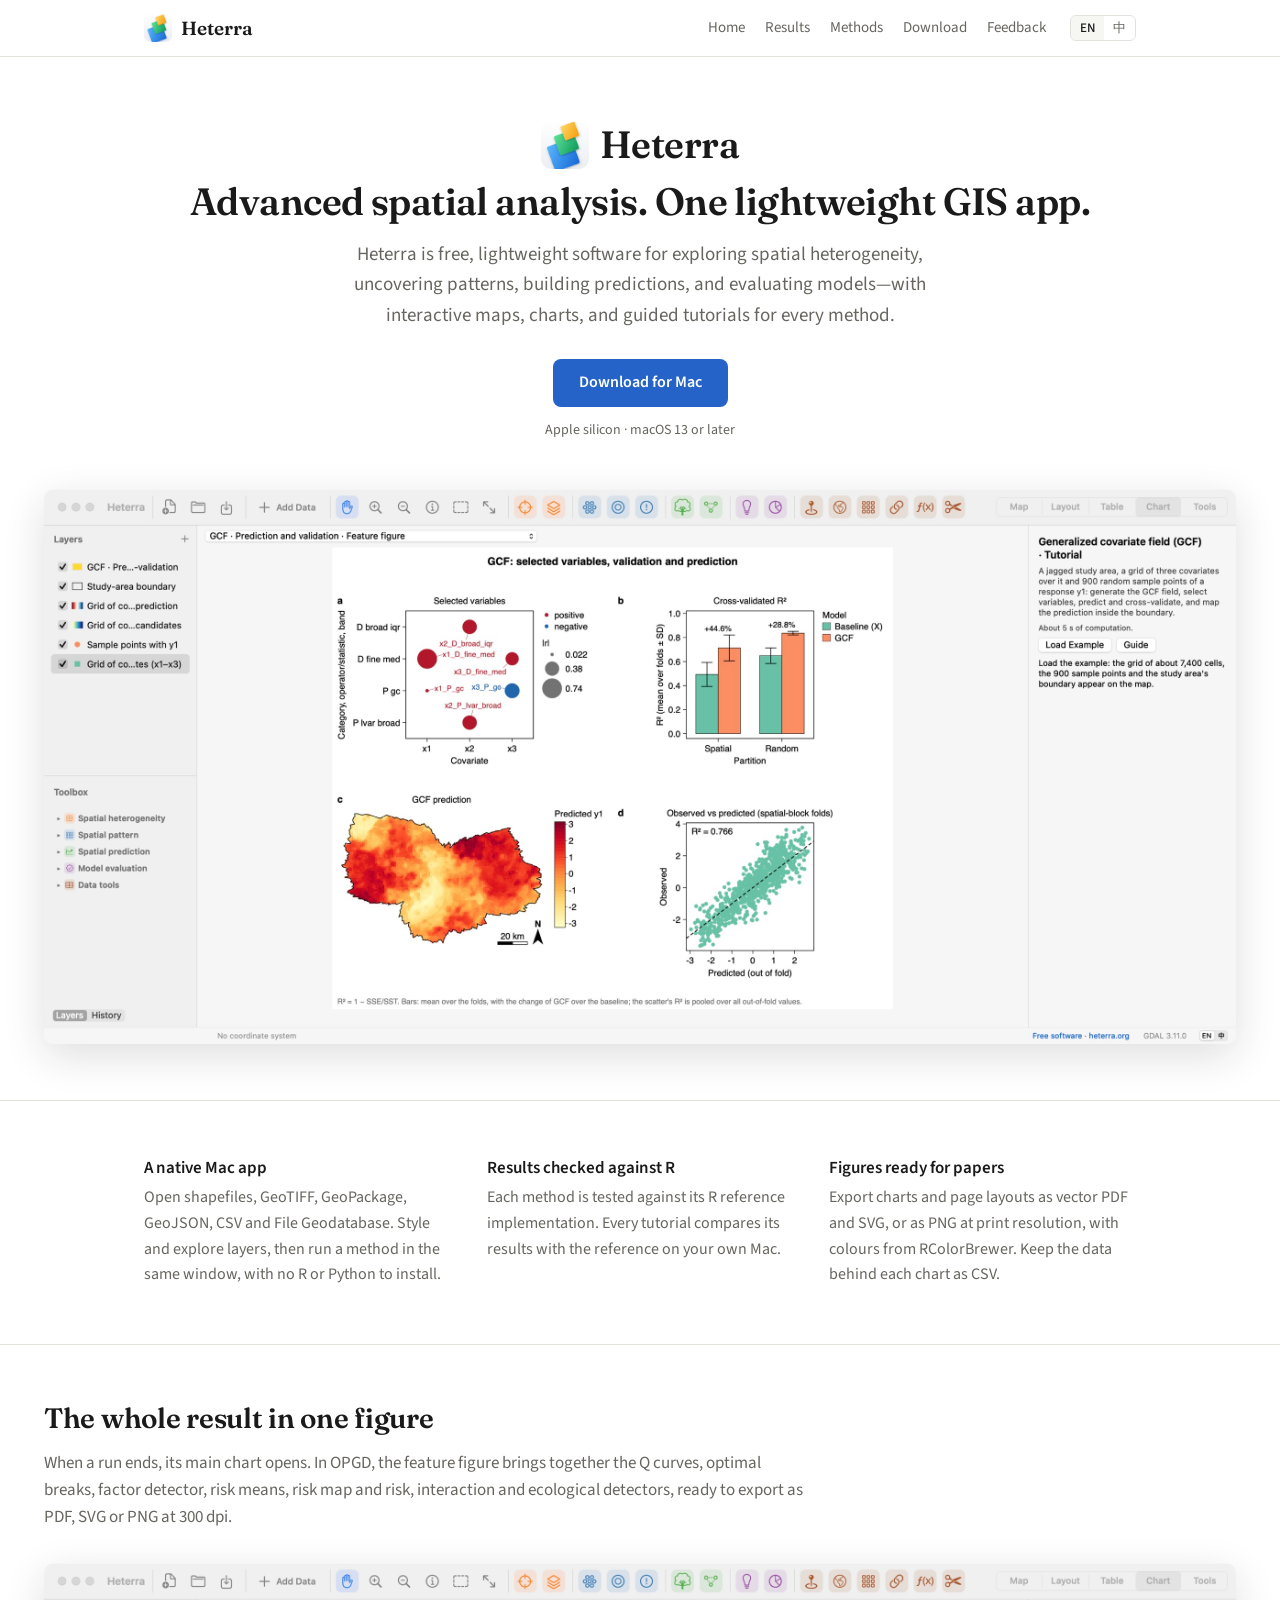
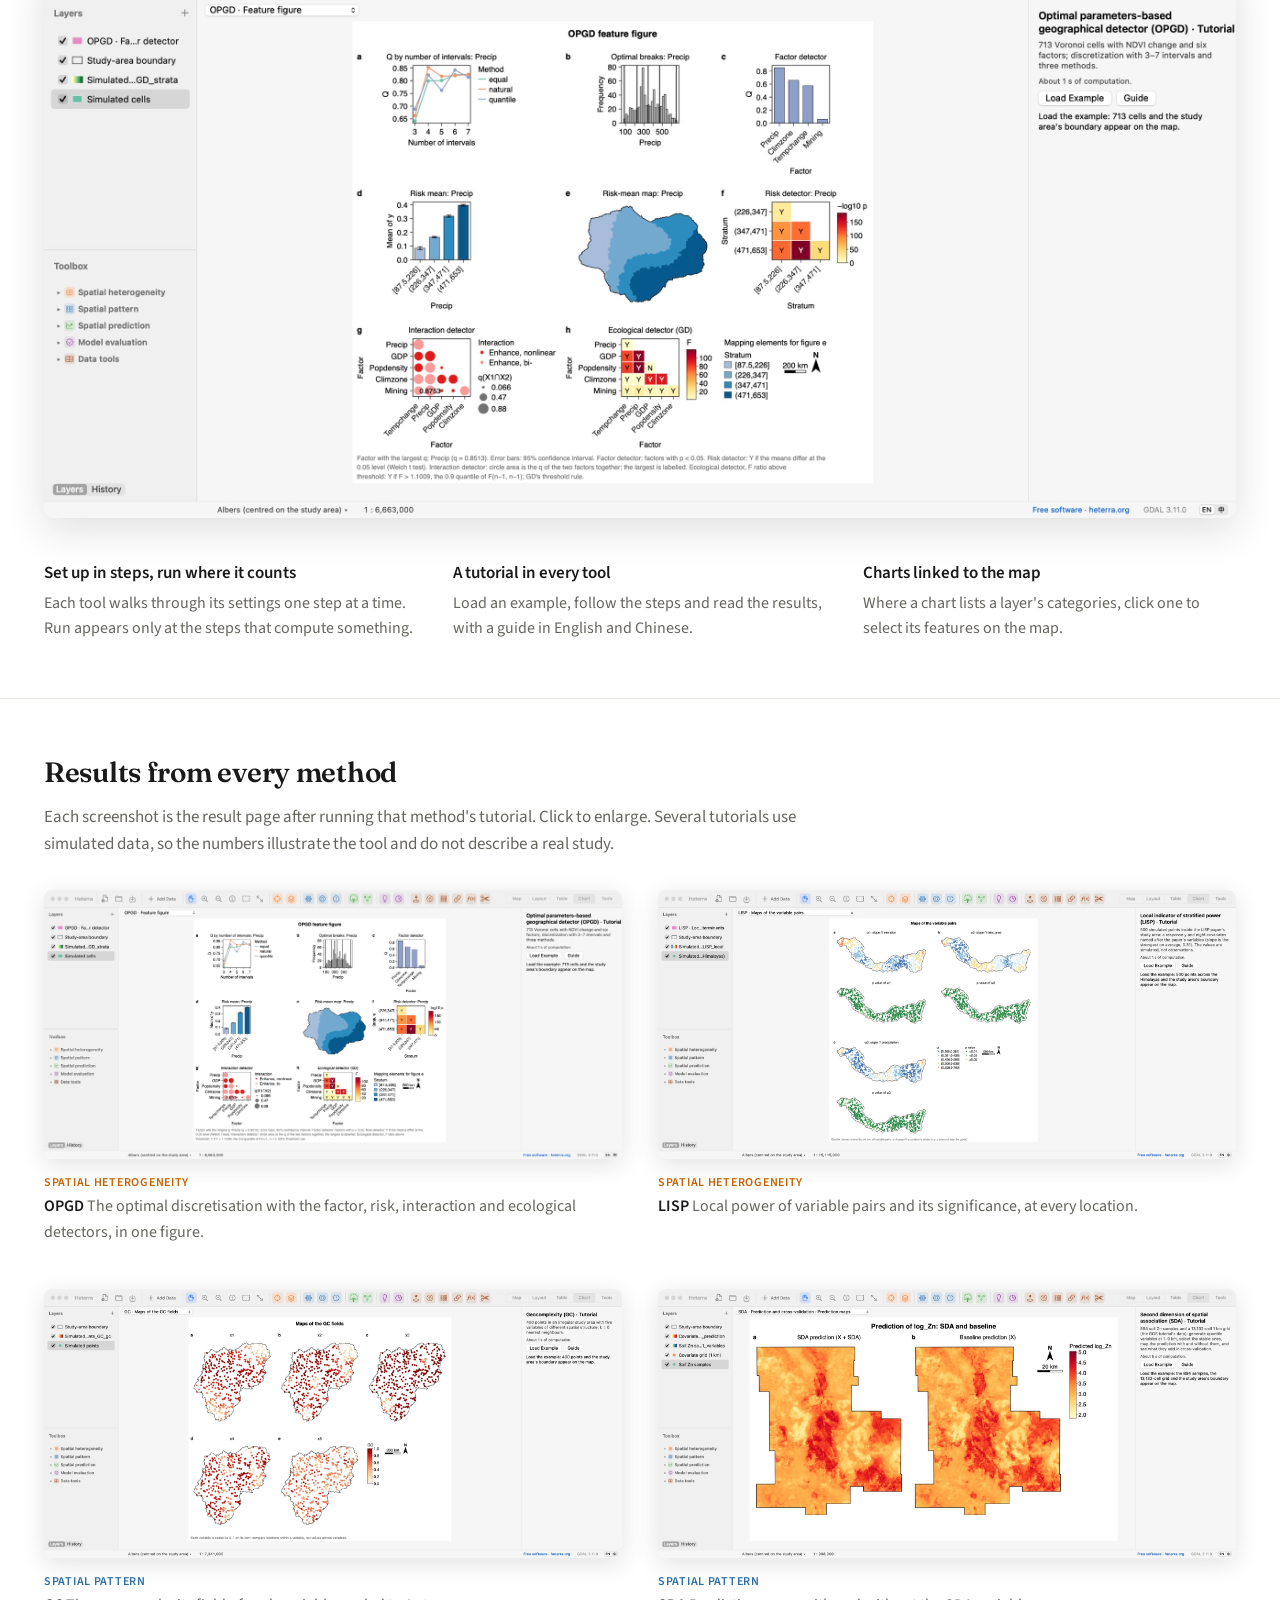
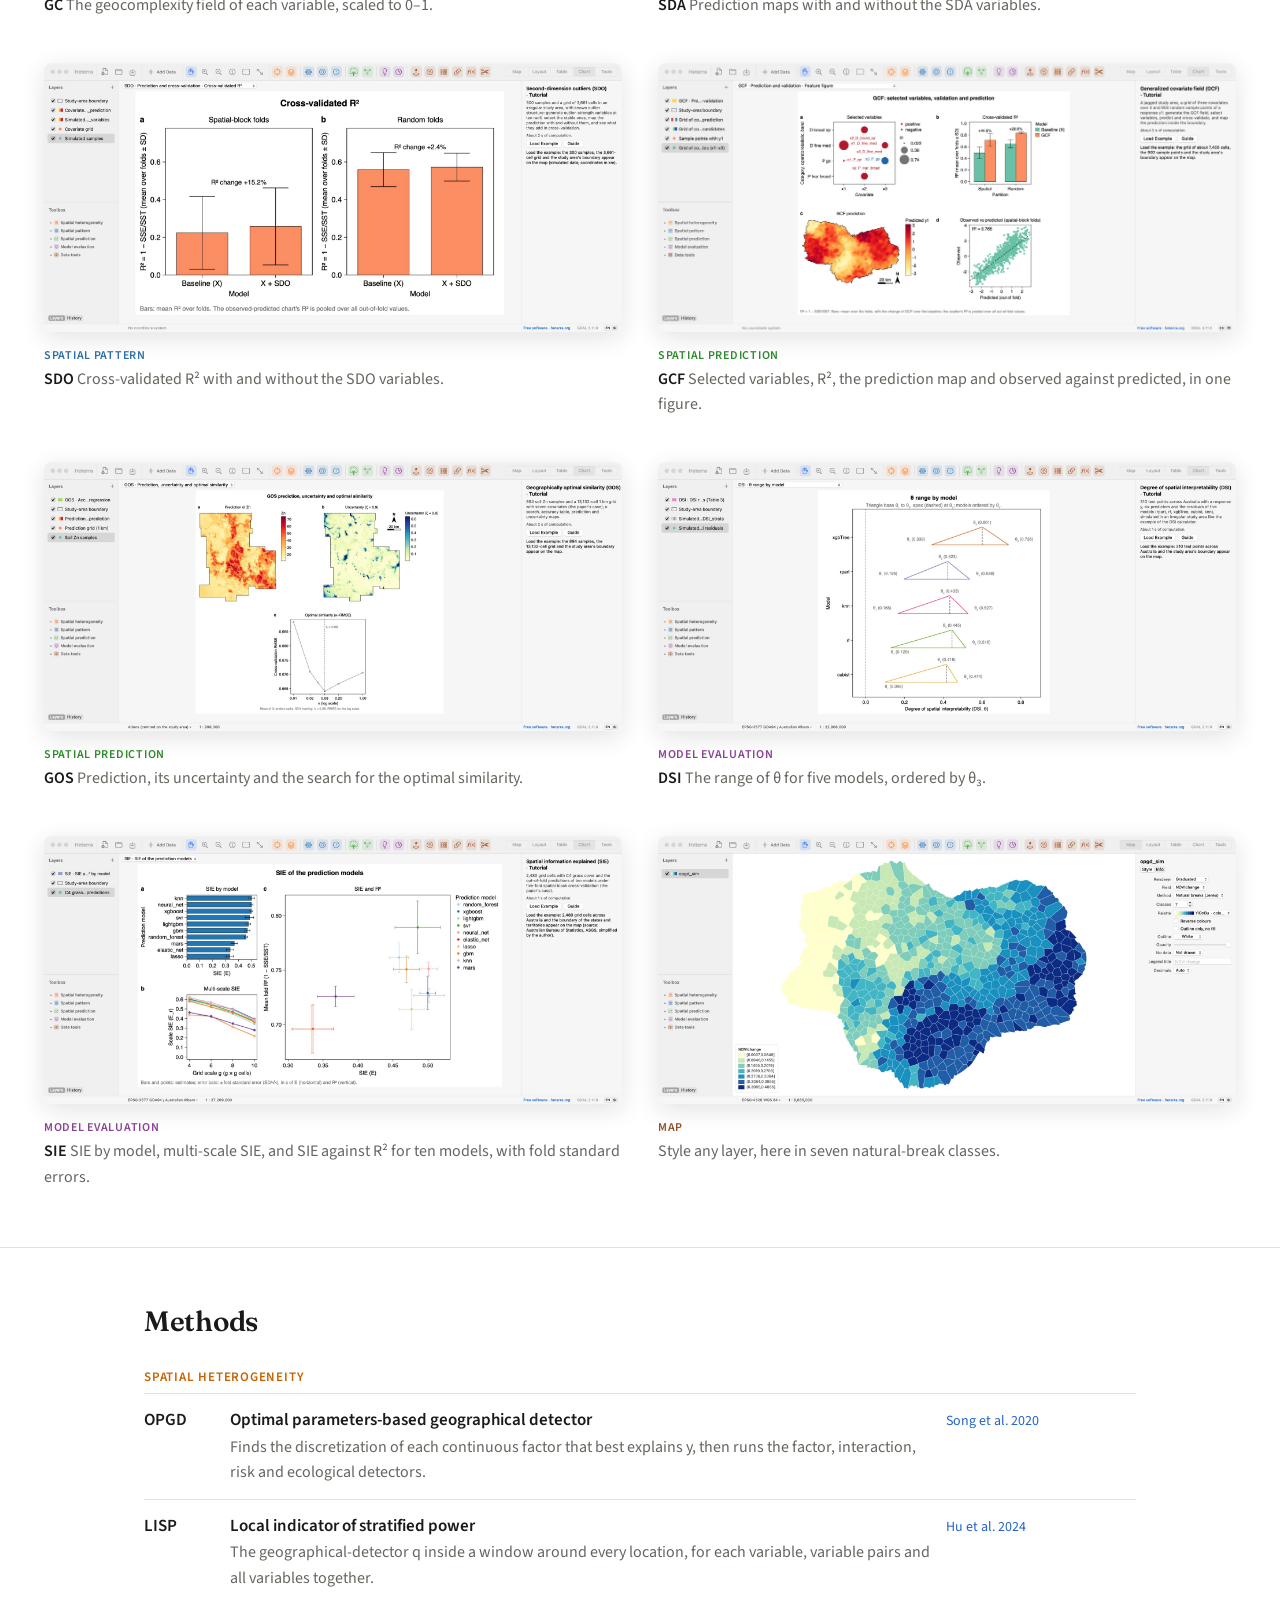
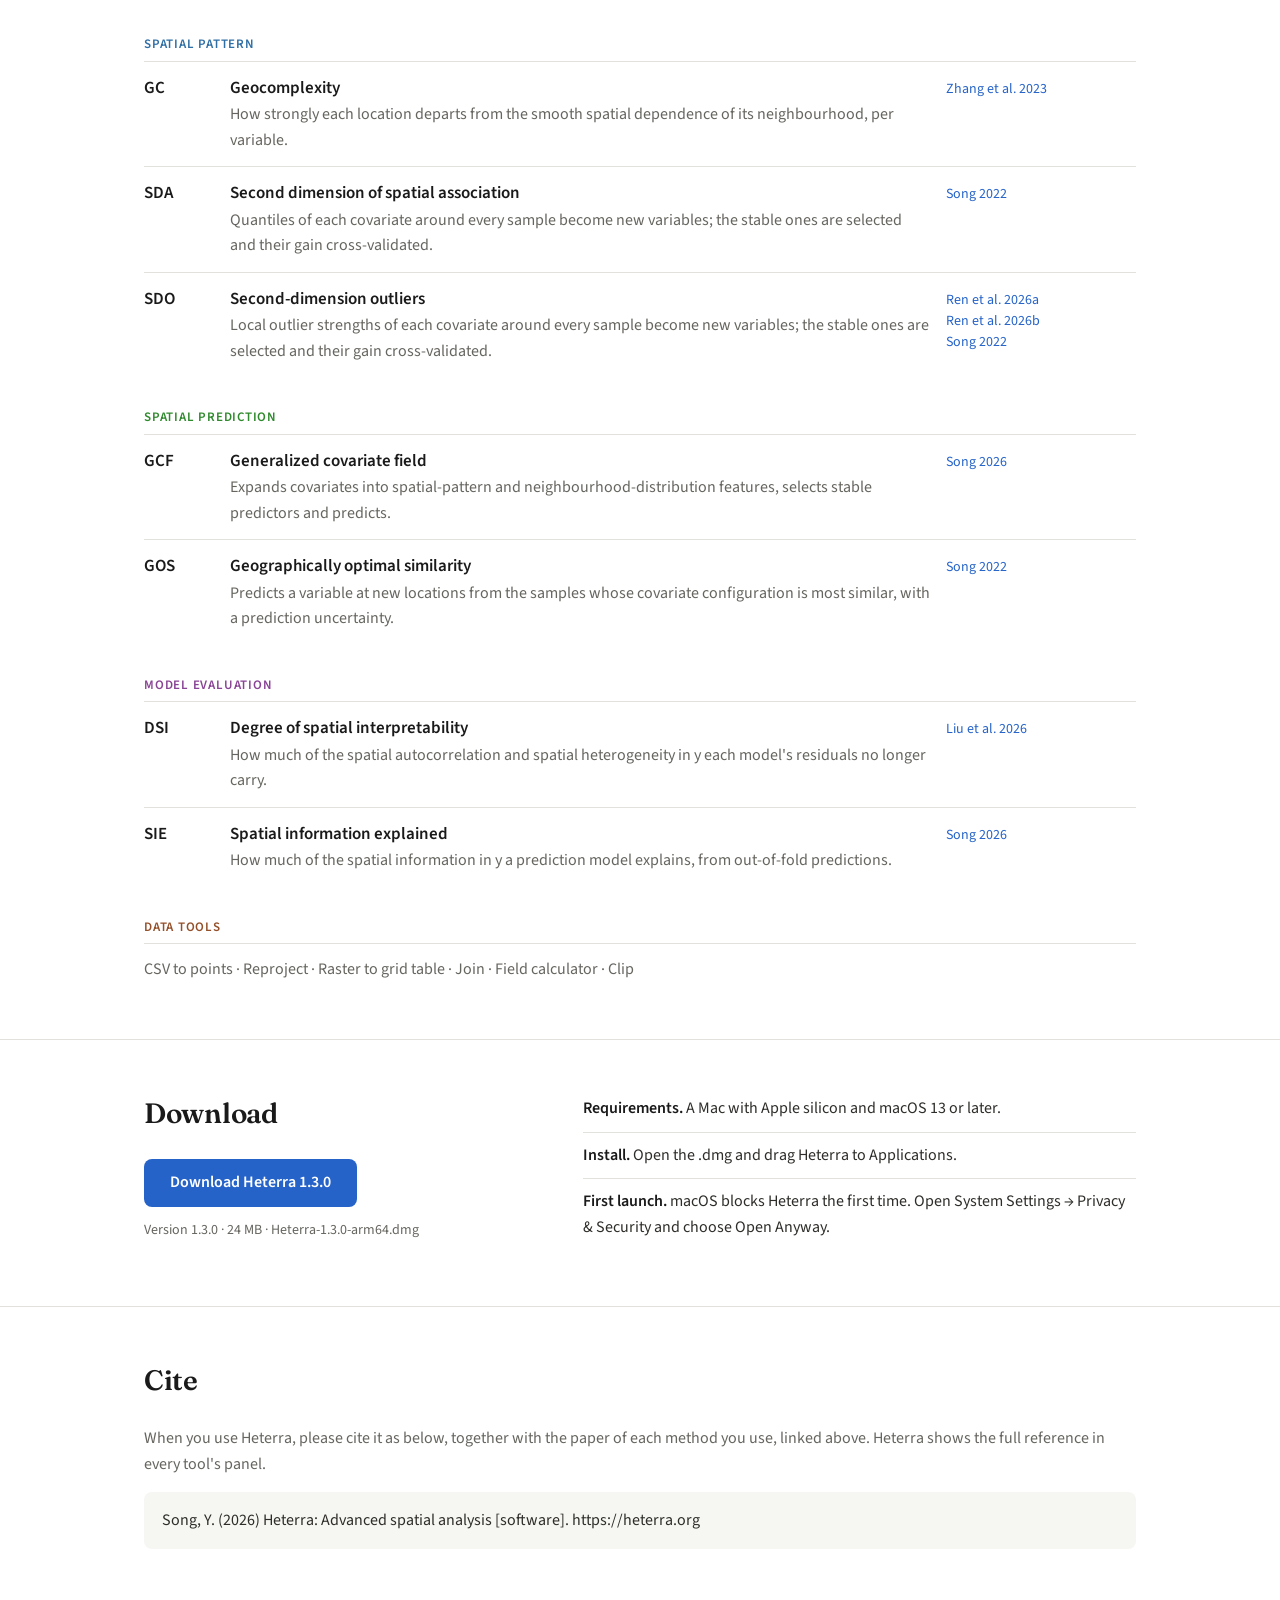
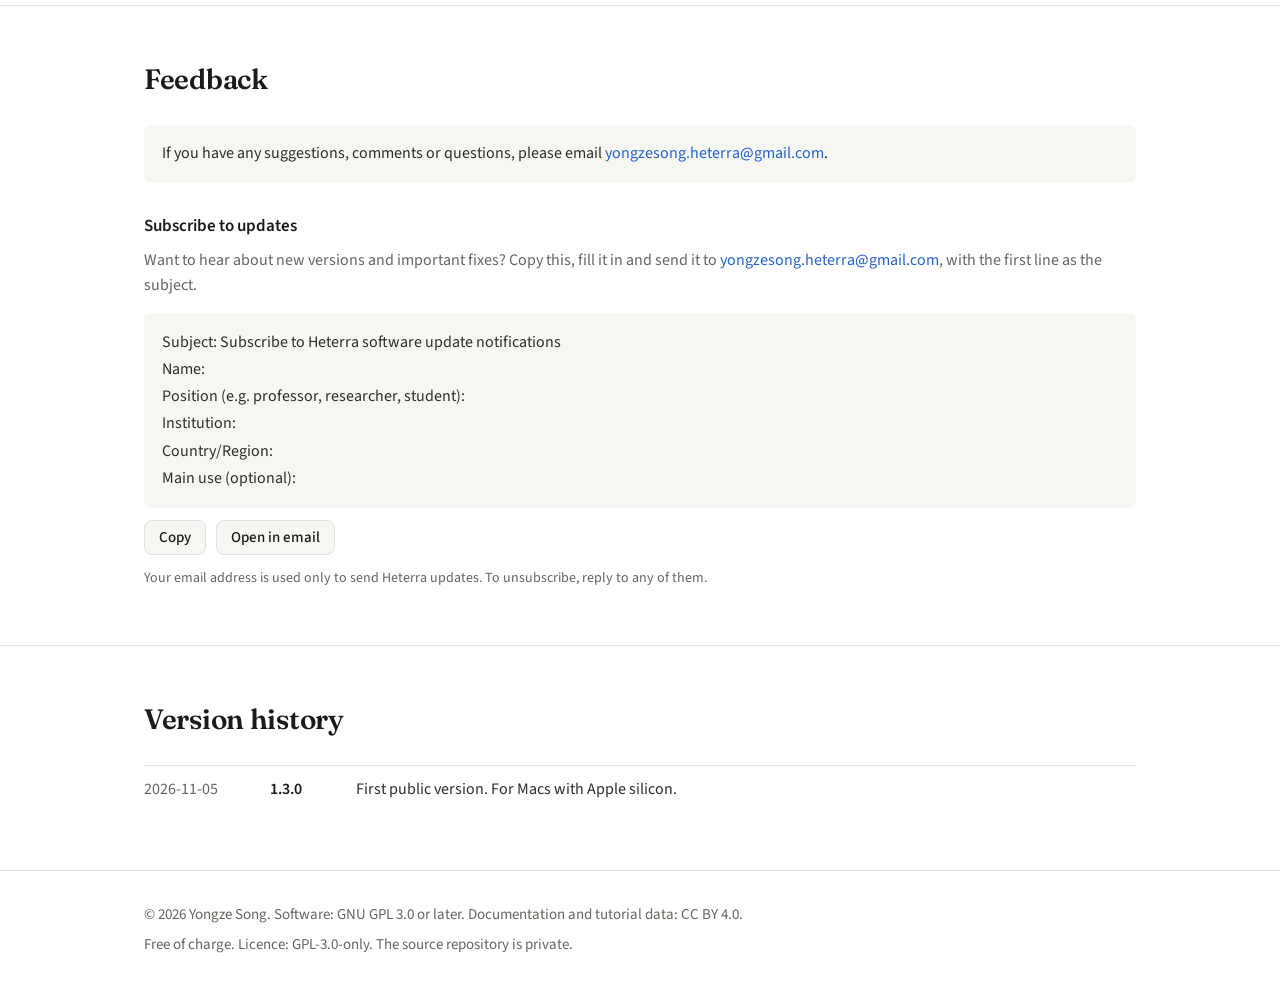
==== index.html @ a94ab544 "v1.3.0" ====
<!doctype html>
<html lang="en" data-lang="en">
<head>
<meta charset="utf-8">
<meta name="viewport" content="width=device-width, initial-scale=1">
<title>Heterra: Advanced spatial analysis. One lightweight GIS app.</title>
<meta name="description" content="Heterra is free, lightweight software for exploring spatial heterogeneity, uncovering patterns, building predictions, and evaluating models—with interactive maps, charts, and guided tutorials for every method.">
<meta property="og:title" content="Heterra: Advanced spatial analysis. One lightweight GIS app.">
<meta property="og:description" content="Nine spatial analysis methods with maps, charts and tutorials, checked against their R reference implementations.">
<meta property="og:image" content="https://heterra.org/assets/shots/en/gcf.jpg">
<link rel="icon" href="assets/favicon.png">
<link rel="preconnect" href="https://fonts.googleapis.com">
<link rel="preconnect" href="https://fonts.gstatic.com" crossorigin>
<link href="https://fonts.googleapis.com/css2?family=Fraunces:opsz,wght@9..144,600&family=Source+Sans+3:wght@400;500;600&display=swap" rel="stylesheet">
<link rel="stylesheet" href="style.css">
</head>
<body>

<header class="top">
  <div class="wrap">
    <a class="brand" href="#"><img src="assets/icon.png" alt="">Heterra</a>
    <nav>
      <a href="#"><span lang="en">Home</span><span lang="zh">首页</span></a>
      <a href="#results"><span lang="en">Results</span><span lang="zh">结果</span></a>
      <a href="#methods"><span lang="en">Methods</span><span lang="zh">方法</span></a>
      <a href="#download"><span lang="en">Download</span><span lang="zh">下载</span></a>
      <a href="#feedback"><span lang="en">Feedback</span><span lang="zh">反馈</span></a>
    </nav>
    <div class="lang" role="group" aria-label="Language">
      <button type="button" data-set="en">EN</button>
      <button type="button" data-set="zh">中</button>
    </div>
  </div>
</header>

<main>
<div class="hero">
  <div class="wrap">
    <p class="hero-name"><img src="assets/icon.png" alt="">Heterra</p>
    <h1 lang="en">Advanced spatial analysis. One lightweight GIS app.</h1>
    <h1 lang="zh">前沿空间分析方法,一款轻量级 GIS 软件</h1>
    <p class="lead" lang="en">Heterra is free, lightweight software for exploring spatial heterogeneity, uncovering patterns, building predictions, and evaluating models—with interactive maps, charts, and guided tutorials for every method.</p>
    <p class="lead" lang="zh">Heterra 是一款免费、轻量的空间分析软件,用于探索空间异质性、发现空间模式、构建预测模型并评估模型表现。每种方法均配有交互式地图、统计图和引导式教程,并可导出适用于学术论文与研究报告的高质量图件。</p>
    <a class="button" href="#download"><span lang="en">Download for Mac</span><span lang="zh">下载 Mac 版</span></a>
    <p class="small" lang="en">Apple silicon · macOS 13 or later</p>
    <p class="small" lang="zh">Apple 芯片 · macOS 13 或更高</p>
  </div>
  <div class="wrap wide">
    <a class="zoom" lang="en" href="assets/shots/en/gcf.jpg"><img class="shot" src="assets/shots/en/gcf.jpg" width="2600" height="1209" loading="lazy" alt="Heterra's Chart page with the GCF feature figure: selected variables, cross-validated R², prediction map and observed against predicted"></a>
    <a class="zoom" lang="zh" href="assets/shots/zh/gcf.jpg"><img class="shot" src="assets/shots/zh/gcf.jpg" width="2600" height="1260" loading="lazy" alt="Heterra 的图表页,显示 GCF 代表性图:选中的变量、交叉验证 R²、预测图、观测值与预测值"></a>
  </div>
</div>

<section>
  <div class="wrap three">
    <div>
      <h3 lang="en">A native Mac app</h3>
      <h3 lang="zh">原生 Mac 应用</h3>
      <p lang="en">Open shapefiles, GeoTIFF, GeoPackage, GeoJSON, CSV and File Geodatabase. Style and explore layers, then run a method in the same window, with no R or Python to install.</p>
      <p lang="zh">可打开 Shapefile、GeoTIFF、GeoPackage、GeoJSON、CSV 和 File Geodatabase。在同一个窗口里设置符号、查看图层、运行方法,不用安装 R 或 Python。</p>
    </div>
    <div>
      <h3 lang="en">Results checked against R</h3>
      <h3 lang="zh">结果与 R 核对</h3>
      <p lang="en">Each method is tested against its R reference implementation. Every tutorial compares its results with the reference on your own Mac.</p>
      <p lang="zh">每个方法都与其 R 参考实现对照测试。教程会在你自己的 Mac 上把结果与参考结果比较。</p>
    </div>
    <div>
      <h3 lang="en">Figures ready for papers</h3>
      <h3 lang="zh">可直接用于论文的图</h3>
      <p lang="en">Export charts and page layouts as vector PDF and SVG, or as PNG at print resolution, with colours from RColorBrewer. Keep the data behind each chart as CSV.</p>
      <p lang="zh">统计图和版面可导出为矢量 PDF、SVG,或印刷分辨率的 PNG,颜色来自 RColorBrewer。每张图背后的数据也可以导出为 CSV。</p>
    </div>
  </div>
</section>

<section class="feature">
  <div class="wrap wide">
    <h2><span lang="en">The whole result in one figure</span><span lang="zh">一张图看完整个结果</span></h2>
    <p class="intro" lang="en">When a run ends, its main chart opens. In OPGD, the feature figure brings together the Q curves, optimal breaks, factor detector, risk means, risk map and risk, interaction and ecological detectors, ready to export as PDF, SVG or PNG at 300 dpi.</p>
    <p class="intro" lang="zh">运行结束后,主要的统计图随即打开。OPGD 的代表性图把 Q 曲线、最优断点、因子探测、风险均值、风险地图以及风险、交互和生态探测放在同一张图里,可导出为 PDF、SVG 或 300 dpi 的 PNG。</p>
    <a class="zoom" lang="en" href="assets/shots/en/opgd.jpg"><img class="shot" src="assets/shots/en/opgd.jpg" width="2600" height="1209" loading="lazy" alt="Heterra's Chart page with the OPGD feature figure in eight panels"></a>
    <a class="zoom" lang="zh" href="assets/shots/zh/opgd.jpg"><img class="shot" src="assets/shots/zh/opgd.jpg" width="2600" height="1260" loading="lazy" alt="Heterra 的图表页,显示八个分图的 OPGD 代表性图"></a>
  </div>
  <div class="wrap wide three after-shot">
    <div>
      <h3 lang="en">Set up in steps, run where it counts</h3>
      <h3 lang="zh">分步设置,需要时才运行</h3>
      <p lang="en">Each tool walks through its settings one step at a time. Run appears only at the steps that compute something.</p>
      <p lang="zh">每个工具按步骤设置,只有需要计算的步骤才有运行按钮。</p>
    </div>
    <div>
      <h3 lang="en">A tutorial in every tool</h3>
      <h3 lang="zh">每个工具都有教程</h3>
      <p lang="en">Load an example, follow the steps and read the results, with a guide in English and Chinese.</p>
      <p lang="zh">载入案例,跟着步骤操作并解读结果,手册有中英文。</p>
    </div>
    <div>
      <h3 lang="en">Charts linked to the map</h3>
      <h3 lang="zh">统计图与地图联动</h3>
      <p lang="en">Where a chart lists a layer's categories, click one to select its features on the map.</p>
      <p lang="zh">统计图列出图层的类别时,点击一个类别就能在地图上选中对应要素。</p>
    </div>
  </div>
</section>

<section id="results">
  <div class="wrap wide">
    <h2><span lang="en">Results from every method</span><span lang="zh">每个方法的结果</span></h2>
    <p class="intro" lang="en">Each screenshot is the result page after running that method's tutorial. Click to enlarge. Several tutorials use simulated data, so the numbers illustrate the tool and do not describe a real study.</p>
    <p class="intro" lang="zh">每张截图都是运行该方法教程后的结果页面,点击可放大。部分教程使用模拟数据,图中的数字只用于演示软件,不代表真实研究结果。</p>
    <div class="gallery">
      <figure class="tile">
        <a class="zoom" lang="en" href="assets/shots/en/opgd.jpg"><img class="shot" src="assets/shots/en/opgd.jpg" width="2600" height="1209" loading="lazy" alt="Heterra's Chart page with the OPGD feature figure in eight panels"></a>
        <a class="zoom" lang="zh" href="assets/shots/zh/opgd.jpg"><img class="shot" src="assets/shots/zh/opgd.jpg" width="2600" height="1260" loading="lazy" alt="Heterra 的图表页,显示八个分图的 OPGD 代表性图"></a>
        <figcaption>
          <p class="group-name heterogeneity"><span lang="en">Spatial heterogeneity</span><span lang="zh">空间异质性</span></p>
          <p><b>OPGD</b> <span lang="en">The optimal discretisation with the factor, risk, interaction and ecological detectors, in one figure.</span><span lang="zh">最优离散化,以及因子、风险、交互和生态探测结果,都在一张图中。</span></p>
        </figcaption>
      </figure>
      <figure class="tile">
        <a class="zoom" lang="en" href="assets/shots/en/lisp.jpg"><img class="shot" src="assets/shots/en/lisp.jpg" width="2000" height="930" loading="lazy" alt="LISP maps of the variable pairs and their significance"></a>
        <a class="zoom" lang="zh" href="assets/shots/zh/lisp.jpg"><img class="shot" src="assets/shots/zh/lisp.jpg" width="2000" height="969" loading="lazy" alt="LISP 变量对地图及其显著性"></a>
        <figcaption>
          <p class="group-name heterogeneity"><span lang="en">Spatial heterogeneity</span><span lang="zh">空间异质性</span></p>
          <p><b>LISP</b> <span lang="en">Local power of variable pairs and its significance, at every location.</span><span lang="zh">每个位置上变量对的局部影响及其显著性。</span></p>
        </figcaption>
      </figure>
      <figure class="tile">
        <a class="zoom" lang="en" href="assets/shots/en/gc.jpg"><img class="shot" src="assets/shots/en/gc.jpg" width="2000" height="930" loading="lazy" alt="Maps of the GC field of five variables"></a>
        <a class="zoom" lang="zh" href="assets/shots/zh/gc.jpg"><img class="shot" src="assets/shots/zh/gc.jpg" width="2000" height="969" loading="lazy" alt="五个变量的 GC 字段地图"></a>
        <figcaption>
          <p class="group-name pattern"><span lang="en">Spatial pattern</span><span lang="zh">空间模式</span></p>
          <p><b>GC</b> <span lang="en">The geocomplexity field of each variable, scaled to 0–1.</span><span lang="zh">每个变量的地理复杂性字段,缩放到 0–1。</span></p>
        </figcaption>
      </figure>
      <figure class="tile">
        <a class="zoom" lang="en" href="assets/shots/en/sda.jpg"><img class="shot" src="assets/shots/en/sda.jpg" width="2000" height="930" loading="lazy" alt="SDA and baseline prediction maps of soil zinc"></a>
        <a class="zoom" lang="zh" href="assets/shots/zh/sda.jpg"><img class="shot" src="assets/shots/zh/sda.jpg" width="2000" height="969" loading="lazy" alt="土壤锌的 SDA 与基线预测图"></a>
        <figcaption>
          <p class="group-name pattern"><span lang="en">Spatial pattern</span><span lang="zh">空间模式</span></p>
          <p><b>SDA</b> <span lang="en">Prediction maps with and without the SDA variables.</span><span lang="zh">使用与不使用 SDA 变量的预测图。</span></p>
        </figcaption>
      </figure>
      <figure class="tile">
        <a class="zoom" lang="en" href="assets/shots/en/sdo.jpg"><img class="shot" src="assets/shots/en/sdo.jpg" width="2000" height="930" loading="lazy" alt="Bar charts of cross-validated R² with and without the SDO variables"></a>
        <a class="zoom" lang="zh" href="assets/shots/zh/sdo.jpg"><img class="shot" src="assets/shots/zh/sdo.jpg" width="2000" height="969" loading="lazy" alt="使用与不使用 SDO 变量的交叉验证 R² 柱状图"></a>
        <figcaption>
          <p class="group-name pattern"><span lang="en">Spatial pattern</span><span lang="zh">空间模式</span></p>
          <p><b>SDO</b> <span lang="en">Cross-validated R² with and without the SDO variables.</span><span lang="zh">使用与不使用 SDO 变量的交叉验证 R²。</span></p>
        </figcaption>
      </figure>
      <figure class="tile">
        <a class="zoom" lang="en" href="assets/shots/en/gcf.jpg"><img class="shot" src="assets/shots/en/gcf.jpg" width="2600" height="1209" loading="lazy" alt="Heterra's Chart page with the GCF feature figure: selected variables, cross-validated R², prediction map and observed against predicted"></a>
        <a class="zoom" lang="zh" href="assets/shots/zh/gcf.jpg"><img class="shot" src="assets/shots/zh/gcf.jpg" width="2600" height="1260" loading="lazy" alt="Heterra 的图表页,显示 GCF 代表性图:选中的变量、交叉验证 R²、预测图、观测值与预测值"></a>
        <figcaption>
          <p class="group-name prediction"><span lang="en">Spatial prediction</span><span lang="zh">空间预测</span></p>
          <p><b>GCF</b> <span lang="en">Selected variables, R², the prediction map and observed against predicted, in one figure.</span><span lang="zh">入选变量、R²、预测图,以及观测值与预测值的对比,都在一张图中。</span></p>
        </figcaption>
      </figure>
      <figure class="tile">
        <a class="zoom" lang="en" href="assets/shots/en/gos.jpg"><img class="shot" src="assets/shots/en/gos.jpg" width="2000" height="930" loading="lazy" alt="GOS prediction map, uncertainty map and κ–RMSE curve"></a>
        <a class="zoom" lang="zh" href="assets/shots/zh/gos.jpg"><img class="shot" src="assets/shots/zh/gos.jpg" width="2000" height="969" loading="lazy" alt="GOS 预测图、不确定性图和 κ–RMSE 曲线"></a>
        <figcaption>
          <p class="group-name prediction"><span lang="en">Spatial prediction</span><span lang="zh">空间预测</span></p>
          <p><b>GOS</b> <span lang="en">Prediction, its uncertainty and the search for the optimal similarity.</span><span lang="zh">预测、预测不确定性,以及最优相似度的搜索曲线。</span></p>
        </figcaption>
      </figure>
      <figure class="tile">
        <a class="zoom" lang="en" href="assets/shots/en/dsi.jpg"><img class="shot" src="assets/shots/en/dsi.jpg" width="2000" height="930" loading="lazy" alt="DSI triangles showing the θ range of five models"></a>
        <a class="zoom" lang="zh" href="assets/shots/zh/dsi.jpg"><img class="shot" src="assets/shots/zh/dsi.jpg" width="2000" height="969" loading="lazy" alt="显示五个模型 θ 范围的 DSI 三角图"></a>
        <figcaption>
          <p class="group-name evaluation"><span lang="en">Model evaluation</span><span lang="zh">模型评估</span></p>
          <p><b>DSI</b> <span lang="en">The range of θ for five models, ordered by θ₃.</span><span lang="zh">五个模型的 θ 范围,按 θ₃ 排序。</span></p>
        </figcaption>
      </figure>
      <figure class="tile">
        <a class="zoom" lang="en" href="assets/shots/en/sie.jpg"><img class="shot" src="assets/shots/en/sie.jpg" width="2000" height="930" loading="lazy" alt="SIE by model, multi-scale SIE, and SIE against R² for ten models with error bars"></a>
        <a class="zoom" lang="zh" href="assets/shots/zh/sie.jpg"><img class="shot" src="assets/shots/zh/sie.jpg" width="2000" height="969" loading="lazy" alt="十个模型的 SIE、多尺度 SIE,以及 SIE 与 R² 散点图,含误差线"></a>
        <figcaption>
          <p class="group-name evaluation"><span lang="en">Model evaluation</span><span lang="zh">模型评估</span></p>
          <p><b>SIE</b> <span lang="en">SIE by model, multi-scale SIE, and SIE against R² for ten models, with fold standard errors.</span><span lang="zh">十个模型的 SIE、多尺度 SIE,以及 SIE 与 R²,误差线为折间标准误。</span></p>
        </figcaption>
      </figure>
      <figure class="tile">
        <a class="zoom" lang="en" href="assets/shots/en/map.jpg"><img class="shot" src="assets/shots/en/map.jpg" width="2000" height="930" loading="lazy" alt="Heterra's Map page with NDVI change in seven natural-break classes"></a>
        <a class="zoom" lang="zh" href="assets/shots/zh/map.jpg"><img class="shot" src="assets/shots/zh/map.jpg" width="2000" height="969" loading="lazy" alt="Heterra 的地图页,显示按自然断点分为七级的 NDVI 变化"></a>
        <figcaption>
          <p class="group-name data"><span lang="en">Map</span><span lang="zh">地图</span></p>
          <p><span lang="en">Style any layer, here in seven natural-break classes.</span><span lang="zh">为任意图层设置符号,这里按自然断点分为七级。</span></p>
        </figcaption>
      </figure>
    </div>
  </div>
</section>

<section id="methods">
  <div class="wrap">
    <h2><span lang="en">Methods</span><span lang="zh">方法</span></h2>

    <div class="group">
      <p class="group-name heterogeneity"><span lang="en">Spatial heterogeneity</span><span lang="zh">空间异质性</span></p>
      <div class="method">
        <abbr>OPGD</abbr>
        <div><strong lang="en">Optimal parameters-based geographical detector</strong><strong lang="zh">最优参数地理探测器</strong>
          <span class="about" lang="en">Finds the discretization of each continuous factor that best explains y, then runs the factor, interaction, risk and ecological detectors.</span>
          <span class="about" lang="zh">为每个连续因子寻找最能解释 y 的离散化方案,再运行因子、交互、风险和生态探测。</span></div>
        <div class="papers"><a href="https://doi.org/10.1080/15481603.2020.1760434">Song et al. 2020</a></div>
      </div>
      <div class="method">
        <abbr>LISP</abbr>
        <div><strong lang="en">Local indicator of stratified power</strong><strong lang="zh">局部分层影响</strong>
          <span class="about" lang="en">The geographical-detector q inside a window around every location, for each variable, variable pairs and all variables together.</span>
          <span class="about" lang="zh">在每个位置周围的窗口内计算地理探测器 q,分别对单个变量、变量对和全部变量计算。</span></div>
        <div class="papers"><a href="https://doi.org/10.1080/13658816.2024.2437811">Hu et al. 2024</a></div>
      </div>
    </div>

    <div class="group">
      <p class="group-name pattern"><span lang="en">Spatial pattern</span><span lang="zh">空间模式</span></p>
      <div class="method">
        <abbr>GC</abbr>
        <div><strong lang="en">Geocomplexity</strong><strong lang="zh">地理复杂性</strong>
          <span class="about" lang="en">How strongly each location departs from the smooth spatial dependence of its neighbourhood, per variable.</span>
          <span class="about" lang="zh">逐变量衡量每个位置偏离其邻域平滑空间依赖的程度。</span></div>
        <div class="papers"><a href="https://doi.org/10.1080/13658816.2023.2203212">Zhang et al. 2023</a></div>
      </div>
      <div class="method">
        <abbr>SDA</abbr>
        <div><strong lang="en">Second dimension of spatial association</strong><strong lang="zh">第二维度空间关系</strong>
          <span class="about" lang="en">Quantiles of each covariate around every sample become new variables; the stable ones are selected and their gain cross-validated.</span>
          <span class="about" lang="zh">把每个样本周围协变量的分位数变成新变量,选出稳定的变量,并用交叉验证说明精度提高多少。</span></div>
        <div class="papers"><a href="https://doi.org/10.1016/j.jag.2022.102834">Song 2022</a></div>
      </div>
      <div class="method">
        <abbr>SDO</abbr>
        <div><strong lang="en">Second-dimension outliers</strong><strong lang="zh">第二维度异常</strong>
          <span class="about" lang="en">Local outlier strengths of each covariate around every sample become new variables; the stable ones are selected and their gain cross-validated.</span>
          <span class="about" lang="zh">把每个样本周围协变量的局部异常强度变成新变量,选出稳定的变量,并用交叉验证说明精度提高多少。</span></div>
        <div class="papers"><a href="https://doi.org/10.1080/13658816.2025.2580414">Ren et al. 2026a</a><br><a href="https://doi.org/10.1080/13658816.2026.2682957">Ren et al. 2026b</a><br><a href="https://doi.org/10.1016/j.jag.2022.102834">Song 2022</a></div>
      </div>
    </div>

    <div class="group">
      <p class="group-name prediction"><span lang="en">Spatial prediction</span><span lang="zh">空间预测</span></p>
      <div class="method">
        <abbr>GCF</abbr>
        <div><strong lang="en">Generalized covariate field</strong><strong lang="zh">广义协变量场</strong>
          <span class="about" lang="en">Expands covariates into spatial-pattern and neighbourhood-distribution features, selects stable predictors and predicts.</span>
          <span class="about" lang="zh">把协变量扩展为空间模式与邻域分布特征,选出稳定的预测变量并预测。</span></div>
        <div class="papers"><a href="https://doi.org/10.1080/13658816.2026.2729719">Song 2026</a></div>
      </div>
      <div class="method">
        <abbr>GOS</abbr>
        <div><strong lang="en">Geographically optimal similarity</strong><strong lang="zh">地理最优相似度</strong>
          <span class="about" lang="en">Predicts a variable at new locations from the samples whose covariate configuration is most similar, with a prediction uncertainty.</span>
          <span class="about" lang="zh">用协变量配置最相似的样本预测新位置上的变量,并给出预测不确定性。</span></div>
        <div class="papers"><a href="https://doi.org/10.1007/s11004-022-10036-8">Song 2022</a></div>
      </div>
    </div>

    <div class="group">
      <p class="group-name evaluation"><span lang="en">Model evaluation</span><span lang="zh">模型评估</span></p>
      <div class="method">
        <abbr>DSI</abbr>
        <div><strong lang="en">Degree of spatial interpretability</strong><strong lang="zh">空间解释度</strong>
          <span class="about" lang="en">How much of the spatial autocorrelation and spatial heterogeneity in y each model's residuals no longer carry.</span>
          <span class="about" lang="zh">衡量每个模型的残差中不再含有 y 的多少空间自相关与空间异质性。</span></div>
        <div class="papers"><a href="https://doi.org/10.1080/13658816.2026.2614335">Liu et al. 2026</a></div>
      </div>
      <div class="method">
        <abbr>SIE</abbr>
        <div><strong lang="en">Spatial information explained</strong><strong lang="zh">空间信息解释率</strong>
          <span class="about" lang="en">How much of the spatial information in y a prediction model explains, from out-of-fold predictions.</span>
          <span class="about" lang="zh">根据交叉验证的样本外预测,衡量模型解释了 y 中多少空间信息。</span></div>
        <div class="papers"><a href="https://doi.org/10.1016/j.isprsjprs.2026.09.034">Song 2026</a></div>
      </div>
    </div>

    <div class="group">
      <p class="group-name data"><span lang="en">Data tools</span><span lang="zh">数据工具</span></p>
      <p class="tools" lang="en">CSV to points · Reproject · Raster to grid table · Join · Field calculator · Clip</p>
      <p class="tools" lang="zh">CSV 转点 · 重投影 · 栅格转格网表 · 连接 · 字段计算 · 裁剪</p>
    </div>
  </div>
</section>

<section id="download">
  <div class="wrap download">
    <div>
      <h2><span lang="en">Download</span><span lang="zh">下载</span></h2>
      <!-- At a release, put the dmg in downloads/ and change the link, its data-download and the version below.
           A click on data-download is counted when gaId is set. -->
      <a class="button" href="downloads/Heterra-1.3.0-arm64.dmg" download data-download="1.3.0"><span lang="en">Download Heterra 1.3.0</span><span lang="zh">下载 Heterra 1.3.0</span></a>
      <p class="small" lang="en">Version 1.3.0 · 24 MB · Heterra-1.3.0-arm64.dmg</p>
      <p class="small" lang="zh">版本 1.3.0 · 24 MB · Heterra-1.3.0-arm64.dmg</p>
    </div>
    <ul class="notes">
      <li lang="en"><b>Requirements.</b> A Mac with Apple silicon and macOS 13 or later.</li>
      <li lang="zh"><b>系统要求。</b>Apple 芯片的 Mac,macOS 13 或更高。</li>
      <li lang="en"><b>Install.</b> Open the .dmg and drag Heterra to Applications.</li>
      <li lang="zh"><b>安装。</b>打开 .dmg,把 Heterra 拖到"应用程序"。</li>
      <li lang="en"><b>First launch.</b> macOS blocks Heterra the first time. Open System Settings → Privacy &amp; Security and choose Open Anyway.</li>
      <li lang="zh"><b>第一次打开。</b>macOS 第一次会拦截 Heterra。请打开"系统设置 → 隐私与安全性",选择"仍要打开"。</li>
    </ul>
    <div class="support" lang="zh">
      <p>软件免费使用,无需注册。若它对你的工作有帮助,欢迎自愿支持后续维护与更新:</p>
      <div class="support-options">
        <button type="button" class="support-option" data-qr="qr-basic"><b>基础支持</b><span>你的赞助将用于项目的日常维护和持续更新。</span></button>
        <button type="button" class="support-option" data-qr="qr-long"><b>长期支持</b><span>你的赞助将用于支持项目的长期维护与发展。</span></button>
      </div>
    </div>
    <!-- When the sponsors page exists, add its link above, and an English line:
         Heterra is free. If it helps your work, you are welcome to support its maintenance and updates: (link) -->
  </div>
</section>

<section id="cite">
  <div class="wrap">
    <h2><span lang="en">Cite</span><span lang="zh">引用</span></h2>
    <p class="before-cite" lang="en">When you use Heterra, please cite it as below, together with the paper of each method you use, linked above. Heterra shows the full reference in every tool's panel.</p>
    <p class="before-cite" lang="zh">使用 Heterra 时,请按下面的格式引用软件,并引用你所用方法的论文(链接见上)。每个工具的面板里都有完整的文献信息。</p>
    <p class="cite">Song, Y. (2026) Heterra: Advanced spatial analysis [software]. https://heterra.org</p>
  </div>
</section>

<section id="feedback">
  <div class="wrap">
    <h2><span lang="en">Feedback</span><span lang="zh">反馈</span></h2>
    <p class="cite" lang="en">If you have any suggestions, comments or questions, please email <a href="mailto:yongzesong.heterra@gmail.com">yongzesong.heterra@gmail.com</a>.</p>
    <p class="cite" lang="zh">如有任何建议、意见或问题,请发邮件到 <a href="mailto:yongzesong.heterra@gmail.com">yongzesong.heterra@gmail.com</a>。</p>
    <div class="subscribe" lang="en">
      <h3>Subscribe to updates</h3>
      <p class="before-cite">Want to hear about new versions and important fixes? Copy this, fill it in and send it to <a href="mailto:yongzesong.heterra@gmail.com">yongzesong.heterra@gmail.com</a>, with the first line as the subject.</p>
      <pre class="template">Subject: Subscribe to Heterra software update notifications
Name:
Position (e.g. professor, researcher, student):
Institution:
Country/Region:
Main use (optional):</pre>
      <div class="template-actions">
        <button type="button" class="small-button copy" data-done="Copied">Copy</button>
        <a class="small-button" href="mailto:yongzesong.heterra@gmail.com?subject=Subscribe%20to%20Heterra%20software%20update%20notifications&amp;body=Name%3A%0D%0APosition%20%28e.g.%20professor%2C%20researcher%2C%20student%29%3A%0D%0AInstitution%3A%0D%0ACountry/Region%3A%0D%0AMain%20use%20%28optional%29%3A%0D%0A">Open in email</a>
      </div>
      <p class="small">Your email address is used only to send Heterra updates. To unsubscribe, reply to any of them.</p>
    </div>
    <div class="subscribe" lang="zh">
      <h3>订阅更新</h3>
      <p class="before-cite">想收到新版本和重要修复的通知?复制下面的内容,填好后发到 <a href="mailto:yongzesong.heterra@gmail.com">yongzesong.heterra@gmail.com</a>,第一行作为邮件主题。</p>
      <pre class="template">主题:订阅 Heterra 软件更新通知
姓名:
职位(如教授、研究人员、学生):
单位:
国家/地区:
主要用途(可选):</pre>
      <div class="template-actions">
        <button type="button" class="small-button copy" data-done="已复制">复制</button>
        <a class="small-button" href="mailto:yongzesong.heterra@gmail.com?subject=%E8%AE%A2%E9%98%85%20Heterra%20%E8%BD%AF%E4%BB%B6%E6%9B%B4%E6%96%B0%E9%80%9A%E7%9F%A5&amp;body=%E5%A7%93%E5%90%8D%3A%0D%0A%E8%81%8C%E4%BD%8D%28%E5%A6%82%E6%95%99%E6%8E%88%E3%80%81%E7%A0%94%E7%A9%B6%E4%BA%BA%E5%91%98%E3%80%81%E5%AD%A6%E7%94%9F%29%3A%0D%0A%E5%8D%95%E4%BD%8D%3A%0D%0A%E5%9B%BD%E5%AE%B6/%E5%9C%B0%E5%8C%BA%3A%0D%0A%E4%B8%BB%E8%A6%81%E7%94%A8%E9%80%94%28%E5%8F%AF%E9%80%89%29%3A%0D%0A">打开邮件</a>
      </div>
      <p class="small">邮箱只用于发送 Heterra 的更新通知。想退订,回复任意一封通知即可。</p>
    </div>
  </div>
</section>

<section id="history">
  <div class="wrap">
    <h2><span lang="en">Version history</span><span lang="zh">版本历史</span></h2>
    <!-- Newest first. Add one <li> for each release. -->
    <ul class="releases">
      <li>
        <span class="date"><time datetime="2026-11-05">2026-11-05</time></span>
        <b>1.3.0</b>
        <span lang="en">First public version. For Macs with Apple silicon.</span>
        <span lang="zh">第一个公开版本。适用于 Apple 芯片的 Mac。</span>
      </li>
    </ul>
  </div>
</section>
</main>

<footer>
  <div class="wrap">
    <p lang="en">© 2026 Yongze Song. Software: GNU GPL 3.0 or later. Documentation and tutorial data: CC BY 4.0.</p>
    <p lang="zh">© 2026 Yongze Song。软件:GNU GPL 第 3 版或更高。文档和教程数据:CC BY 4.0。</p>
    <p lang="en">Free of charge. Licence: GPL-3.0-only. The source repository is private.</p>
    <p lang="zh">免费软件。许可证:GPL-3.0-only。源代码仓库不公开。</p>
    <p class="privacy" lang="en" hidden>This site uses Google Analytics, with cookies, to count visits and download clicks and to estimate visitors' countries.</p>
    <p class="privacy" lang="zh" hidden>本网站使用 Google Analytics(含 Cookie)统计访问量和下载点击次数,并估算访问者所在的国家或地区。</p>
  </div>
</footer>

<dialog class="viewer" aria-label="Screenshot"><img src="" alt=""></dialog>
<dialog class="qr" id="qr-basic" aria-label="基础支持" lang="zh"><p>基础支持</p><img src="assets/shots/zh/sponsor-1.jpg" alt="基础支持二维码" width="403" height="409"></dialog>
<dialog class="qr" id="qr-long" aria-label="长期支持" lang="zh"><p>长期支持</p><img src="assets/shots/zh/sponsor-2.jpg" alt="长期支持二维码" width="392" height="392"></dialog>

<script>
(function () {
  var titles = { en: "Heterra: Advanced spatial analysis. One lightweight GIS app.", zh: "Heterra:前沿空间分析方法,一款轻量级 GIS 软件" };
  function set(code) {
    var root = document.documentElement;
    root.setAttribute("data-lang", code);
    root.lang = code === "zh" ? "zh-CN" : "en";
    document.title = titles[code];
  }
  var saved = null;
  try { saved = localStorage.getItem("lang"); } catch (e) {}
  var asked = new URLSearchParams(location.search).get("lang");
  var browser = (navigator.language || "").toLowerCase().indexOf("zh") === 0 ? "zh" : "en";
  set(asked === "zh" || asked === "en" ? asked : saved || browser);
  document.querySelectorAll(".lang button").forEach(function (b) {
    b.addEventListener("click", function () {
      var code = b.getAttribute("data-set");
      set(code);
      try { localStorage.setItem("lang", code); } catch (e) {}
    });
  });
  // a click on a screenshot shows it at full size; without scripts the link opens the image
  var viewer = document.querySelector(".viewer");
  var large = viewer.querySelector("img");
  document.querySelectorAll("a.zoom").forEach(function (a) {
    a.addEventListener("click", function (e) {
      e.preventDefault();
      large.src = a.getAttribute("href");
      large.alt = a.querySelector("img").alt;
      viewer.showModal();
    });
  });
  viewer.addEventListener("click", function () { viewer.close(); });
  document.querySelectorAll(".support-option").forEach(function (b) {
    b.addEventListener("click", function () { document.getElementById(b.getAttribute("data-qr")).showModal(); });
  });
  document.querySelectorAll(".qr").forEach(function (qr) {
    qr.addEventListener("click", function () { qr.close(); });
  });
  // a copy that cannot reach the clipboard selects the text, for copying by hand
  document.querySelectorAll(".copy").forEach(function (b) {
    var label = b.textContent;
    b.addEventListener("click", function () {
      var text = b.parentNode.previousElementSibling;
      function select() { getSelection().selectAllChildren(text); }
      if (!navigator.clipboard) { select(); return; }
      navigator.clipboard.writeText(text.textContent).then(function () {
        b.textContent = b.getAttribute("data-done");
        setTimeout(function () { b.textContent = label; }, 1500);
      }, select);
    });
  });
  // Google Analytics: the Measurement ID (G-…). Only the published site counts, not a local preview.
  var gaId = "G-LWFK7PEZYQ";
  if (location.hostname === "heterra.org") {
    window.dataLayer = window.dataLayer || [];
    window.gtag = function () { dataLayer.push(arguments); };
    gtag("js", new Date());
    gtag("config", gaId);
    var tag = document.createElement("script");
    tag.async = true;
    tag.src = "https://www.googletagmanager.com/gtag/js?id=" + gaId;
    document.head.appendChild(tag);
    document.querySelectorAll(".privacy").forEach(function (p) { p.hidden = false; });
    document.addEventListener("click", function (e) {
      var a = e.target.closest("a[data-download]");
      if (a) gtag("event", "HeterraDownload", {
        version: a.getAttribute("data-download"),
        page_language: document.documentElement.getAttribute("data-lang")
      });
    });
  }
})();
</script>
</body>
</html>
---- style.css ----
/* Heterra site. Colours are tokens; dark mode redefines them. */
:root {
  --bg: #ffffff;
  --bg-soft: #f6f6f3;
  --text: #2e2d29;
  --heading: #1a1a1a;
  --muted: #66655f;
  --line: #e2e1dc;
  --accent: #2563c9;
  --accent-text: #ffffff;
  --shadow: 0 12px 40px rgba(26, 26, 26, 0.14);
  --heterogeneity: #c96200;
  --pattern: #2f6fa6;
  --prediction: #2f8a2d;
  --evaluation: #8a4495;
  --data: #94502a;
  --serif: "Fraunces", Georgia, "Times New Roman", "Songti SC", serif;
  --sans: "Source Sans 3", -apple-system, BlinkMacSystemFont, "PingFang SC", "Helvetica Neue", Arial, sans-serif;
}
@media (prefers-color-scheme: dark) {
  :root:not([data-theme="light"]) {
    --bg: #17181a;
    --bg-soft: #202124;
    --text: #dcdcd7;
    --heading: #f4f4f0;
    --muted: #a3a29c;
    --line: #35363a;
    --accent: #6ea1f2;
    --accent-text: #10141c;
    --shadow: 0 12px 40px rgba(0, 0, 0, 0.5);
    --heterogeneity: #f09a45;
    --pattern: #74aede;
    --prediction: #72c56f;
    --evaluation: #c58cd0;
    --data: #cf9169;
  }
}
:root[data-theme="dark"] {
  --bg: #17181a;
  --bg-soft: #202124;
  --text: #dcdcd7;
  --heading: #f4f4f0;
  --muted: #a3a29c;
  --line: #35363a;
  --accent: #6ea1f2;
  --accent-text: #10141c;
  --shadow: 0 12px 40px rgba(0, 0, 0, 0.5);
  --heterogeneity: #f09a45;
  --pattern: #74aede;
  --prediction: #72c56f;
  --evaluation: #c58cd0;
  --data: #cf9169;
}

* { box-sizing: border-box; }
html { scroll-behavior: smooth; scroll-padding-top: 72px; }
body {
  margin: 0;
  background: var(--bg);
  color: var(--text);
  font: 400 17px/1.6 var(--sans);
  -webkit-font-smoothing: antialiased;
}
img { display: block; max-width: 100%; height: auto; }
a { color: var(--accent); text-decoration: none; }
a:hover { text-decoration: underline; }
:focus-visible { outline: 2px solid var(--accent); outline-offset: 2px; }

/* one language at a time; without scripts English shows */
html[data-lang="en"] [lang="zh"], html[data-lang="zh"] [lang="en"] { display: none !important; }

.wrap { max-width: 1040px; margin: 0 auto; padding: 0 24px; }

/* header */
.top {
  position: sticky; top: 0; z-index: 2;
  background: var(--bg);
  border-bottom: 1px solid var(--line);
}
.top .wrap { display: flex; align-items: center; gap: 24px; height: 56px; }
.brand { display: flex; align-items: center; gap: 9px; color: var(--heading); font: 600 19px var(--serif); }
.brand:hover { text-decoration: none; }
.brand img { width: 28px; height: 28px; }
.top nav { display: flex; gap: 20px; margin-left: auto; font-size: 15px; }
.top nav a { color: var(--muted); }
.top nav a:hover { color: var(--heading); text-decoration: none; }
.lang { display: flex; border: 1px solid var(--line); border-radius: 6px; overflow: hidden; }
.lang button {
  border: 0; background: none; color: var(--muted);
  font: 500 13px var(--sans); padding: 3px 9px; cursor: pointer;
}
html[data-lang="en"] .lang button[data-set="en"],
html[data-lang="zh"] .lang button[data-set="zh"] { background: var(--bg-soft); color: var(--heading); }

/* first screen */
.hero { padding: 64px 0 56px; text-align: center; }
/* the name and the title share one size; the title fits one line on a wide screen */
.hero-name, h1 {
  color: var(--heading);
  font: 600 clamp(26px, 3.7vw, 38px)/1.2 var(--serif);
  letter-spacing: -0.015em;
}
.hero-name { display: flex; justify-content: center; align-items: center; gap: 0.3em; margin: 0 0 10px; }
.hero-name img { width: 1.25em; height: 1.25em; }
h1 { margin: 0 auto 16px; white-space: nowrap; }
.lead { margin: 0 auto 28px; max-width: 640px; font-size: 19px; color: var(--muted); }
.button {
  display: inline-block; padding: 11px 26px; border-radius: 8px;
  background: var(--accent); color: var(--accent-text);
  font-weight: 600; font-size: 16px;
}
.button:hover { text-decoration: none; filter: brightness(1.08); }
.button.off { background: var(--bg-soft); color: var(--muted); border: 1px solid var(--line); cursor: default; }
.button.off:hover { filter: none; }
.small { margin: 12px 0 0; font-size: 14px; color: var(--muted); }
.shot { border-radius: 10px; box-shadow: var(--shadow); }
.wrap.wide { max-width: 1240px; }
.hero .wrap.wide { margin-top: 48px; }
a.zoom { display: block; cursor: zoom-in; }
a.zoom img { width: 100%; }

/* sections */
section { padding: 56px 0; border-top: 1px solid var(--line); }
h2 { margin: 0 0 28px; color: var(--heading); font: 600 28px/1.25 var(--serif); letter-spacing: -0.01em; }
h3 { margin: 0 0 6px; color: var(--heading); font: 600 17px/1.35 var(--sans); }
p { margin: 0; }

.three { display: grid; grid-template-columns: repeat(3, 1fr); gap: 36px; }
.three p { color: var(--muted); font-size: 16px; }

.intro { margin: -14px 0 32px; max-width: 760px; color: var(--muted); }
.after-shot { margin-top: 44px; }

/* results: two columns of equal windows, so the rows line up */
.gallery { display: grid; grid-template-columns: repeat(2, 1fr); gap: 44px 36px; }
.tile { margin: 0; }
.tile .shot { box-shadow: 0 6px 24px rgba(26, 26, 26, 0.12); border-radius: 8px; }
.tile figcaption { margin-top: 14px; font-size: 16px; color: var(--muted); }
.tile figcaption b { color: var(--heading); font-weight: 600; }
.tile .group-name { margin-bottom: 2px; font-size: 12px; }

/* the full-size view */
.viewer { padding: 0; border: 0; background: none; max-width: 96vw; max-height: 96vh; cursor: zoom-out; }
.viewer::backdrop { background: rgba(0, 0, 0, 0.78); }
.viewer img { max-width: 96vw; max-height: 96vh; width: auto; height: auto; border-radius: 8px; }

/* methods */
.group { margin-bottom: 30px; }
.group:last-child { margin-bottom: 0; }
.group-name { margin: 0 0 6px; font-size: 13px; font-weight: 600; letter-spacing: 0.06em; text-transform: uppercase; }
.heterogeneity { color: var(--heterogeneity); }
.pattern { color: var(--pattern); }
.prediction { color: var(--prediction); }
.evaluation { color: var(--evaluation); }
.data { color: var(--data); }
.method {
  display: grid; grid-template-columns: 70px 1fr 190px; gap: 16px;
  padding: 13px 0; border-top: 1px solid var(--line);
  align-items: baseline;
}
.method abbr { color: var(--heading); font-weight: 600; text-decoration: none; }
.method strong { display: block; color: var(--heading); font-weight: 600; }
.method span.about { display: block; color: var(--muted); font-size: 16px; }
.method .papers { font-size: 14px; line-height: 1.5; }
.tools { padding-top: 13px; border-top: 1px solid var(--line); color: var(--muted); font-size: 16px; }

/* download */
.download { display: grid; grid-template-columns: 5fr 7fr; gap: 44px; }
.notes { margin: 0; padding: 0; list-style: none; }
.notes li { padding: 10px 0; border-top: 1px solid var(--line); font-size: 16px; }
.notes li:first-child { padding-top: 0; border-top: 0; }
.notes b { color: var(--heading); font-weight: 600; }
.support { grid-column: 1 / -1; padding-top: 16px; border-top: 1px solid var(--line); font-size: 14px; color: var(--muted); }
.support-options { display: grid; grid-template-columns: repeat(2, 1fr); gap: 12px; margin-top: 12px; }
.support-option {
  padding: 12px 16px; border: 1px solid var(--line); border-radius: 8px;
  background: none; color: var(--muted); font: inherit; text-align: left; cursor: pointer;
}
.support-option:hover { border-color: var(--muted); background: var(--bg-soft); }
.support-option b { display: block; margin-bottom: 2px; color: var(--heading); font-size: 15px; font-weight: 600; }
.support-option span { display: block; }

/* the WeChat code */
.qr { padding: 16px; border: 0; border-radius: 12px; background: #ffffff; cursor: zoom-out; }
.qr::backdrop { background: rgba(0, 0, 0, 0.78); }
.qr p { margin-bottom: 10px; color: #1a1a1a; font-weight: 600; text-align: center; }
.qr img { width: 280px; }

/* subscribe to updates */
.subscribe { margin-top: 32px; }
.subscribe h3 { margin-bottom: 10px; }
.template { margin: 0; padding: 16px 18px; background: var(--bg-soft); border-radius: 8px; font: 400 16px/1.7 var(--sans); white-space: pre-wrap; overflow-wrap: anywhere; }
.template-actions { display: flex; flex-wrap: wrap; gap: 10px; margin-top: 12px; }
.small-button {
  display: inline-block; padding: 6px 14px; border: 1px solid var(--line); border-radius: 8px;
  background: var(--bg-soft); color: var(--heading); font: 500 15px/1.4 var(--sans); cursor: pointer;
}
.small-button:hover { border-color: var(--muted); text-decoration: none; }

/* version history */
.releases { margin: 0; padding: 0; list-style: none; }
.releases li {
  display: grid; grid-template-columns: 110px 70px 1fr; gap: 16px;
  padding: 11px 0; border-top: 1px solid var(--line);
  align-items: baseline; font-size: 16px;
}
.releases time, .releases .date { color: var(--muted); font-variant-numeric: tabular-nums; }
.releases b { color: var(--heading); font-weight: 600; }

/* cite and footer */
.cite { padding: 16px 18px; background: var(--bg-soft); border-radius: 8px; font-size: 16px; overflow-wrap: anywhere; }
.before-cite { margin-bottom: 14px; color: var(--muted); font-size: 16px; }
footer { padding: 32px 0 44px; border-top: 1px solid var(--line); font-size: 15px; color: var(--muted); }
footer p + p { margin-top: 6px; }

@media (max-width: 820px) {
  body { font-size: 16px; }
  .top nav { display: none; }
  .lang { margin-left: auto; }
  .hero { padding: 40px 0 36px; }
  h1 { white-space: normal; }
  .hero .wrap.wide { margin-top: 32px; }
  .gallery { grid-template-columns: 1fr; gap: 32px; }
  section { padding: 40px 0; }
  .wrap { padding: 0 16px; }
  .three, .download { grid-template-columns: 1fr; gap: 26px; }
  .support-options { grid-template-columns: 1fr; }
  .method { grid-template-columns: 56px 1fr; gap: 4px 10px; }
  .method .papers { grid-column: 2; }
}
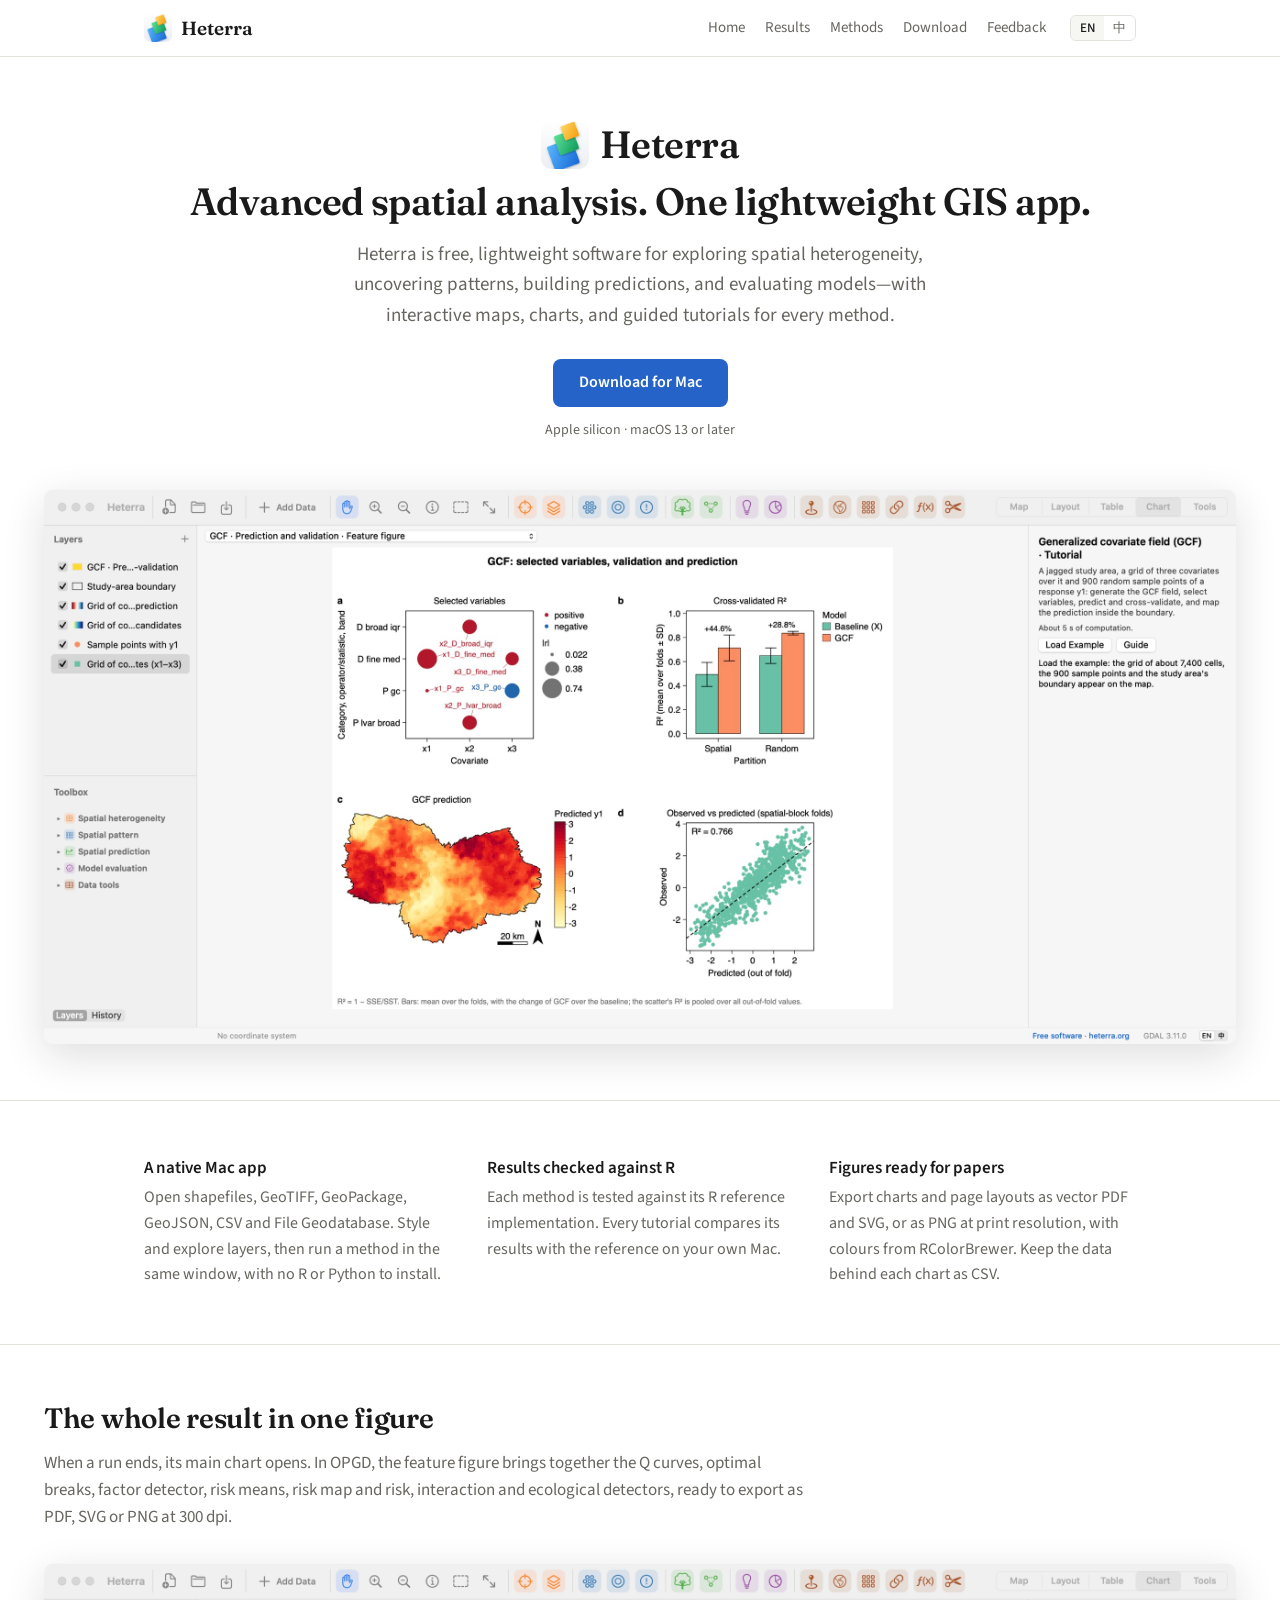
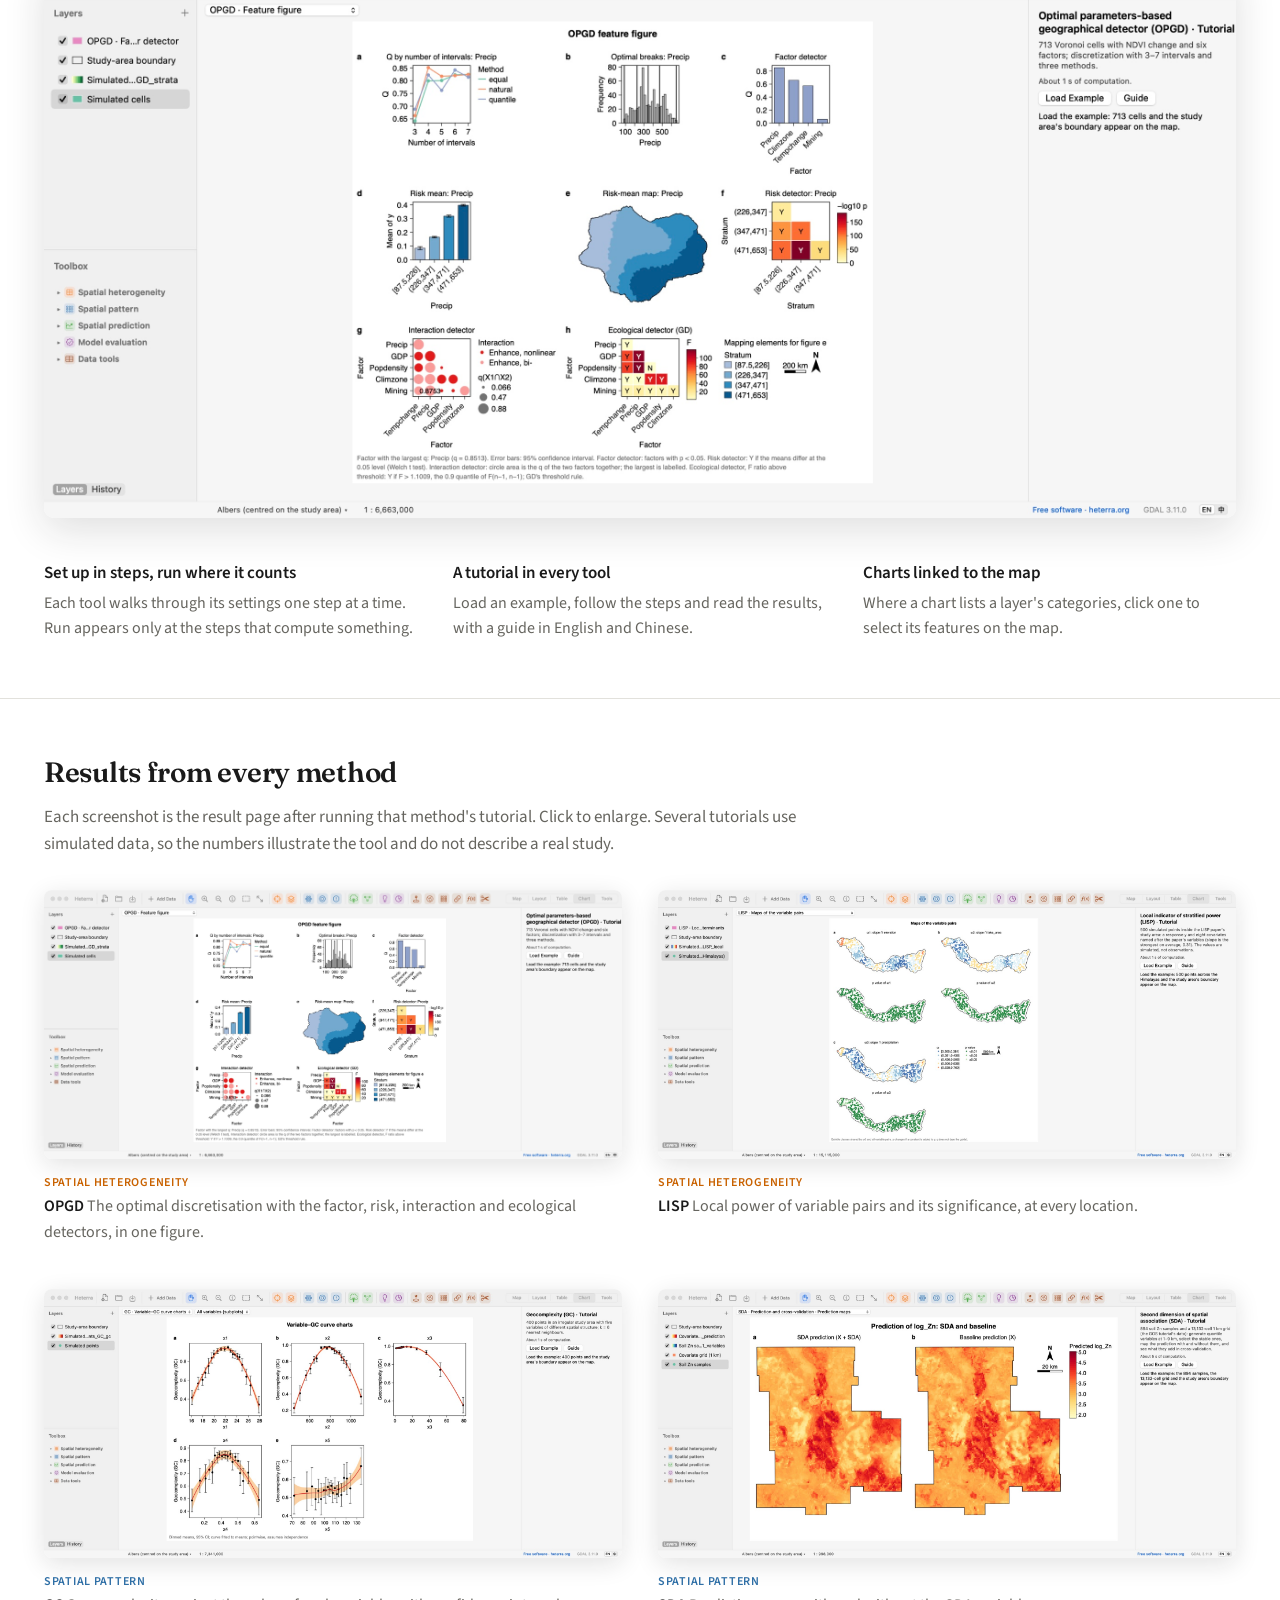
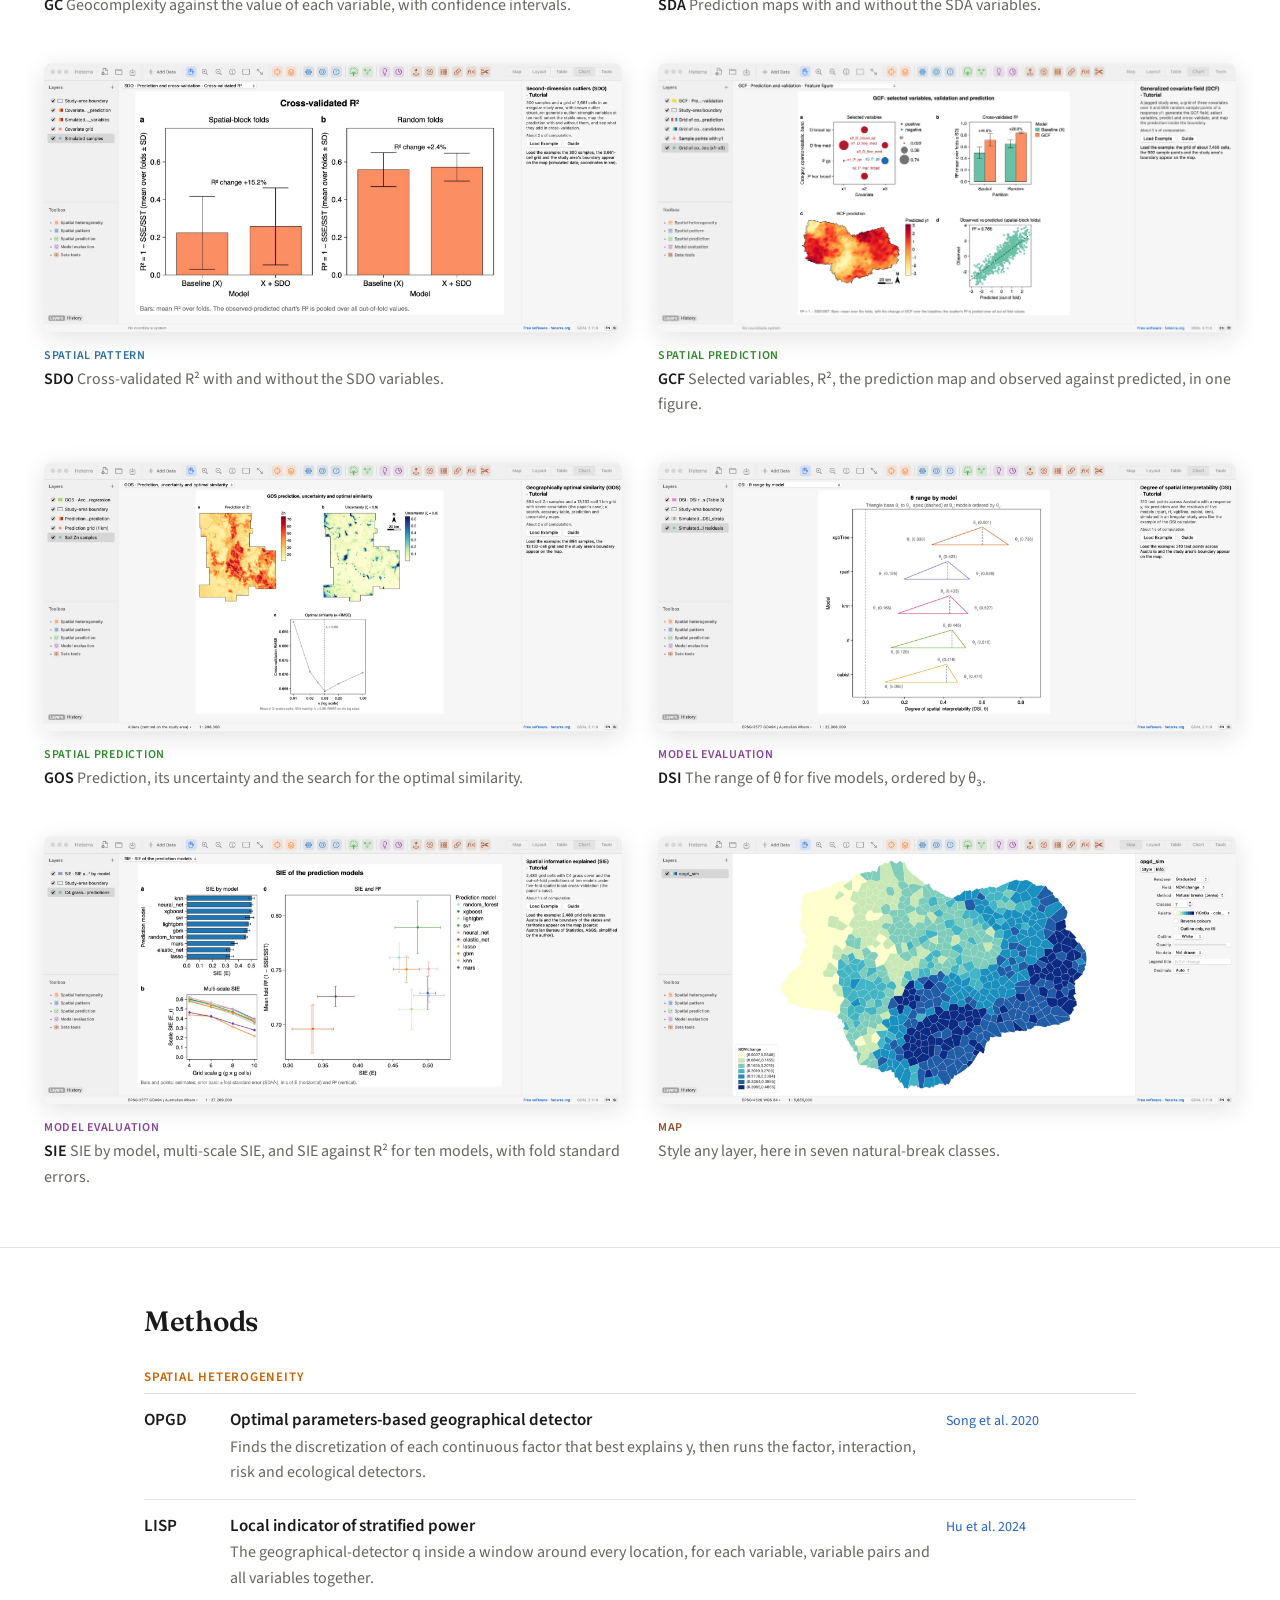
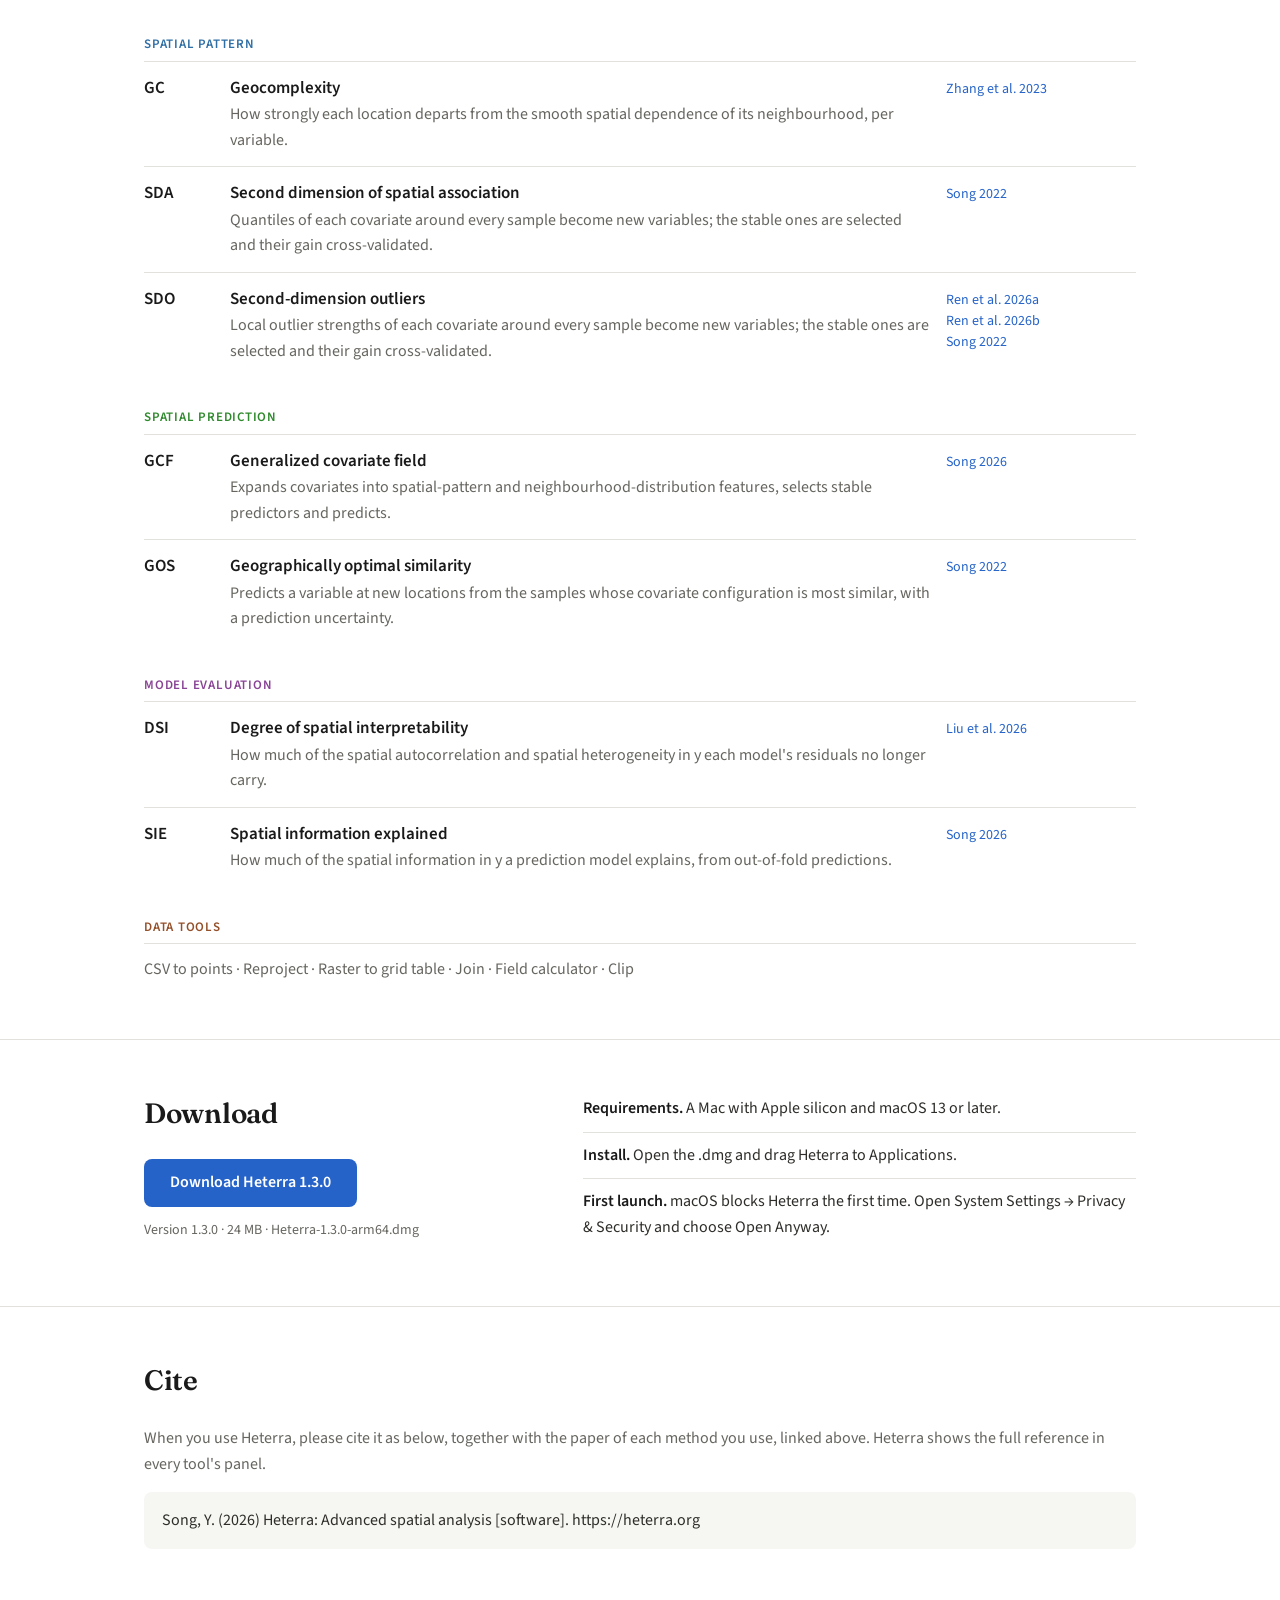
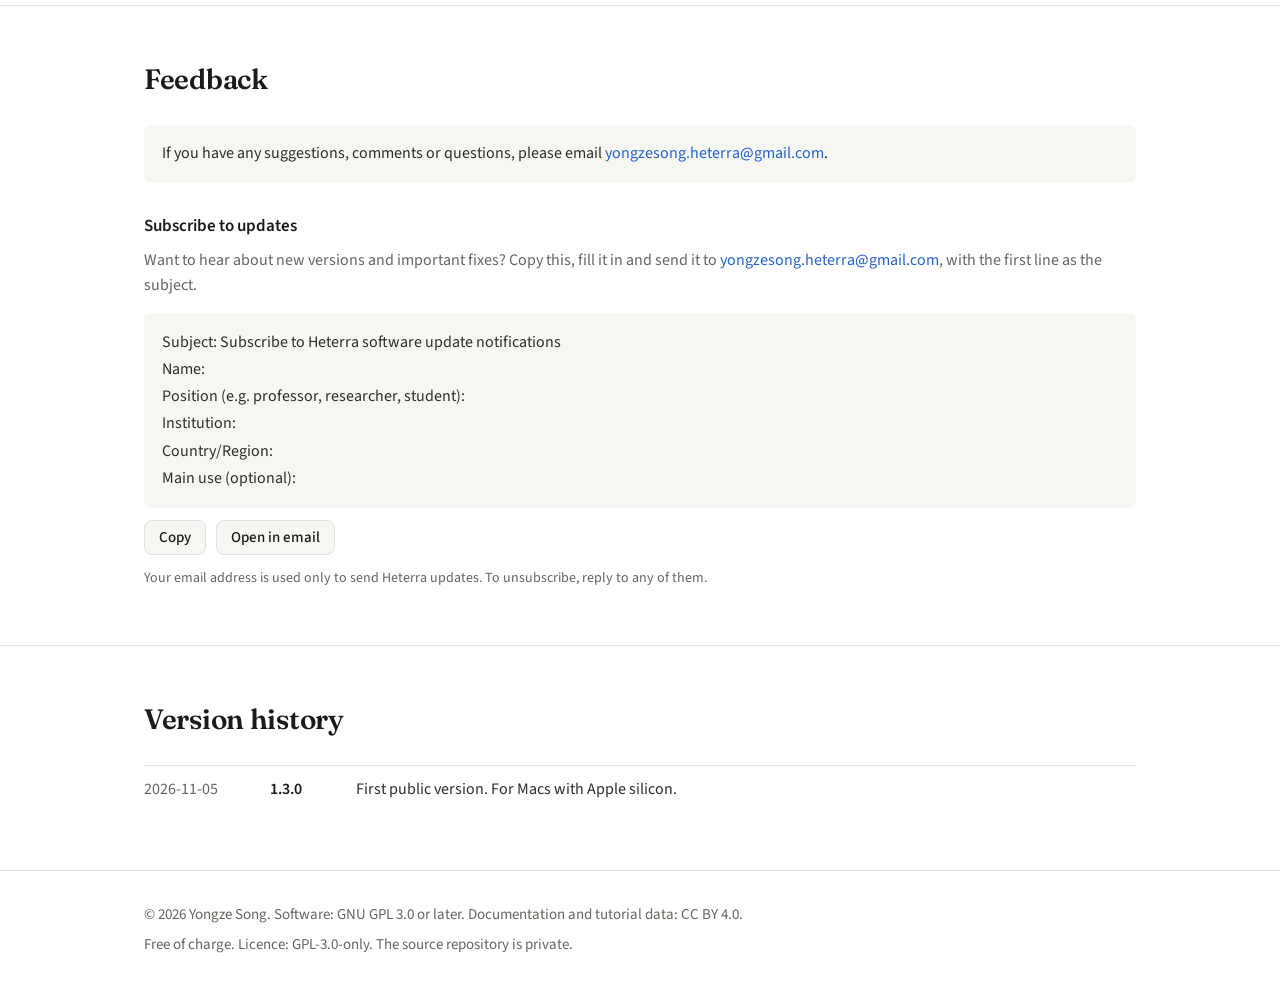
==== commit fc8604ba: "update" ====
--- a/index.html
+++ b/index.html
@@ -127,11 +127,11 @@
         </figcaption>
       </figure>
       <figure class="tile">
-        <a class="zoom" lang="en" href="assets/shots/en/gc.jpg"><img class="shot" src="assets/shots/en/gc.jpg" width="2000" height="930" loading="lazy" alt="Maps of the GC field of five variables"></a>
-        <a class="zoom" lang="zh" href="assets/shots/zh/gc.jpg"><img class="shot" src="assets/shots/zh/gc.jpg" width="2000" height="969" loading="lazy" alt="五个变量的 GC 字段地图"></a>
+        <a class="zoom" lang="en" href="assets/shots/en/gc.jpg"><img class="shot" src="assets/shots/en/gc.jpg" width="2000" height="930" loading="lazy" alt="GC against the value of each of five variables: means in 20 bins with confidence intervals and a fitted curve"></a>
+        <a class="zoom" lang="zh" href="assets/shots/zh/gc.jpg"><img class="shot" src="assets/shots/zh/gc.jpg" width="2000" height="969" loading="lazy" alt="五个变量的值与 GC 的曲线图:20 个分箱的均值、置信区间和拟合曲线"></a>
         <figcaption>
           <p class="group-name pattern"><span lang="en">Spatial pattern</span><span lang="zh">空间模式</span></p>
-          <p><b>GC</b> <span lang="en">The geocomplexity field of each variable, scaled to 0–1.</span><span lang="zh">每个变量的地理复杂性字段,缩放到 0–1。</span></p>
+          <p><b>GC</b> <span lang="en">Geocomplexity against the value of each variable, with confidence intervals.</span><span lang="zh">每个变量的值与地理复杂性的关系曲线,含置信区间。</span></p>
         </figcaption>
       </figure>
       <figure class="tile">
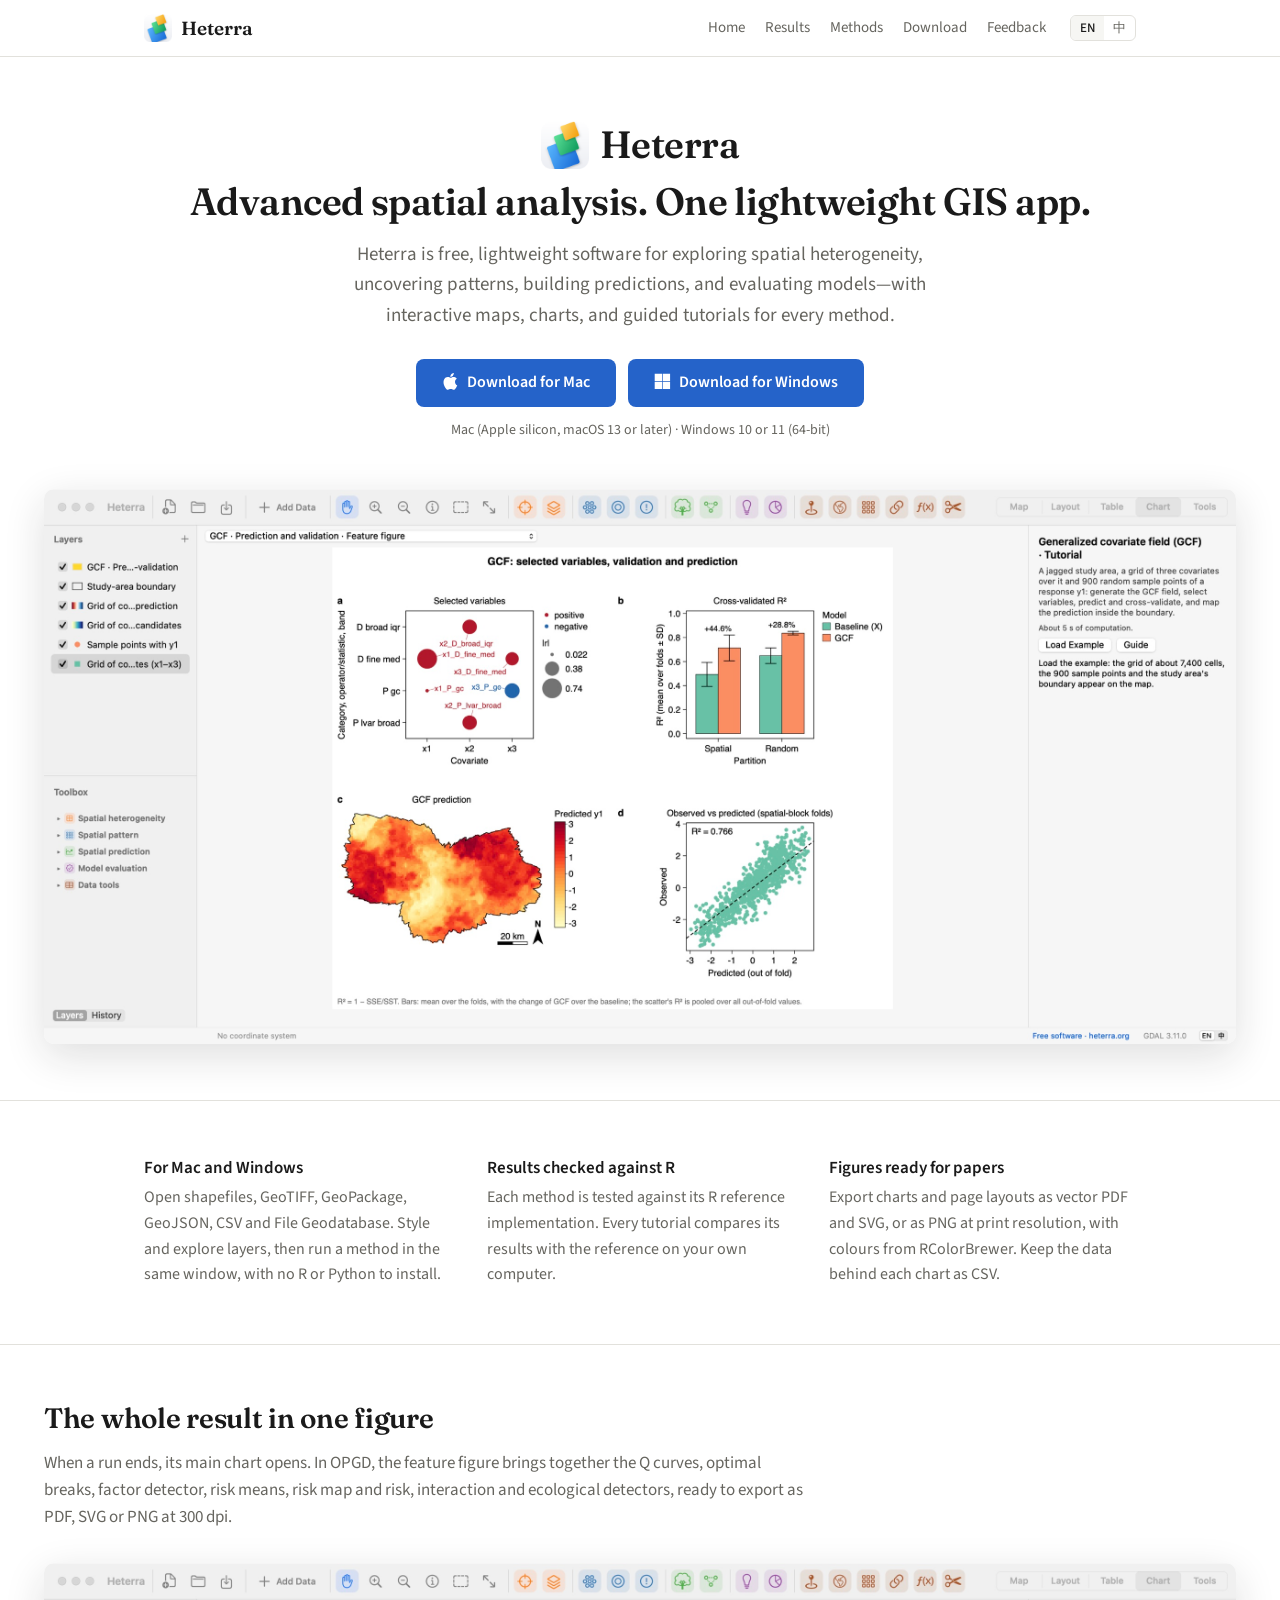
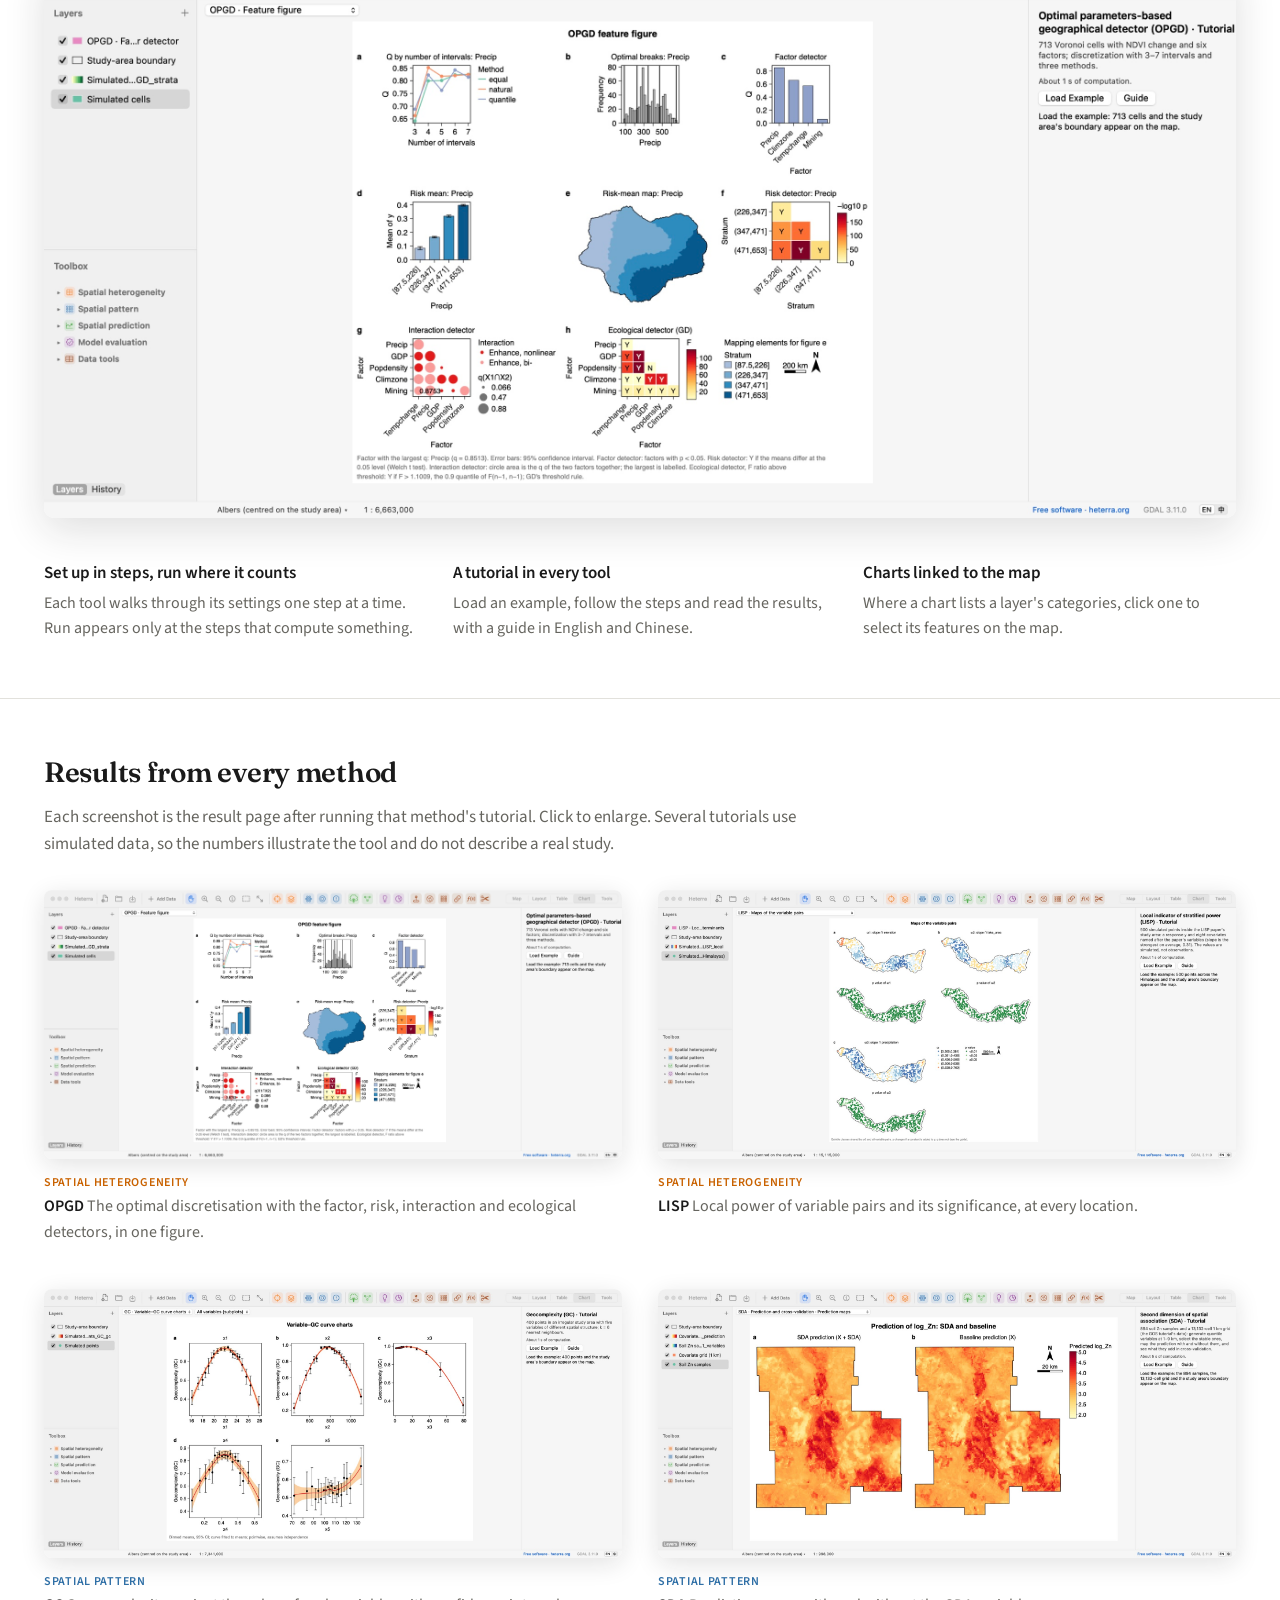
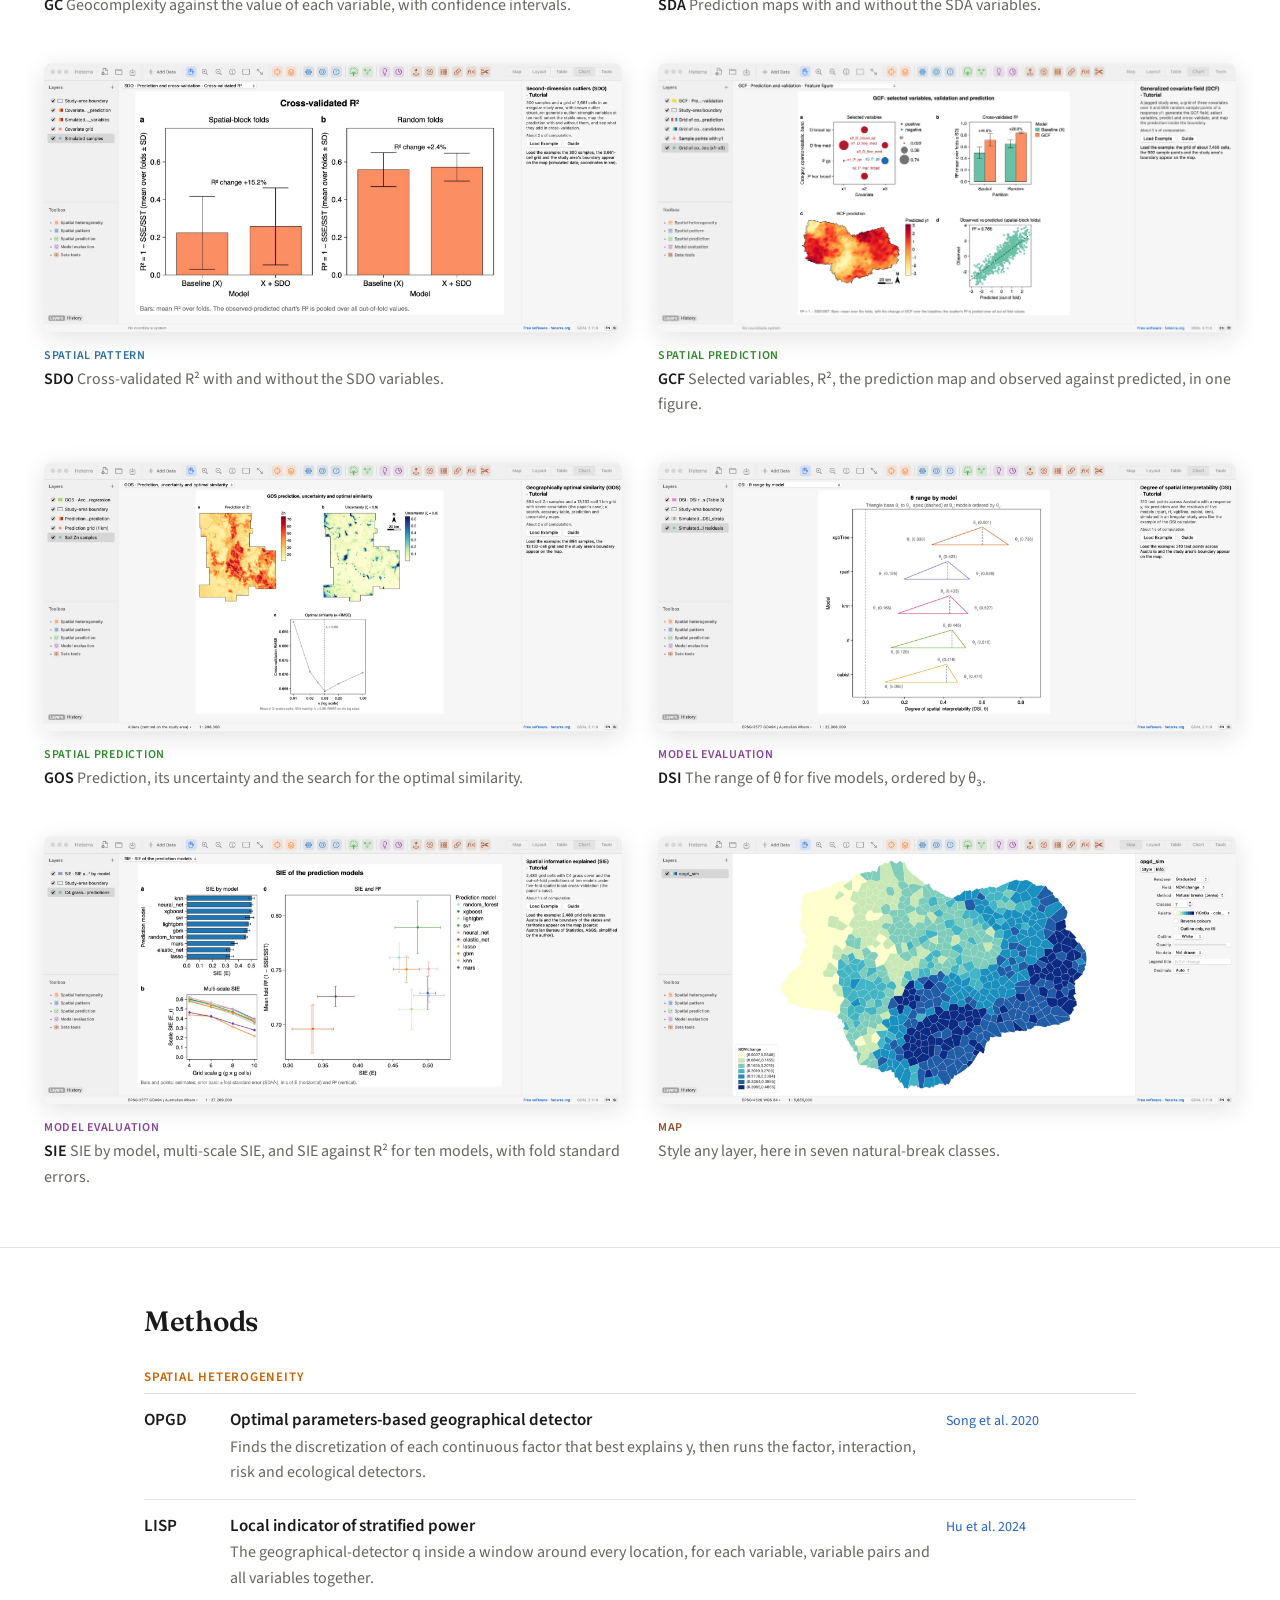
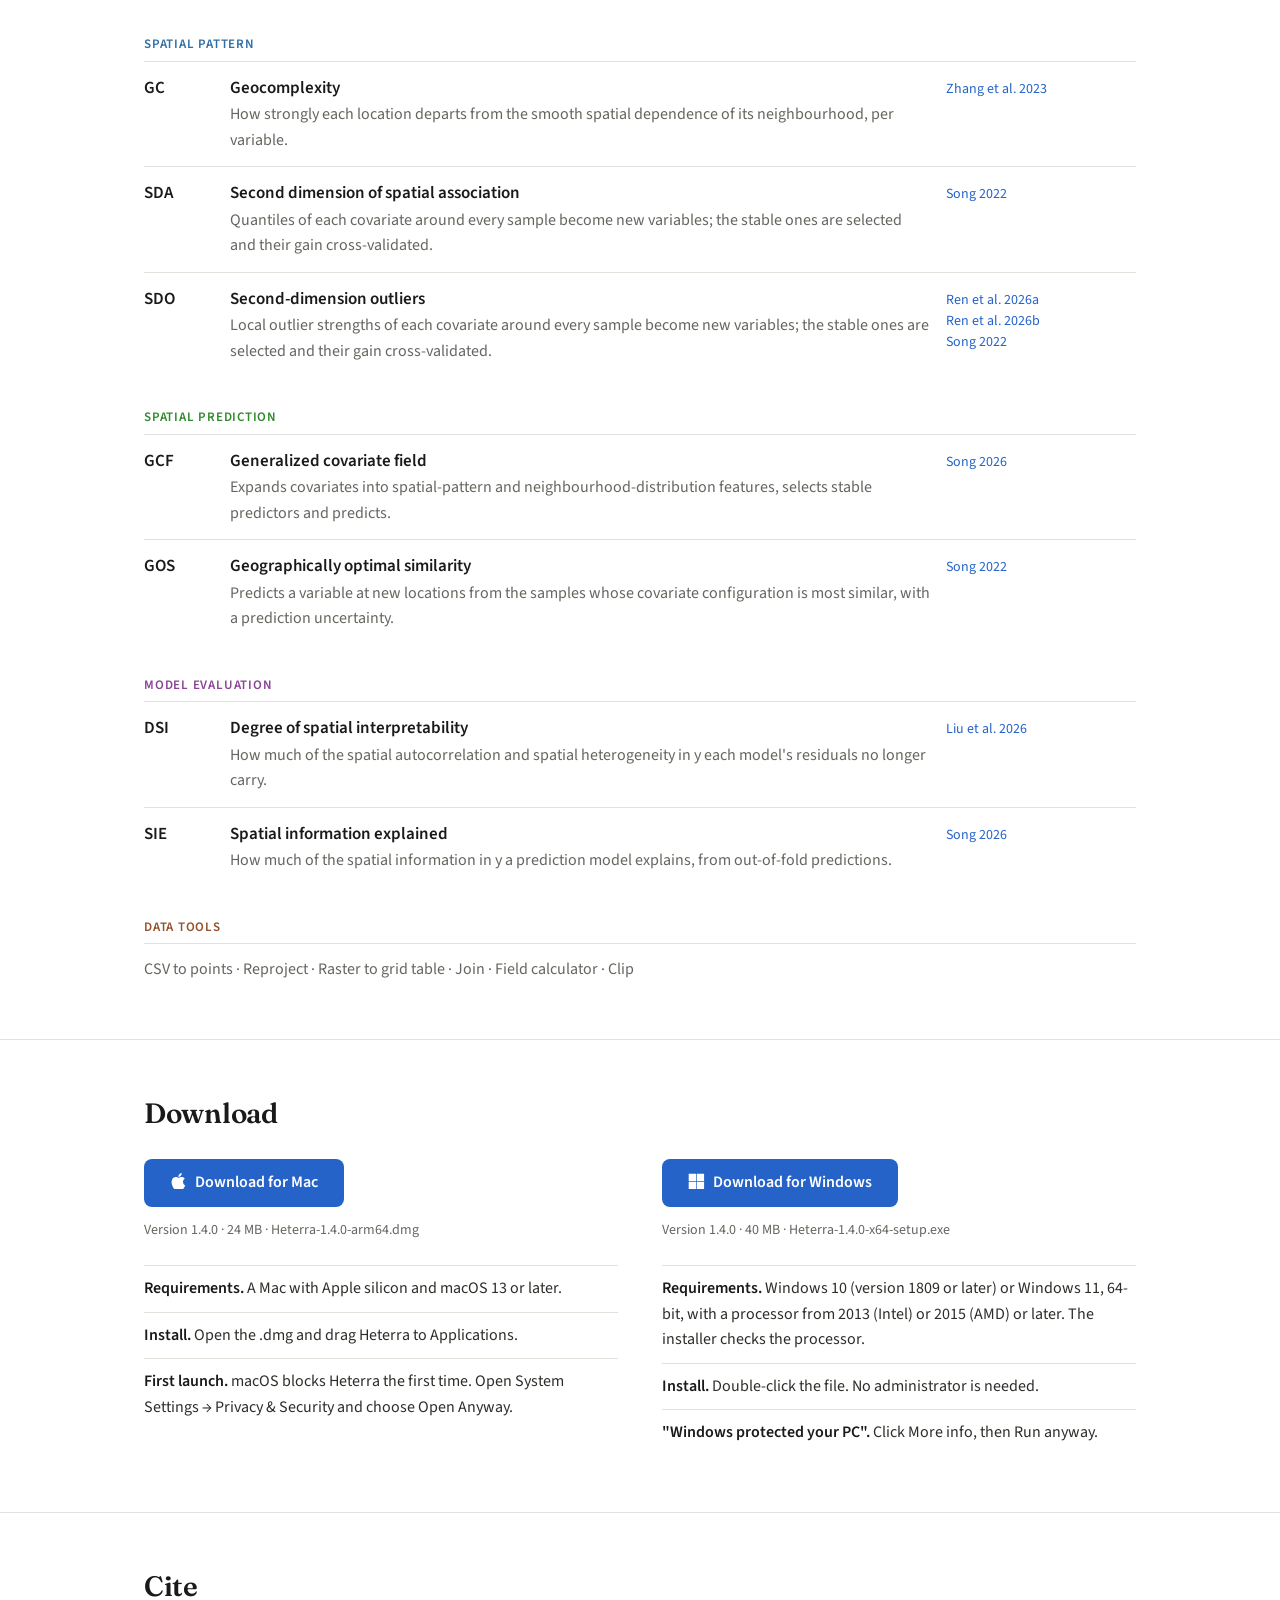
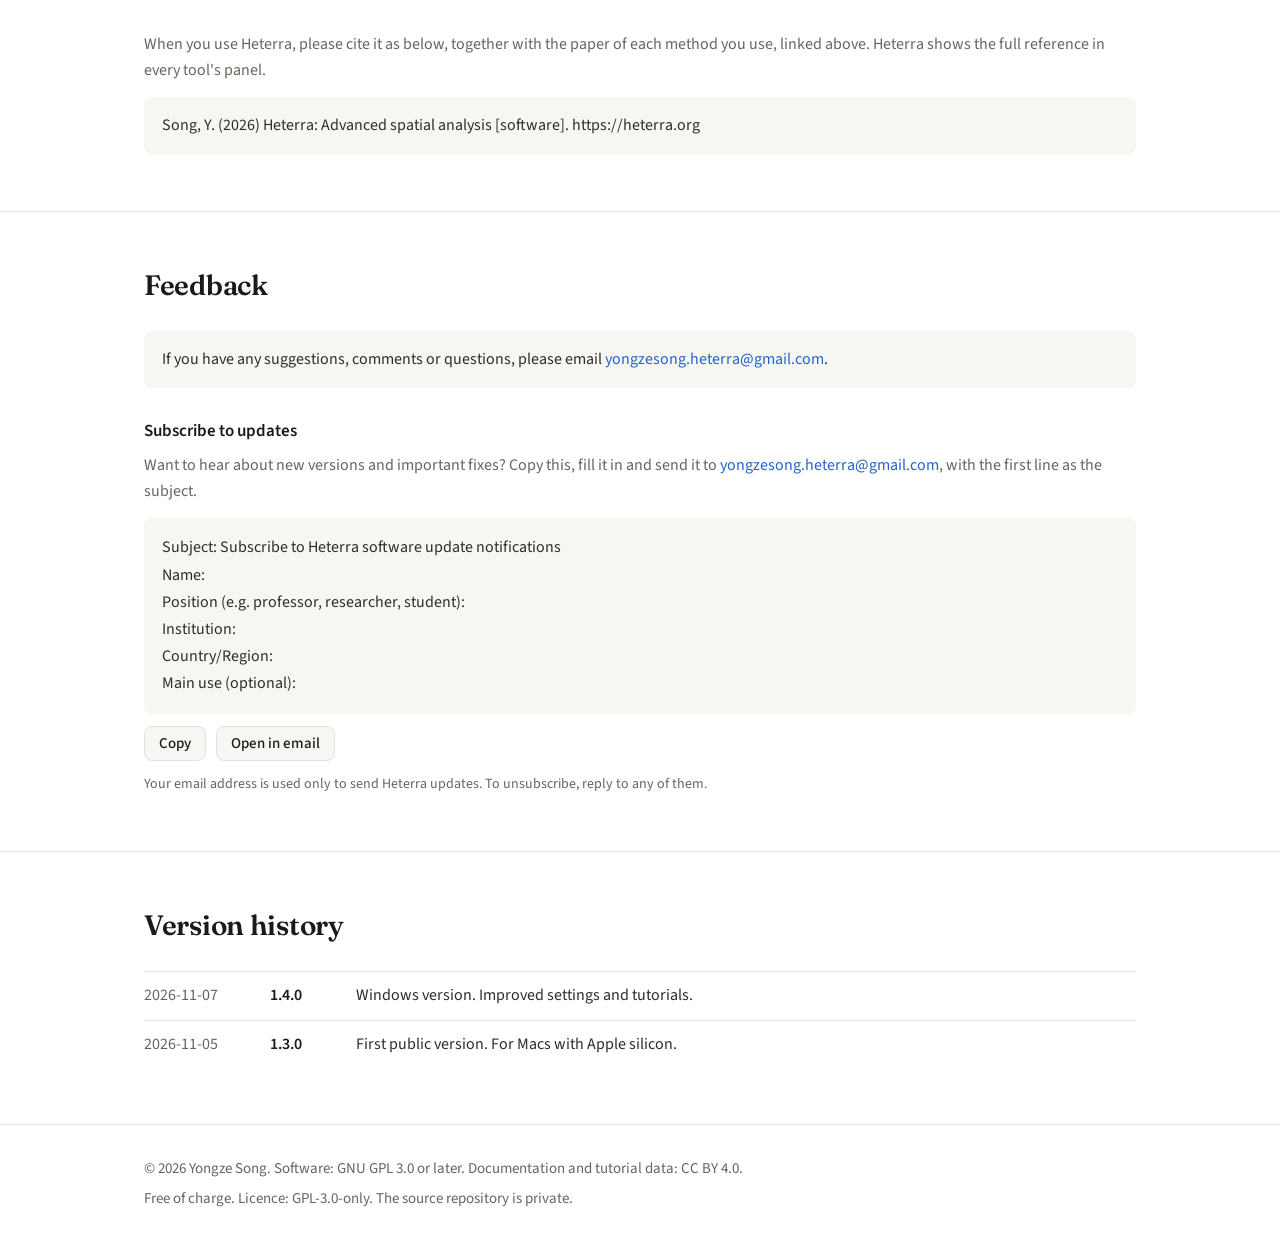
==== commit b86b44da: "v1.4.0" ====
--- a/index.html
+++ b/index.html
@@ -41,9 +41,12 @@
     <h1 lang="zh">前沿空间分析方法,一款轻量级 GIS 软件</h1>
     <p class="lead" lang="en">Heterra is free, lightweight software for exploring spatial heterogeneity, uncovering patterns, building predictions, and evaluating models—with interactive maps, charts, and guided tutorials for every method.</p>
     <p class="lead" lang="zh">Heterra 是一款免费、轻量的空间分析软件,用于探索空间异质性、发现空间模式、构建预测模型并评估模型表现。每种方法均配有交互式地图、统计图和引导式教程,并可导出适用于学术论文与研究报告的高质量图件。</p>
-    <a class="button" href="#download"><span lang="en">Download for Mac</span><span lang="zh">下载 Mac 版</span></a>
-    <p class="small" lang="en">Apple silicon · macOS 13 or later</p>
-    <p class="small" lang="zh">Apple 芯片 · macOS 13 或更高</p>
+    <div class="hero-buttons">
+      <a class="button" href="#download"><svg class="os-icon" viewBox="0 0 24 24" aria-hidden="true"><path d="M12.152 6.896c-.948 0-2.415-1.078-3.96-1.04-2.04.027-3.91 1.183-4.961 3.014-2.117 3.675-.546 9.103 1.519 12.09 1.013 1.454 2.208 3.09 3.792 3.039 1.52-.065 2.09-.987 3.935-.987 1.831 0 2.35.987 3.96.948 1.637-.026 2.676-1.48 3.676-2.948 1.156-1.688 1.636-3.325 1.662-3.415-.039-.013-3.182-1.221-3.22-4.857-.026-3.04 2.48-4.494 2.597-4.559-1.429-2.09-3.623-2.324-4.39-2.376-2-.156-3.675 1.09-4.61 1.09zM15.53 3.83c.843-1.012 1.4-2.427 1.245-3.83-1.207.052-2.662.805-3.532 1.818-.78.896-1.454 2.338-1.273 3.714 1.338.104 2.715-.688 3.559-1.701"/></svg><span lang="en">Download for Mac</span><span lang="zh">下载 Mac 版</span></a>
+      <a class="button" href="#download"><svg class="os-icon" viewBox="0 0 24 24" aria-hidden="true"><path d="M1 1h10.5v10.5H1zM12.5 1H23v10.5H12.5zM1 12.5h10.5V23H1zM12.5 12.5H23V23H12.5z"/></svg><span lang="en">Download for Windows</span><span lang="zh">下载 Windows 版</span></a>
+    </div>
+    <p class="small" lang="en">Mac (Apple silicon, macOS 13 or later) · Windows 10 or 11 (64-bit)</p>
+    <p class="small" lang="zh">Mac(Apple 芯片,macOS 13 或更高)· Windows 10 或 11(64 位)</p>
   </div>
   <div class="wrap wide">
     <a class="zoom" lang="en" href="assets/shots/en/gcf.jpg"><img class="shot" src="assets/shots/en/gcf.jpg" width="2600" height="1209" loading="lazy" alt="Heterra's Chart page with the GCF feature figure: selected variables, cross-validated R², prediction map and observed against predicted"></a>
@@ -54,16 +57,16 @@
 <section>
   <div class="wrap three">
     <div>
-      <h3 lang="en">A native Mac app</h3>
-      <h3 lang="zh">原生 Mac 应用</h3>
+      <h3 lang="en">For Mac and Windows</h3>
+      <h3 lang="zh">支持 Mac 和 Windows</h3>
       <p lang="en">Open shapefiles, GeoTIFF, GeoPackage, GeoJSON, CSV and File Geodatabase. Style and explore layers, then run a method in the same window, with no R or Python to install.</p>
       <p lang="zh">可打开 Shapefile、GeoTIFF、GeoPackage、GeoJSON、CSV 和 File Geodatabase。在同一个窗口里设置符号、查看图层、运行方法,不用安装 R 或 Python。</p>
     </div>
     <div>
       <h3 lang="en">Results checked against R</h3>
       <h3 lang="zh">结果与 R 核对</h3>
-      <p lang="en">Each method is tested against its R reference implementation. Every tutorial compares its results with the reference on your own Mac.</p>
-      <p lang="zh">每个方法都与其 R 参考实现对照测试。教程会在你自己的 Mac 上把结果与参考结果比较。</p>
+      <p lang="en">Each method is tested against its R reference implementation. Every tutorial compares its results with the reference on your own computer.</p>
+      <p lang="zh">每个方法都与其 R 参考实现对照测试。教程会在你自己的电脑上把结果与参考结果比较。</p>
     </div>
     <div>
       <h3 lang="en">Figures ready for papers</h3>
@@ -287,22 +290,35 @@
 
 <section id="download">
   <div class="wrap download">
-    <div>
-      <h2><span lang="en">Download</span><span lang="zh">下载</span></h2>
-      <!-- At a release, put the dmg in downloads/ and change the link, its data-download and the version below.
-           A click on data-download is counted when gaId is set. -->
-      <a class="button" href="downloads/Heterra-1.3.0-arm64.dmg" download data-download="1.3.0"><span lang="en">Download Heterra 1.3.0</span><span lang="zh">下载 Heterra 1.3.0</span></a>
-      <p class="small" lang="en">Version 1.3.0 · 24 MB · Heterra-1.3.0-arm64.dmg</p>
-      <p class="small" lang="zh">版本 1.3.0 · 24 MB · Heterra-1.3.0-arm64.dmg</p>
-    </div>
-    <ul class="notes">
-      <li lang="en"><b>Requirements.</b> A Mac with Apple silicon and macOS 13 or later.</li>
-      <li lang="zh"><b>系统要求。</b>Apple 芯片的 Mac,macOS 13 或更高。</li>
-      <li lang="en"><b>Install.</b> Open the .dmg and drag Heterra to Applications.</li>
-      <li lang="zh"><b>安装。</b>打开 .dmg,把 Heterra 拖到"应用程序"。</li>
-      <li lang="en"><b>First launch.</b> macOS blocks Heterra the first time. Open System Settings → Privacy &amp; Security and choose Open Anyway.</li>
-      <li lang="zh"><b>第一次打开。</b>macOS 第一次会拦截 Heterra。请打开"系统设置 → 隐私与安全性",选择"仍要打开"。</li>
-    </ul>
+    <h2><span lang="en">Download</span><span lang="zh">下载</span></h2>
+    <!-- At a release, put the installers in downloads/ and change each link, its data-download and the lines below.
+         A click on data-download is counted when gaId is set (its value: version and platform). -->
+    <div class="platform">
+      <a class="button" href="downloads/Heterra-1.4.0-arm64.dmg" download data-download="1.4.0-mac"><svg class="os-icon" viewBox="0 0 24 24" aria-hidden="true"><path d="M12.152 6.896c-.948 0-2.415-1.078-3.96-1.04-2.04.027-3.91 1.183-4.961 3.014-2.117 3.675-.546 9.103 1.519 12.09 1.013 1.454 2.208 3.09 3.792 3.039 1.52-.065 2.09-.987 3.935-.987 1.831 0 2.35.987 3.96.948 1.637-.026 2.676-1.48 3.676-2.948 1.156-1.688 1.636-3.325 1.662-3.415-.039-.013-3.182-1.221-3.22-4.857-.026-3.04 2.48-4.494 2.597-4.559-1.429-2.09-3.623-2.324-4.39-2.376-2-.156-3.675 1.09-4.61 1.09zM15.53 3.83c.843-1.012 1.4-2.427 1.245-3.83-1.207.052-2.662.805-3.532 1.818-.78.896-1.454 2.338-1.273 3.714 1.338.104 2.715-.688 3.559-1.701"/></svg><span lang="en">Download for Mac</span><span lang="zh">下载 Mac 版</span></a>
+      <p class="small" lang="en">Version 1.4.0 · 24 MB · Heterra-1.4.0-arm64.dmg</p>
+      <p class="small" lang="zh">版本 1.4.0 · 24 MB · Heterra-1.4.0-arm64.dmg</p>
+      <ul class="notes">
+        <li lang="en"><b>Requirements.</b> A Mac with Apple silicon and macOS 13 or later.</li>
+        <li lang="zh"><b>系统要求。</b>Apple 芯片的 Mac,macOS 13 或更高。</li>
+        <li lang="en"><b>Install.</b> Open the .dmg and drag Heterra to Applications.</li>
+        <li lang="zh"><b>安装。</b>打开 .dmg,把 Heterra 拖到"应用程序"。</li>
+        <li lang="en"><b>First launch.</b> macOS blocks Heterra the first time. Open System Settings → Privacy &amp; Security and choose Open Anyway.</li>
+        <li lang="zh"><b>第一次打开。</b>macOS 第一次会拦截 Heterra。请打开"系统设置 → 隐私与安全性",选择"仍要打开"。</li>
+      </ul>
+    </div>
+    <div class="platform">
+      <a class="button" href="downloads/Heterra-1.4.0-x64-setup.exe" download data-download="1.4.0-windows"><svg class="os-icon" viewBox="0 0 24 24" aria-hidden="true"><path d="M1 1h10.5v10.5H1zM12.5 1H23v10.5H12.5zM1 12.5h10.5V23H1zM12.5 12.5H23V23H12.5z"/></svg><span lang="en">Download for Windows</span><span lang="zh">下载 Windows 版</span></a>
+      <p class="small" lang="en">Version 1.4.0 · 40 MB · Heterra-1.4.0-x64-setup.exe</p>
+      <p class="small" lang="zh">版本 1.4.0 · 40 MB · Heterra-1.4.0-x64-setup.exe</p>
+      <ul class="notes">
+        <li lang="en"><b>Requirements.</b> Windows 10 (version 1809 or later) or Windows 11, 64-bit, with a processor from 2013 (Intel) or 2015 (AMD) or later. The installer checks the processor.</li>
+        <li lang="zh"><b>系统要求。</b>Windows 10(1809 或更新版本)或 Windows 11,64 位;处理器为 Intel 2013 年或 AMD 2015 年以后的型号。安装程序会检查处理器。</li>
+        <li lang="en"><b>Install.</b> Double-click the file. No administrator is needed.</li>
+        <li lang="zh"><b>安装。</b>双击下载的文件,不需要管理员权限。</li>
+        <li lang="en"><b>"Windows protected your PC".</b> Click More info, then Run anyway.</li>
+        <li lang="zh"><b>"Windows 已保护你的电脑"。</b>点击"更多信息",再点击"仍要运行"。</li>
+      </ul>
+    </div>
     <div class="support" lang="zh">
       <p>软件免费使用,无需注册。若它对你的工作有帮助,欢迎自愿支持后续维护与更新:</p>
       <div class="support-options">
@@ -367,6 +383,12 @@
     <h2><span lang="en">Version history</span><span lang="zh">版本历史</span></h2>
     <!-- Newest first. Add one <li> for each release. -->
     <ul class="releases">
+      <li>
+        <span class="date"><time datetime="2026-11-07">2026-11-07</time></span>
+        <b>1.4.0</b>
+        <span lang="en">Windows version. Improved settings and tutorials.</span>
+        <span lang="zh">新增 Windows 版。改进了设置和教程。</span>
+      </li>
       <li>
         <span class="date"><time datetime="2026-11-05">2026-11-05</time></span>
         <b>1.3.0</b>
--- a/style.css
+++ b/style.css
@@ -109,10 +109,12 @@
   background: var(--accent); color: var(--accent-text);
   font-weight: 600; font-size: 16px;
 }
+.os-icon { width: 1.05em; height: 1.05em; margin-right: 8px; vertical-align: -0.15em; fill: currentColor; }
 .button:hover { text-decoration: none; filter: brightness(1.08); }
 .button.off { background: var(--bg-soft); color: var(--muted); border: 1px solid var(--line); cursor: default; }
 .button.off:hover { filter: none; }
 .small { margin: 12px 0 0; font-size: 14px; color: var(--muted); }
+.hero-buttons { display: flex; flex-wrap: wrap; justify-content: center; gap: 12px; }
 .shot { border-radius: 10px; box-shadow: var(--shadow); }
 .wrap.wide { max-width: 1240px; }
 .hero .wrap.wide { margin-top: 48px; }
@@ -165,7 +167,10 @@
 .tools { padding-top: 13px; border-top: 1px solid var(--line); color: var(--muted); font-size: 16px; }
 
 /* download */
-.download { display: grid; grid-template-columns: 5fr 7fr; gap: 44px; }
+.download { display: grid; grid-template-columns: 1fr 1fr; gap: 44px; }
+.download > h2 { grid-column: 1 / -1; margin-bottom: -16px; }
+.download .notes { margin-top: 24px; }
+.download .notes li:first-child { padding-top: 10px; border-top: 1px solid var(--line); }
 .notes { margin: 0; padding: 0; list-style: none; }
 .notes li { padding: 10px 0; border-top: 1px solid var(--line); font-size: 16px; }
 .notes li:first-child { padding-top: 0; border-top: 0; }
@@ -224,6 +229,7 @@
   section { padding: 40px 0; }
   .wrap { padding: 0 16px; }
   .three, .download { grid-template-columns: 1fr; gap: 26px; }
+  .download > h2 { margin-bottom: 0; }
   .support-options { grid-template-columns: 1fr; }
   .method { grid-template-columns: 56px 1fr; gap: 4px 10px; }
   .method .papers { grid-column: 2; }
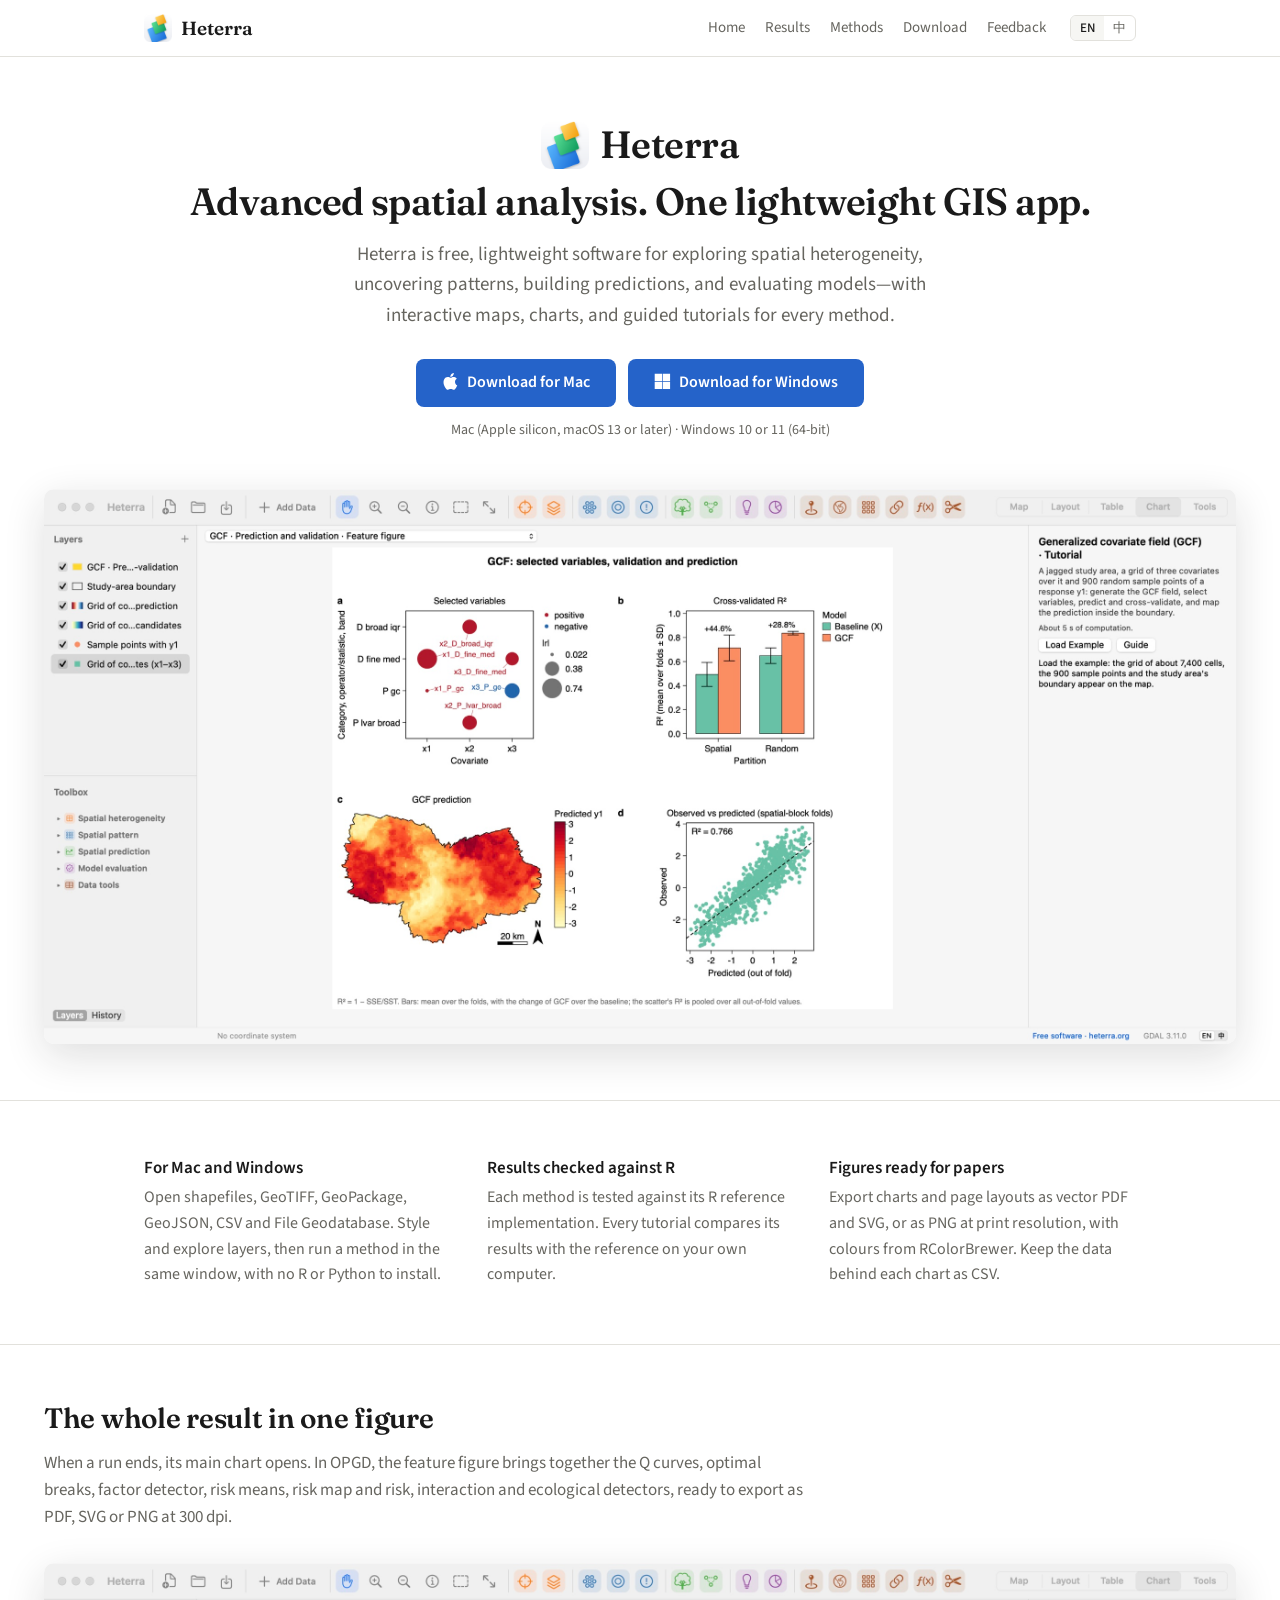
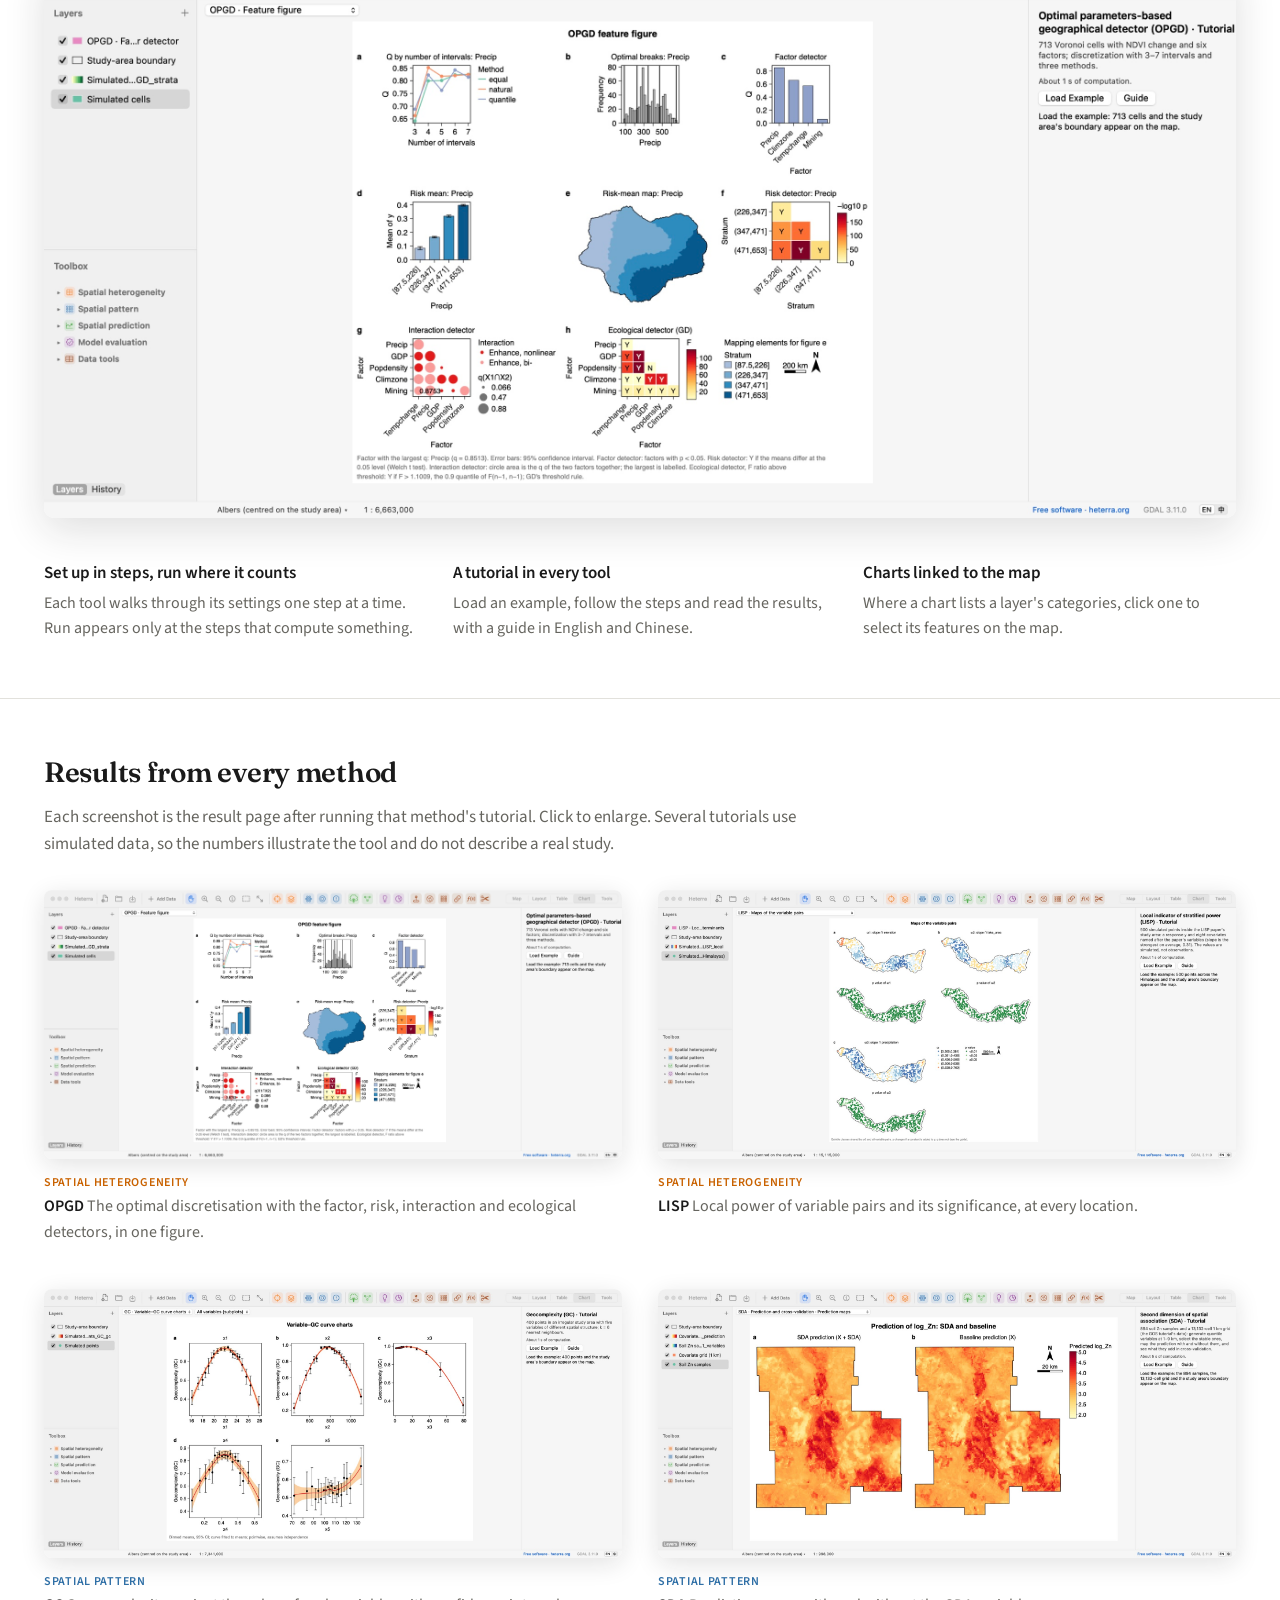
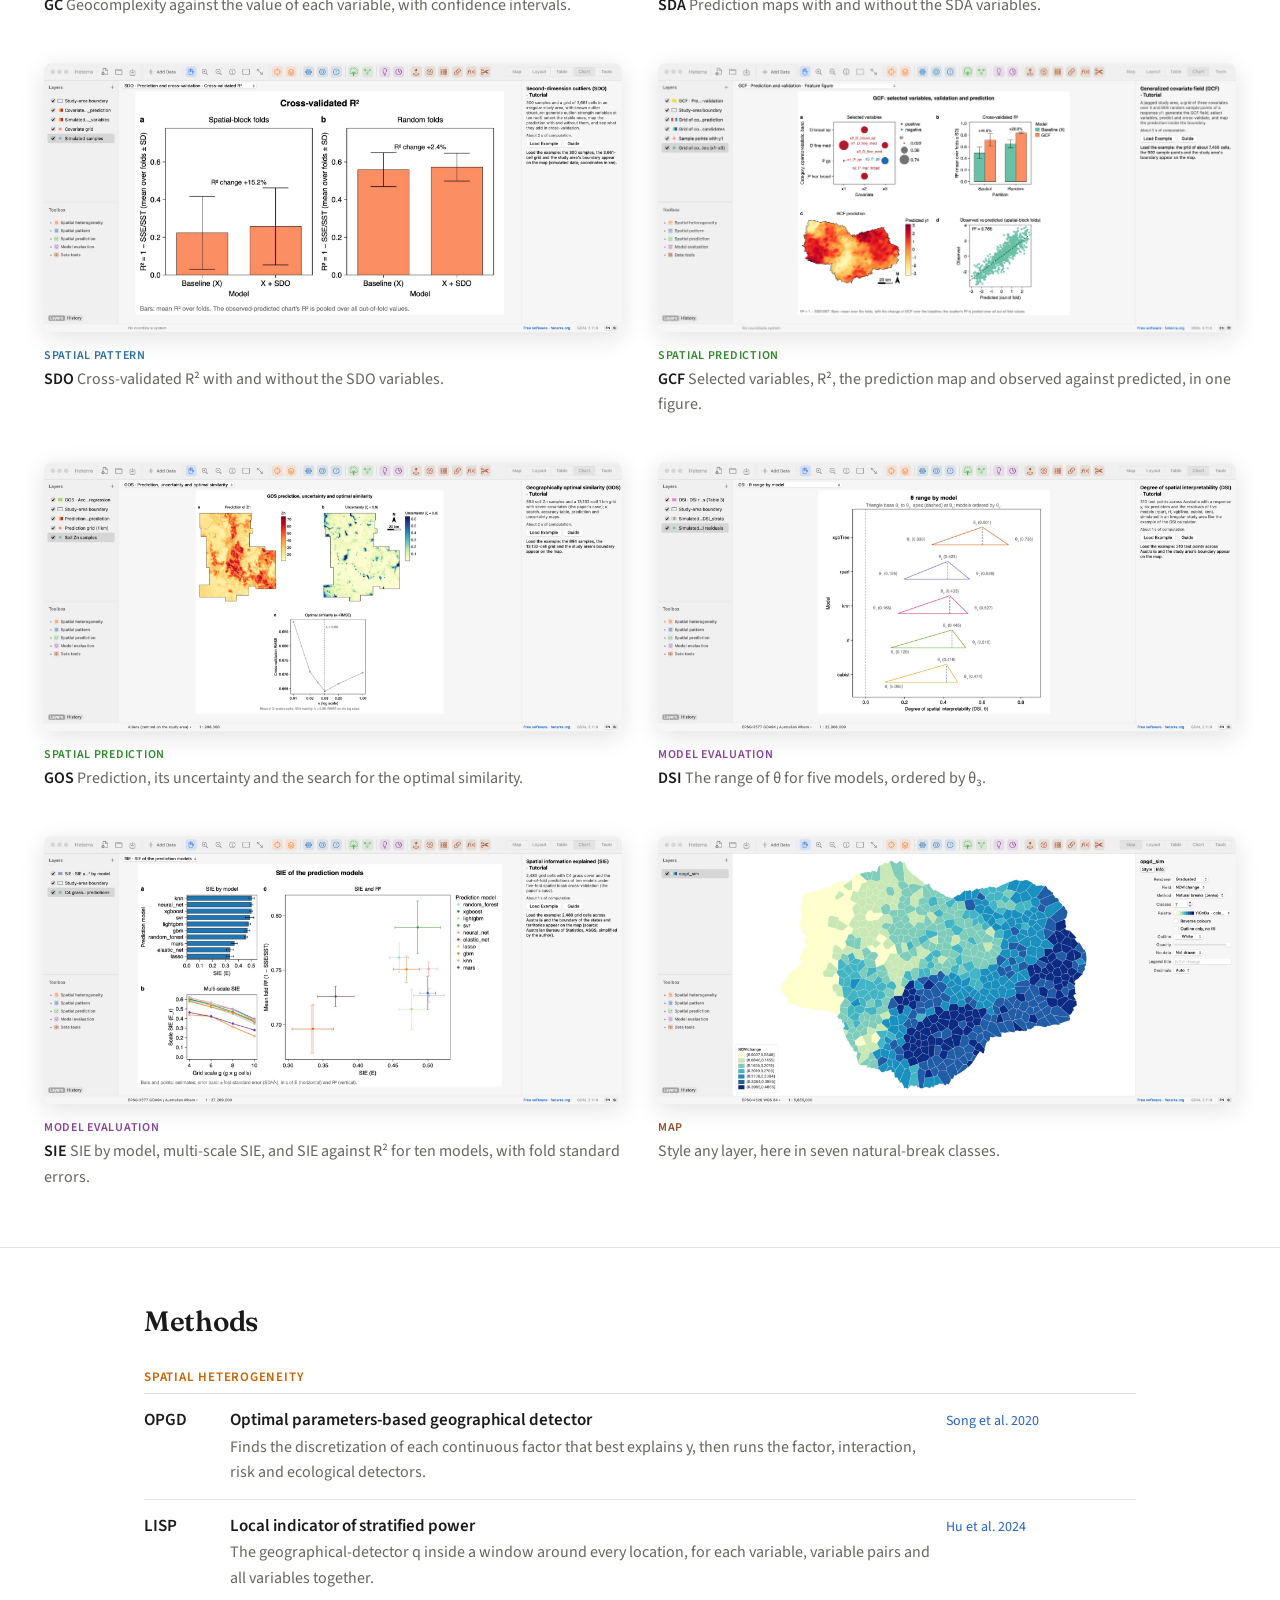
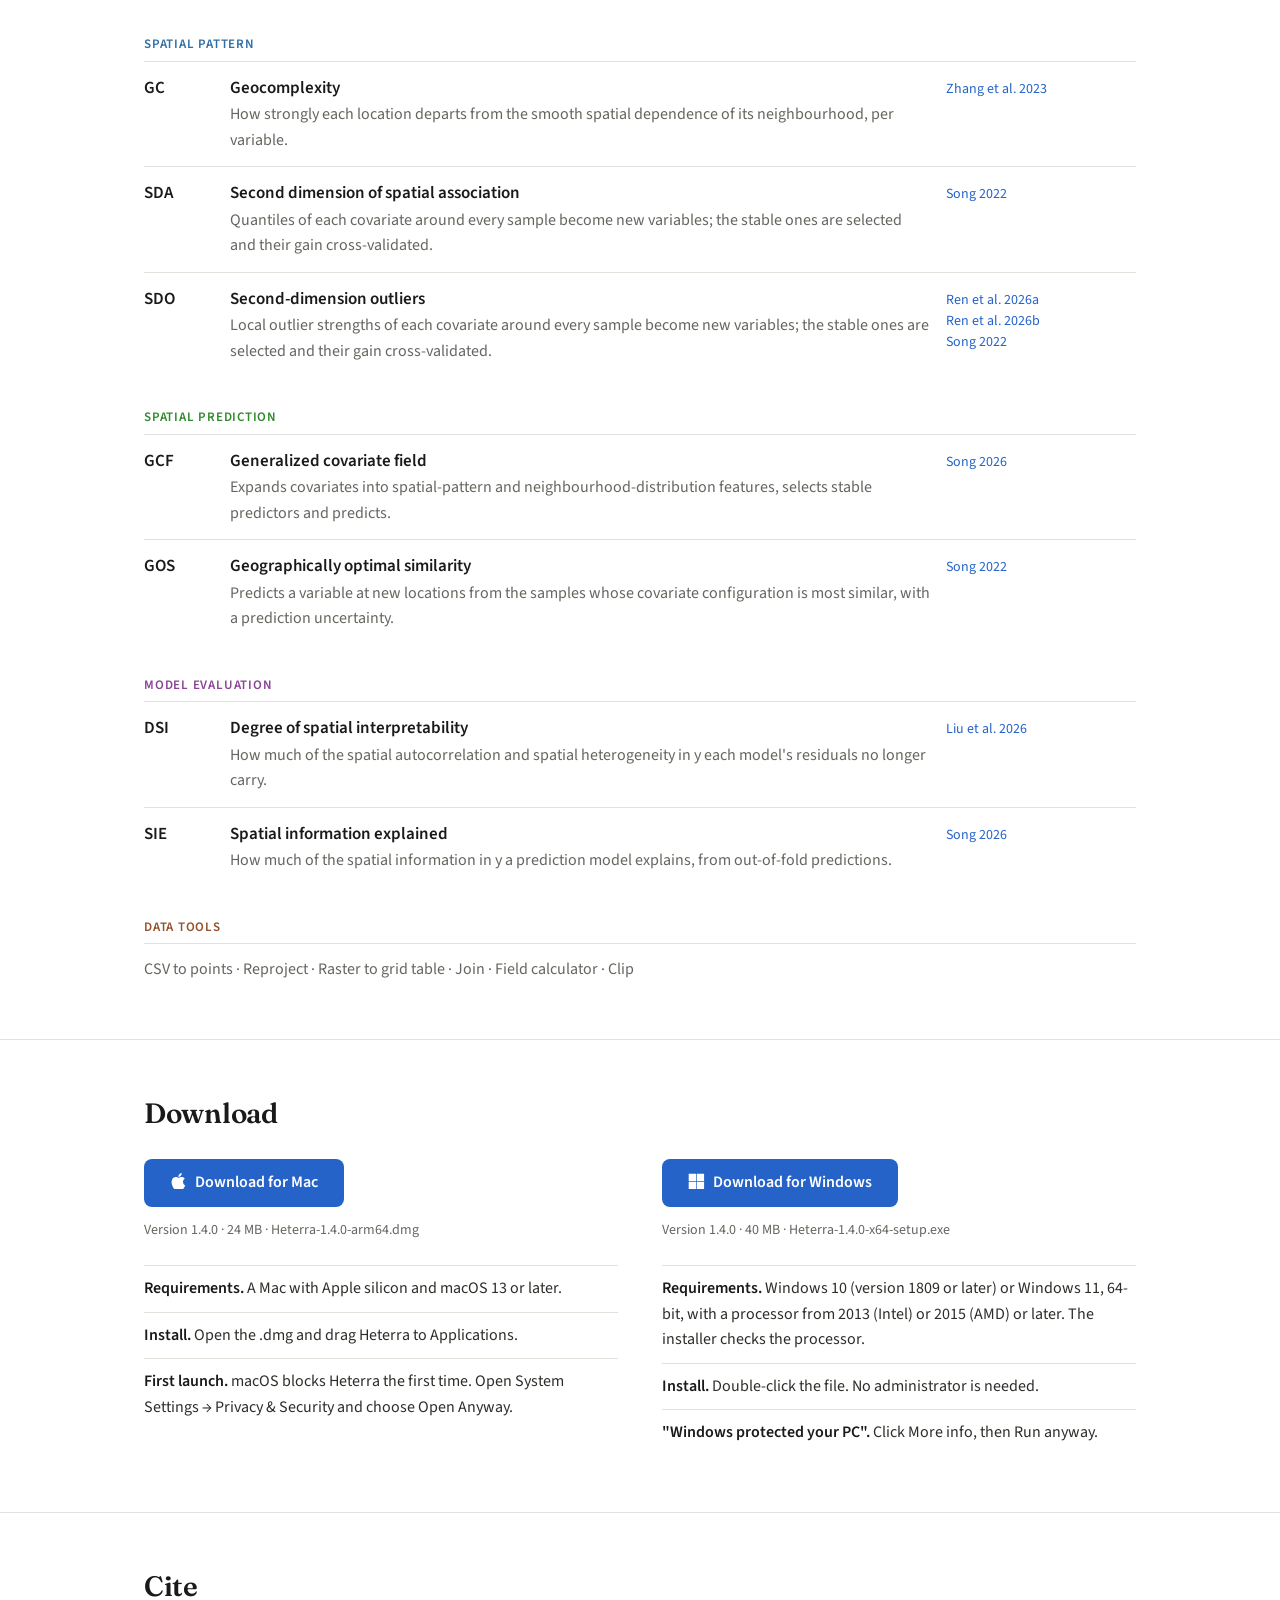
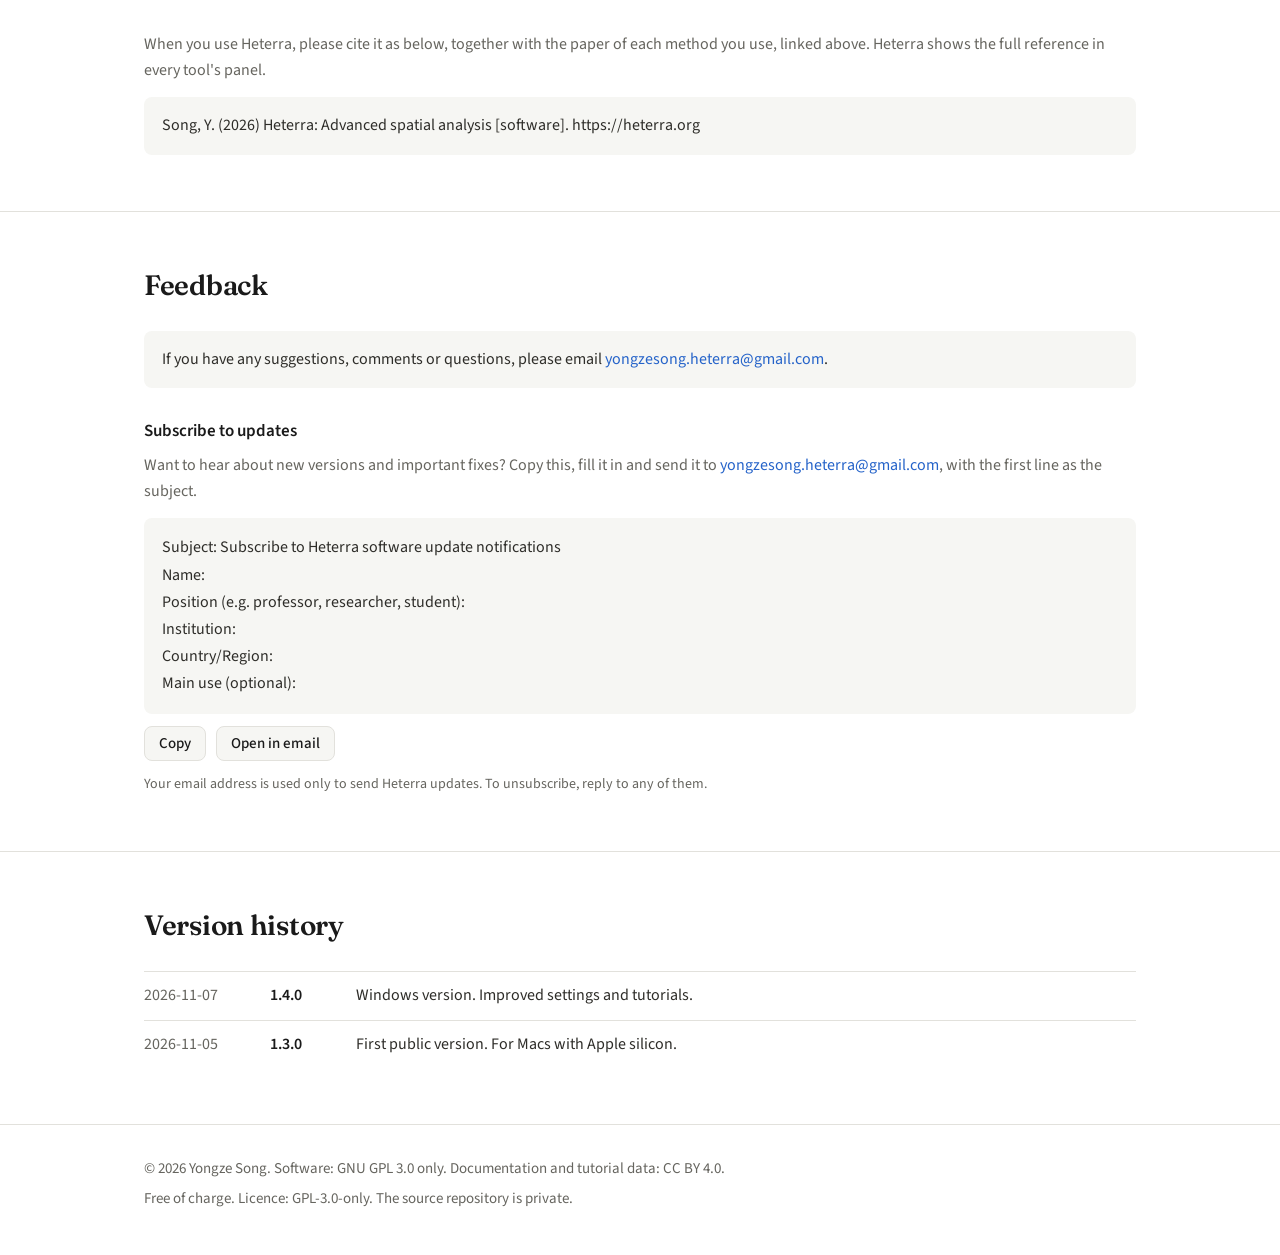
==== commit c4c28368: "update" ====
--- a/index.html
+++ b/index.html
@@ -402,8 +402,8 @@
 
 <footer>
   <div class="wrap">
-    <p lang="en">© 2026 Yongze Song. Software: GNU GPL 3.0 or later. Documentation and tutorial data: CC BY 4.0.</p>
-    <p lang="zh">© 2026 Yongze Song。软件:GNU GPL 第 3 版或更高。文档和教程数据:CC BY 4.0。</p>
+    <p lang="en">© 2026 Yongze Song. Software: GNU GPL 3.0 only. Documentation and tutorial data: CC BY 4.0.</p>
+    <p lang="zh">© 2026 Yongze Song。软件:仅限 GNU GPL 第 3 版。文档和教程数据:CC BY 4.0。</p>
     <p lang="en">Free of charge. Licence: GPL-3.0-only. The source repository is private.</p>
     <p lang="zh">免费软件。许可证:GPL-3.0-only。源代码仓库不公开。</p>
     <p class="privacy" lang="en" hidden>This site uses Google Analytics, with cookies, to count visits and download clicks and to estimate visitors' countries.</p>
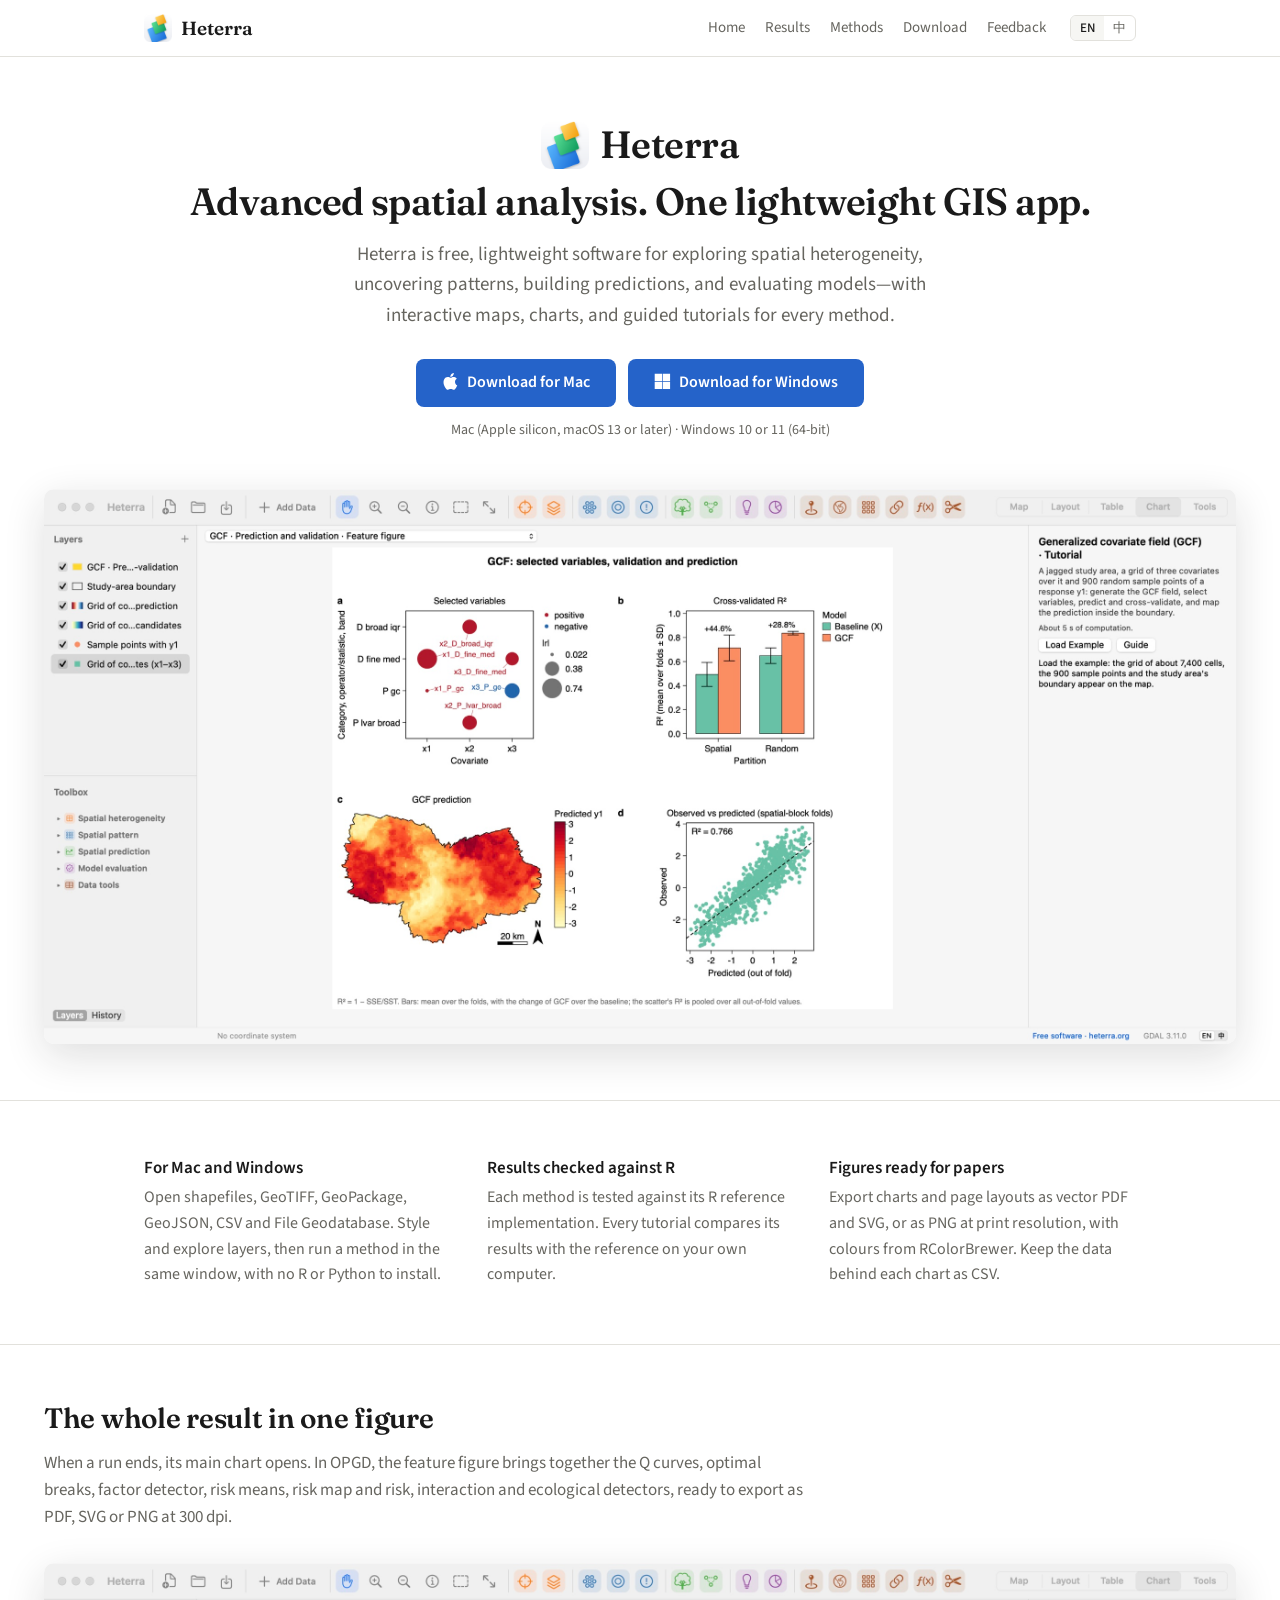
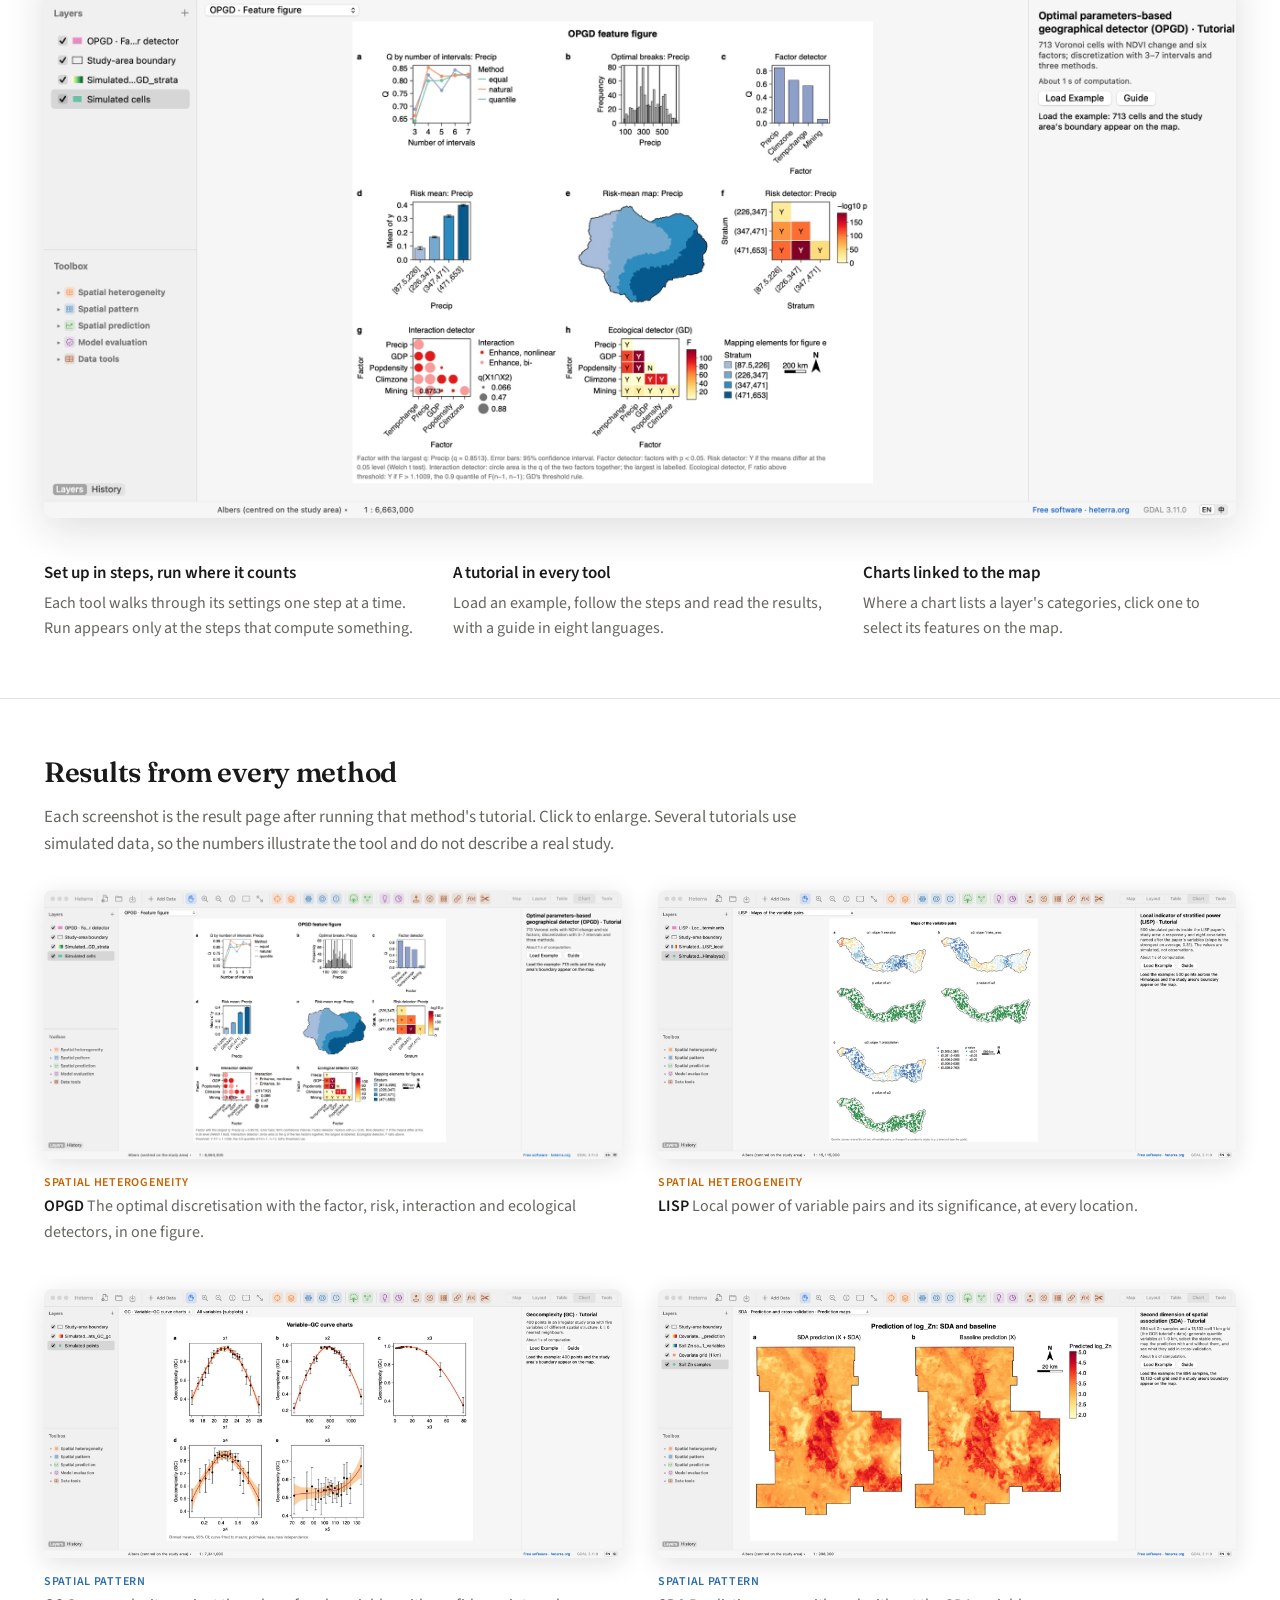
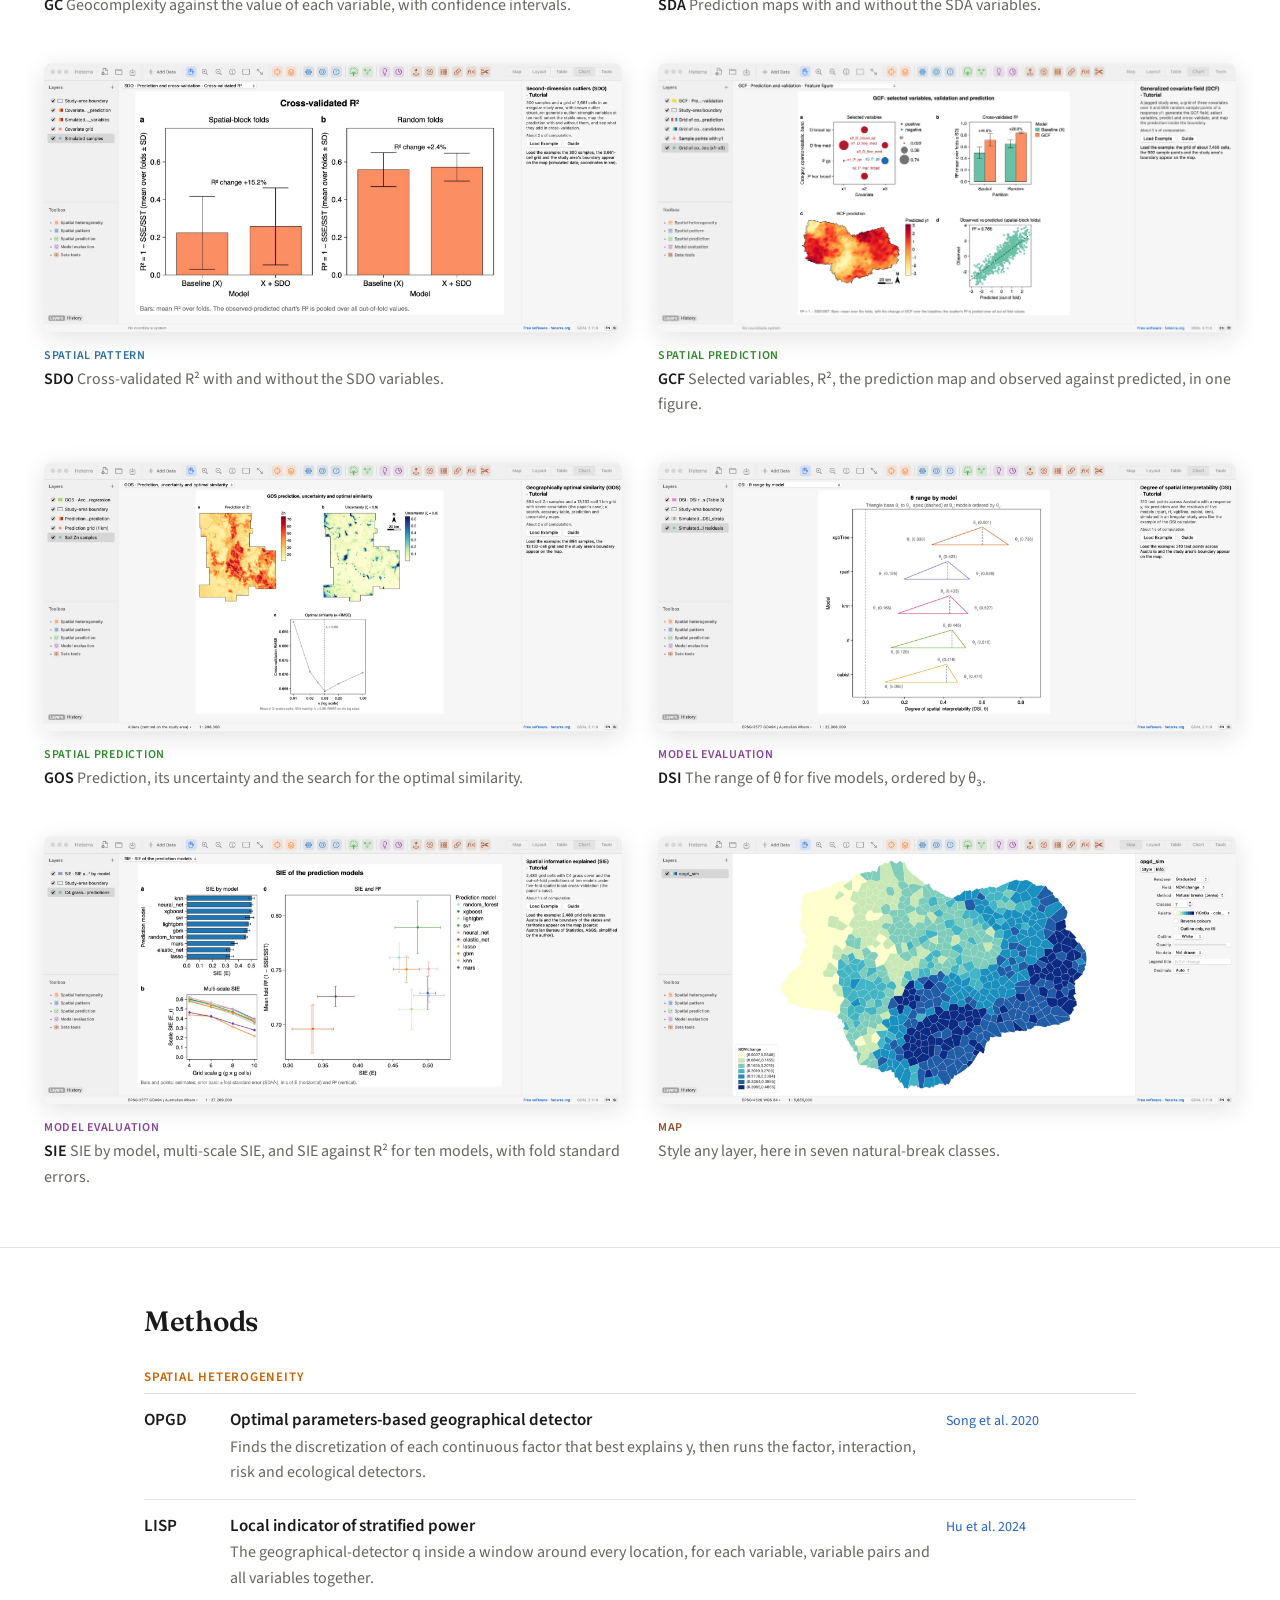
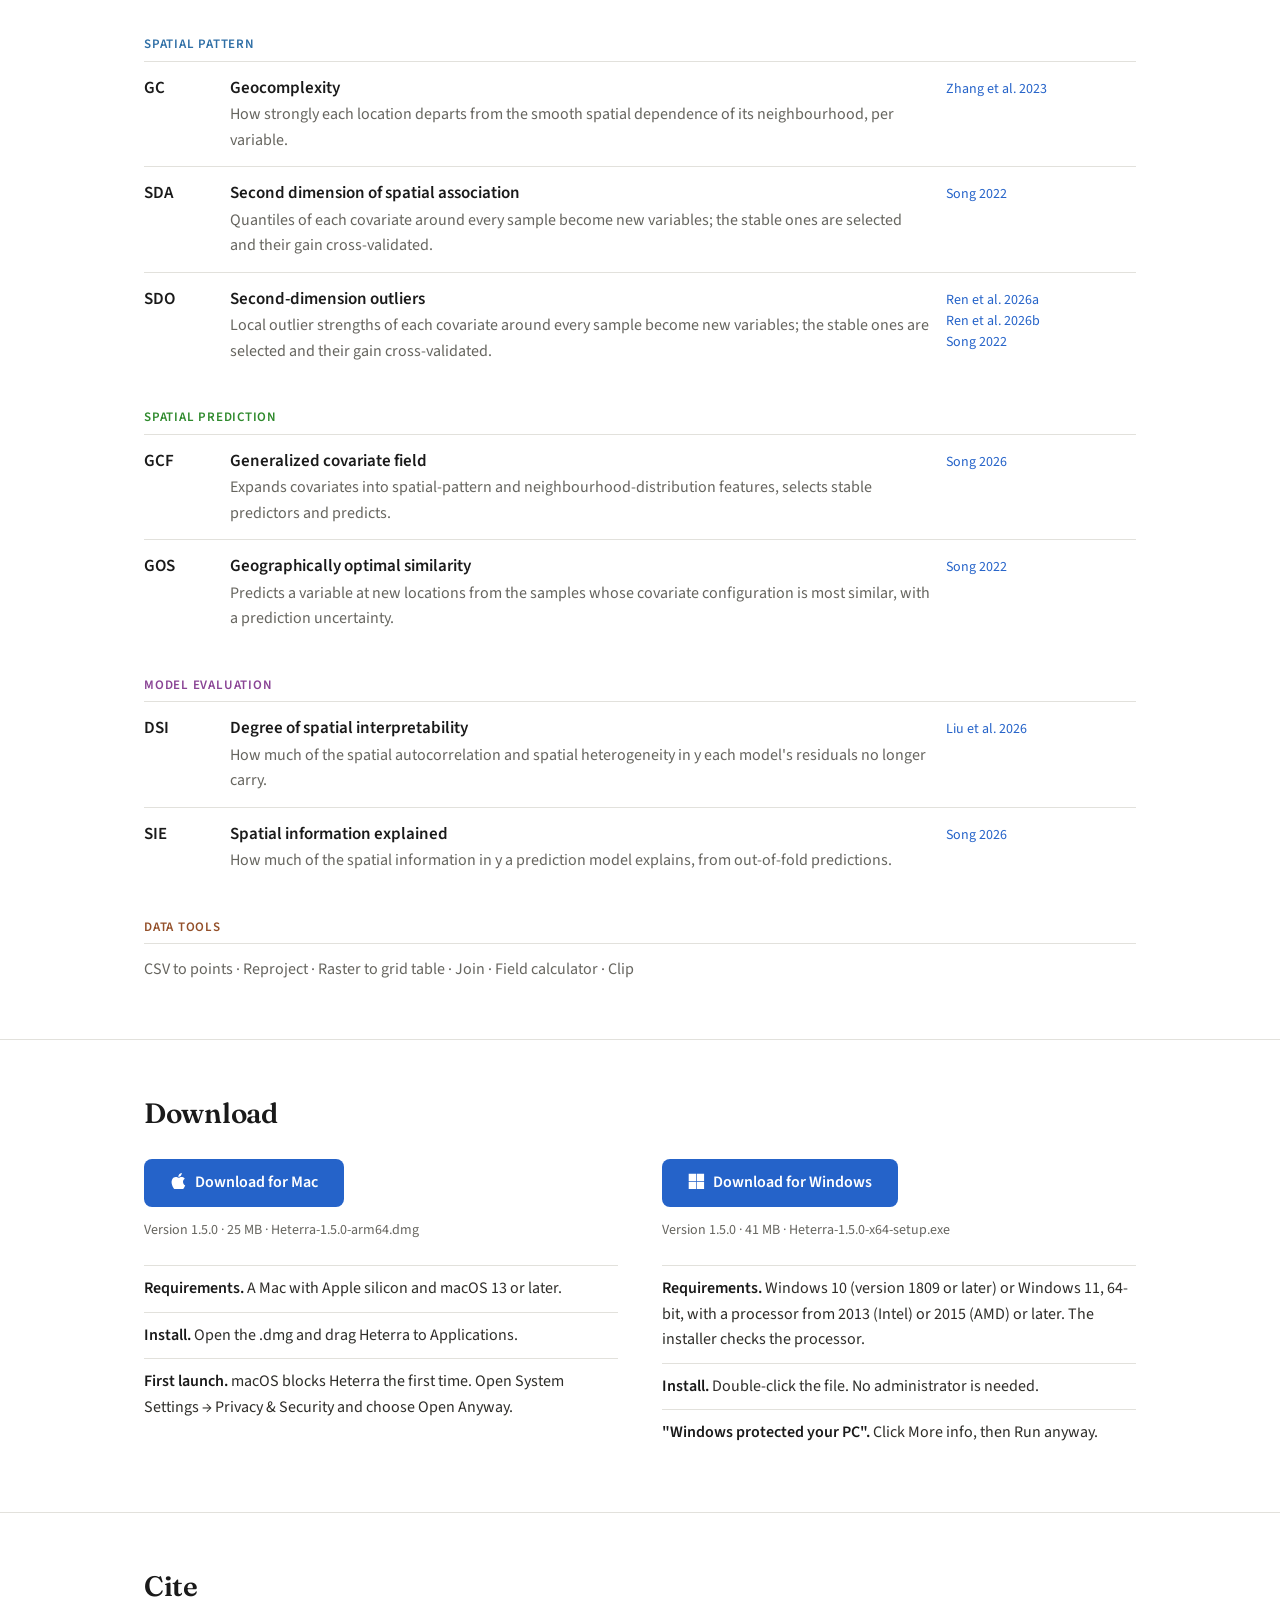
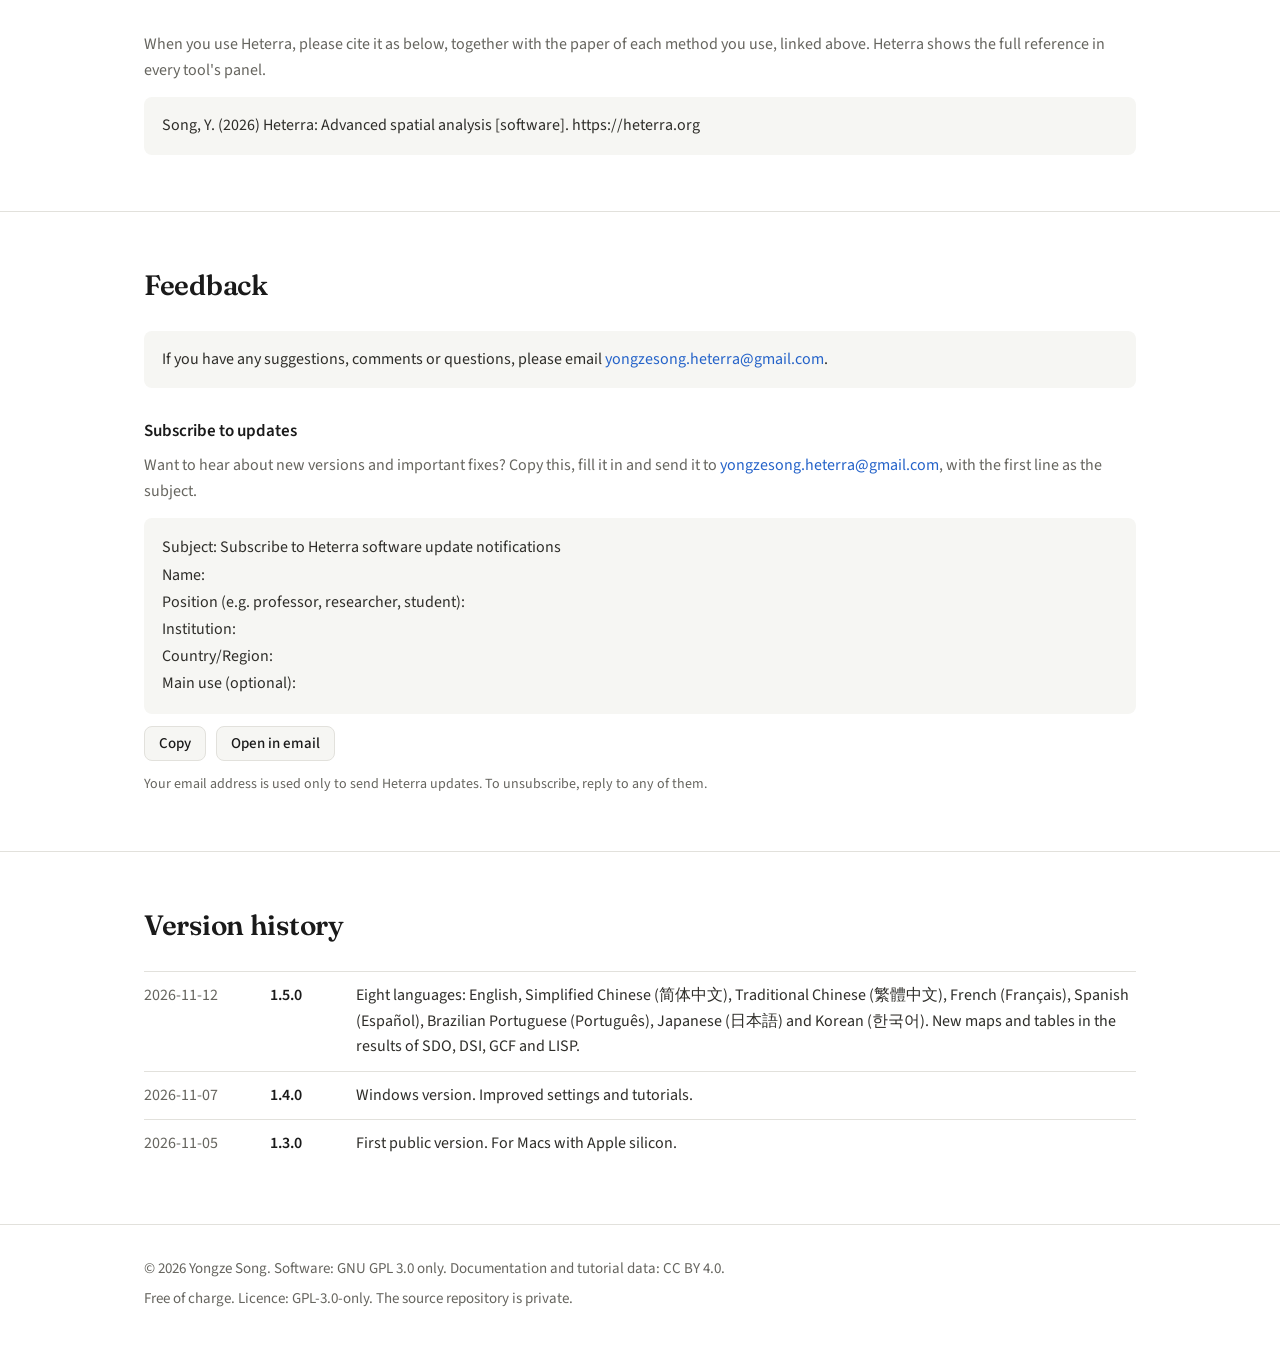
==== commit 07a387c0: "1.5.0: downloads, version history, guides in eight languages Co-Authored-By: Claude Opus 5.5 <norepl" ====
--- a/index.html
+++ b/index.html
@@ -95,8 +95,8 @@
     <div>
       <h3 lang="en">A tutorial in every tool</h3>
       <h3 lang="zh">每个工具都有教程</h3>
-      <p lang="en">Load an example, follow the steps and read the results, with a guide in English and Chinese.</p>
-      <p lang="zh">载入案例,跟着步骤操作并解读结果,手册有中英文。</p>
+      <p lang="en">Load an example, follow the steps and read the results, with a guide in eight languages.</p>
+      <p lang="zh">载入案例,跟着步骤操作并解读结果,手册有八种语言。</p>
     </div>
     <div>
       <h3 lang="en">Charts linked to the map</h3>
@@ -294,9 +294,9 @@
     <!-- At a release, put the installers in downloads/ and change each link, its data-download and the lines below.
          A click on data-download is counted when gaId is set (its value: version and platform). -->
     <div class="platform">
-      <a class="button" href="downloads/Heterra-1.4.0-arm64.dmg" download data-download="1.4.0-mac"><svg class="os-icon" viewBox="0 0 24 24" aria-hidden="true"><path d="M12.152 6.896c-.948 0-2.415-1.078-3.96-1.04-2.04.027-3.91 1.183-4.961 3.014-2.117 3.675-.546 9.103 1.519 12.09 1.013 1.454 2.208 3.09 3.792 3.039 1.52-.065 2.09-.987 3.935-.987 1.831 0 2.35.987 3.96.948 1.637-.026 2.676-1.48 3.676-2.948 1.156-1.688 1.636-3.325 1.662-3.415-.039-.013-3.182-1.221-3.22-4.857-.026-3.04 2.48-4.494 2.597-4.559-1.429-2.09-3.623-2.324-4.39-2.376-2-.156-3.675 1.09-4.61 1.09zM15.53 3.83c.843-1.012 1.4-2.427 1.245-3.83-1.207.052-2.662.805-3.532 1.818-.78.896-1.454 2.338-1.273 3.714 1.338.104 2.715-.688 3.559-1.701"/></svg><span lang="en">Download for Mac</span><span lang="zh">下载 Mac 版</span></a>
-      <p class="small" lang="en">Version 1.4.0 · 24 MB · Heterra-1.4.0-arm64.dmg</p>
-      <p class="small" lang="zh">版本 1.4.0 · 24 MB · Heterra-1.4.0-arm64.dmg</p>
+      <a class="button" href="downloads/Heterra-1.5.0-arm64.dmg" download data-download="1.5.0-mac"><svg class="os-icon" viewBox="0 0 24 24" aria-hidden="true"><path d="M12.152 6.896c-.948 0-2.415-1.078-3.96-1.04-2.04.027-3.91 1.183-4.961 3.014-2.117 3.675-.546 9.103 1.519 12.09 1.013 1.454 2.208 3.09 3.792 3.039 1.52-.065 2.09-.987 3.935-.987 1.831 0 2.35.987 3.96.948 1.637-.026 2.676-1.48 3.676-2.948 1.156-1.688 1.636-3.325 1.662-3.415-.039-.013-3.182-1.221-3.22-4.857-.026-3.04 2.48-4.494 2.597-4.559-1.429-2.09-3.623-2.324-4.39-2.376-2-.156-3.675 1.09-4.61 1.09zM15.53 3.83c.843-1.012 1.4-2.427 1.245-3.83-1.207.052-2.662.805-3.532 1.818-.78.896-1.454 2.338-1.273 3.714 1.338.104 2.715-.688 3.559-1.701"/></svg><span lang="en">Download for Mac</span><span lang="zh">下载 Mac 版</span></a>
+      <p class="small" lang="en">Version 1.5.0 · 25 MB · Heterra-1.5.0-arm64.dmg</p>
+      <p class="small" lang="zh">版本 1.5.0 · 25 MB · Heterra-1.5.0-arm64.dmg</p>
       <ul class="notes">
         <li lang="en"><b>Requirements.</b> A Mac with Apple silicon and macOS 13 or later.</li>
         <li lang="zh"><b>系统要求。</b>Apple 芯片的 Mac,macOS 13 或更高。</li>
@@ -307,9 +307,9 @@
       </ul>
     </div>
     <div class="platform">
-      <a class="button" href="downloads/Heterra-1.4.0-x64-setup.exe" download data-download="1.4.0-windows"><svg class="os-icon" viewBox="0 0 24 24" aria-hidden="true"><path d="M1 1h10.5v10.5H1zM12.5 1H23v10.5H12.5zM1 12.5h10.5V23H1zM12.5 12.5H23V23H12.5z"/></svg><span lang="en">Download for Windows</span><span lang="zh">下载 Windows 版</span></a>
-      <p class="small" lang="en">Version 1.4.0 · 40 MB · Heterra-1.4.0-x64-setup.exe</p>
-      <p class="small" lang="zh">版本 1.4.0 · 40 MB · Heterra-1.4.0-x64-setup.exe</p>
+      <a class="button" href="downloads/Heterra-1.5.0-x64-setup.exe" download data-download="1.5.0-windows"><svg class="os-icon" viewBox="0 0 24 24" aria-hidden="true"><path d="M1 1h10.5v10.5H1zM12.5 1H23v10.5H12.5zM1 12.5h10.5V23H1zM12.5 12.5H23V23H12.5z"/></svg><span lang="en">Download for Windows</span><span lang="zh">下载 Windows 版</span></a>
+      <p class="small" lang="en">Version 1.5.0 · 41 MB · Heterra-1.5.0-x64-setup.exe</p>
+      <p class="small" lang="zh">版本 1.5.0 · 41 MB · Heterra-1.5.0-x64-setup.exe</p>
       <ul class="notes">
         <li lang="en"><b>Requirements.</b> Windows 10 (version 1809 or later) or Windows 11, 64-bit, with a processor from 2013 (Intel) or 2015 (AMD) or later. The installer checks the processor.</li>
         <li lang="zh"><b>系统要求。</b>Windows 10(1809 或更新版本)或 Windows 11,64 位;处理器为 Intel 2013 年或 AMD 2015 年以后的型号。安装程序会检查处理器。</li>
@@ -384,6 +384,12 @@
     <!-- Newest first. Add one <li> for each release. -->
     <ul class="releases">
       <li>
+        <span class="date"><time datetime="2026-11-12">2026-11-12</time></span>
+        <b>1.5.0</b>
+        <span lang="en">Eight languages: English, Simplified Chinese (简体中文), Traditional Chinese (繁體中文), French (Français), Spanish (Español), Brazilian Portuguese (Português), Japanese (日本語) and Korean (한국어). New maps and tables in the results of SDO, DSI, GCF and LISP.</span>
+        <span lang="zh">支持八种语言:英文(English)、简体中文、繁体中文(繁體中文)、法文(Français)、西班牙文(Español)、巴西葡萄牙文(Português)、日文(日本語)、韩文(한국어)。SDO、DSI、GCF、LISP 的结果新增地图和表格。</span>
+      </li>
+      <li>
         <span class="date"><time datetime="2026-11-07">2026-11-07</time></span>
         <b>1.4.0</b>
         <span lang="en">Windows version. Improved settings and tutorials.</span>
@@ -406,8 +412,6 @@
     <p lang="zh">© 2026 Yongze Song。软件:仅限 GNU GPL 第 3 版。文档和教程数据:CC BY 4.0。</p>
     <p lang="en">Free of charge. Licence: GPL-3.0-only. The source repository is private.</p>
     <p lang="zh">免费软件。许可证:GPL-3.0-only。源代码仓库不公开。</p>
-    <p class="privacy" lang="en" hidden>This site uses Google Analytics, with cookies, to count visits and download clicks and to estimate visitors' countries.</p>
-    <p class="privacy" lang="zh" hidden>本网站使用 Google Analytics(含 Cookie)统计访问量和下载点击次数,并估算访问者所在的国家或地区。</p>
   </div>
 </footer>
 
@@ -478,7 +482,6 @@
     tag.async = true;
     tag.src = "https://www.googletagmanager.com/gtag/js?id=" + gaId;
     document.head.appendChild(tag);
-    document.querySelectorAll(".privacy").forEach(function (p) { p.hidden = false; });
     document.addEventListener("click", function (e) {
       var a = e.target.closest("a[data-download]");
       if (a) gtag("event", "HeterraDownload", {
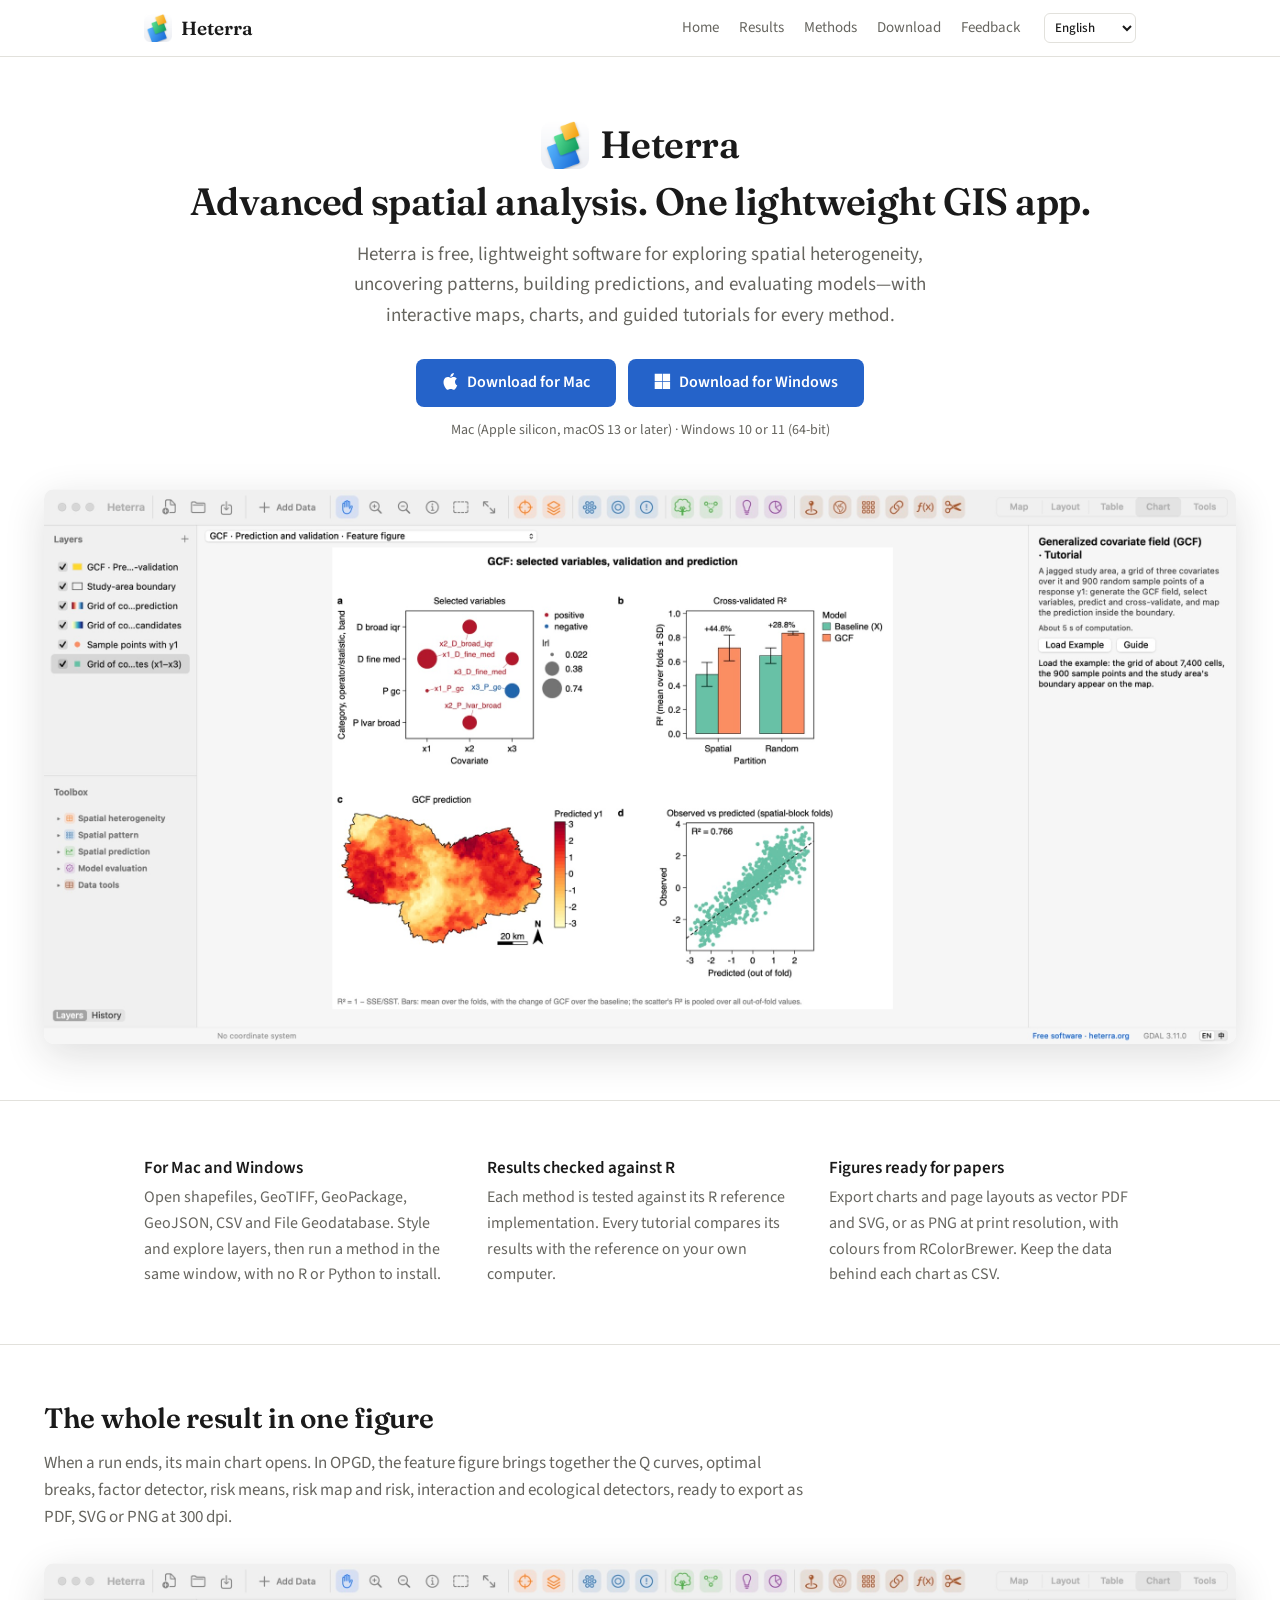
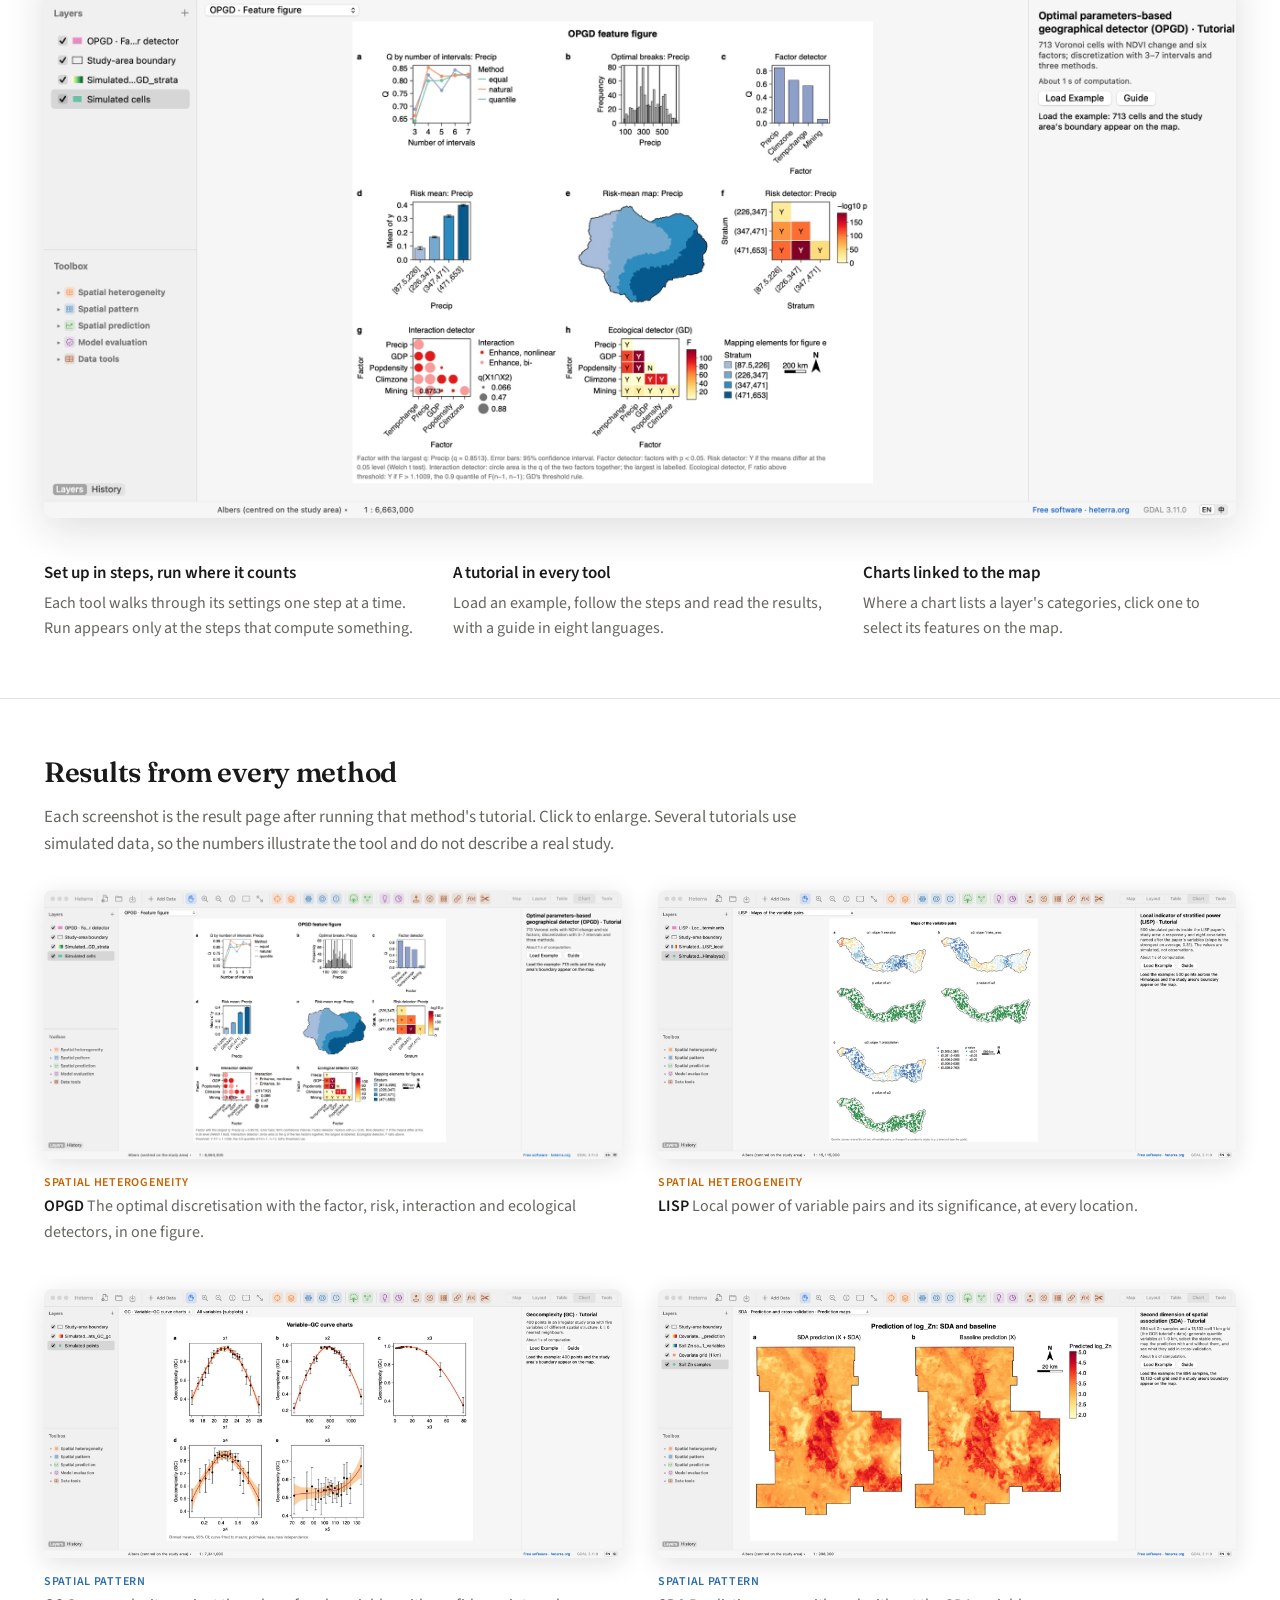
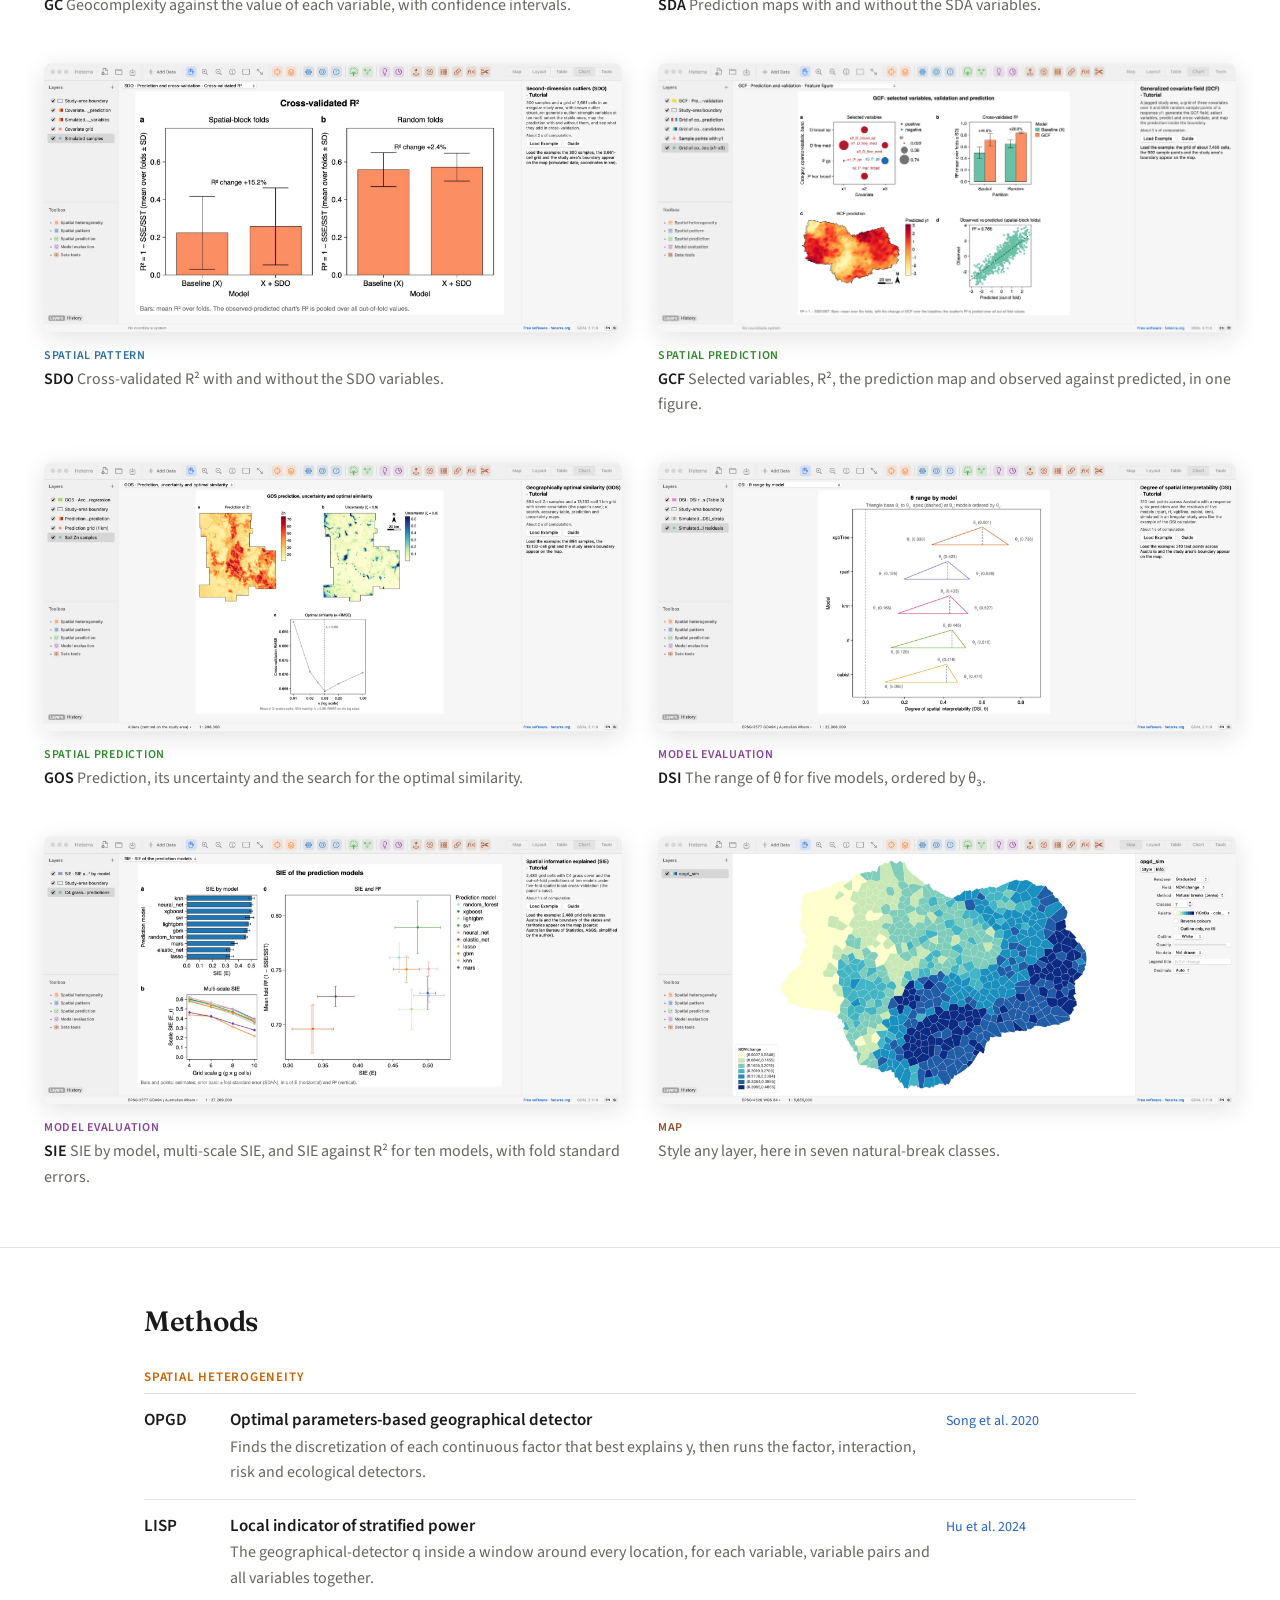
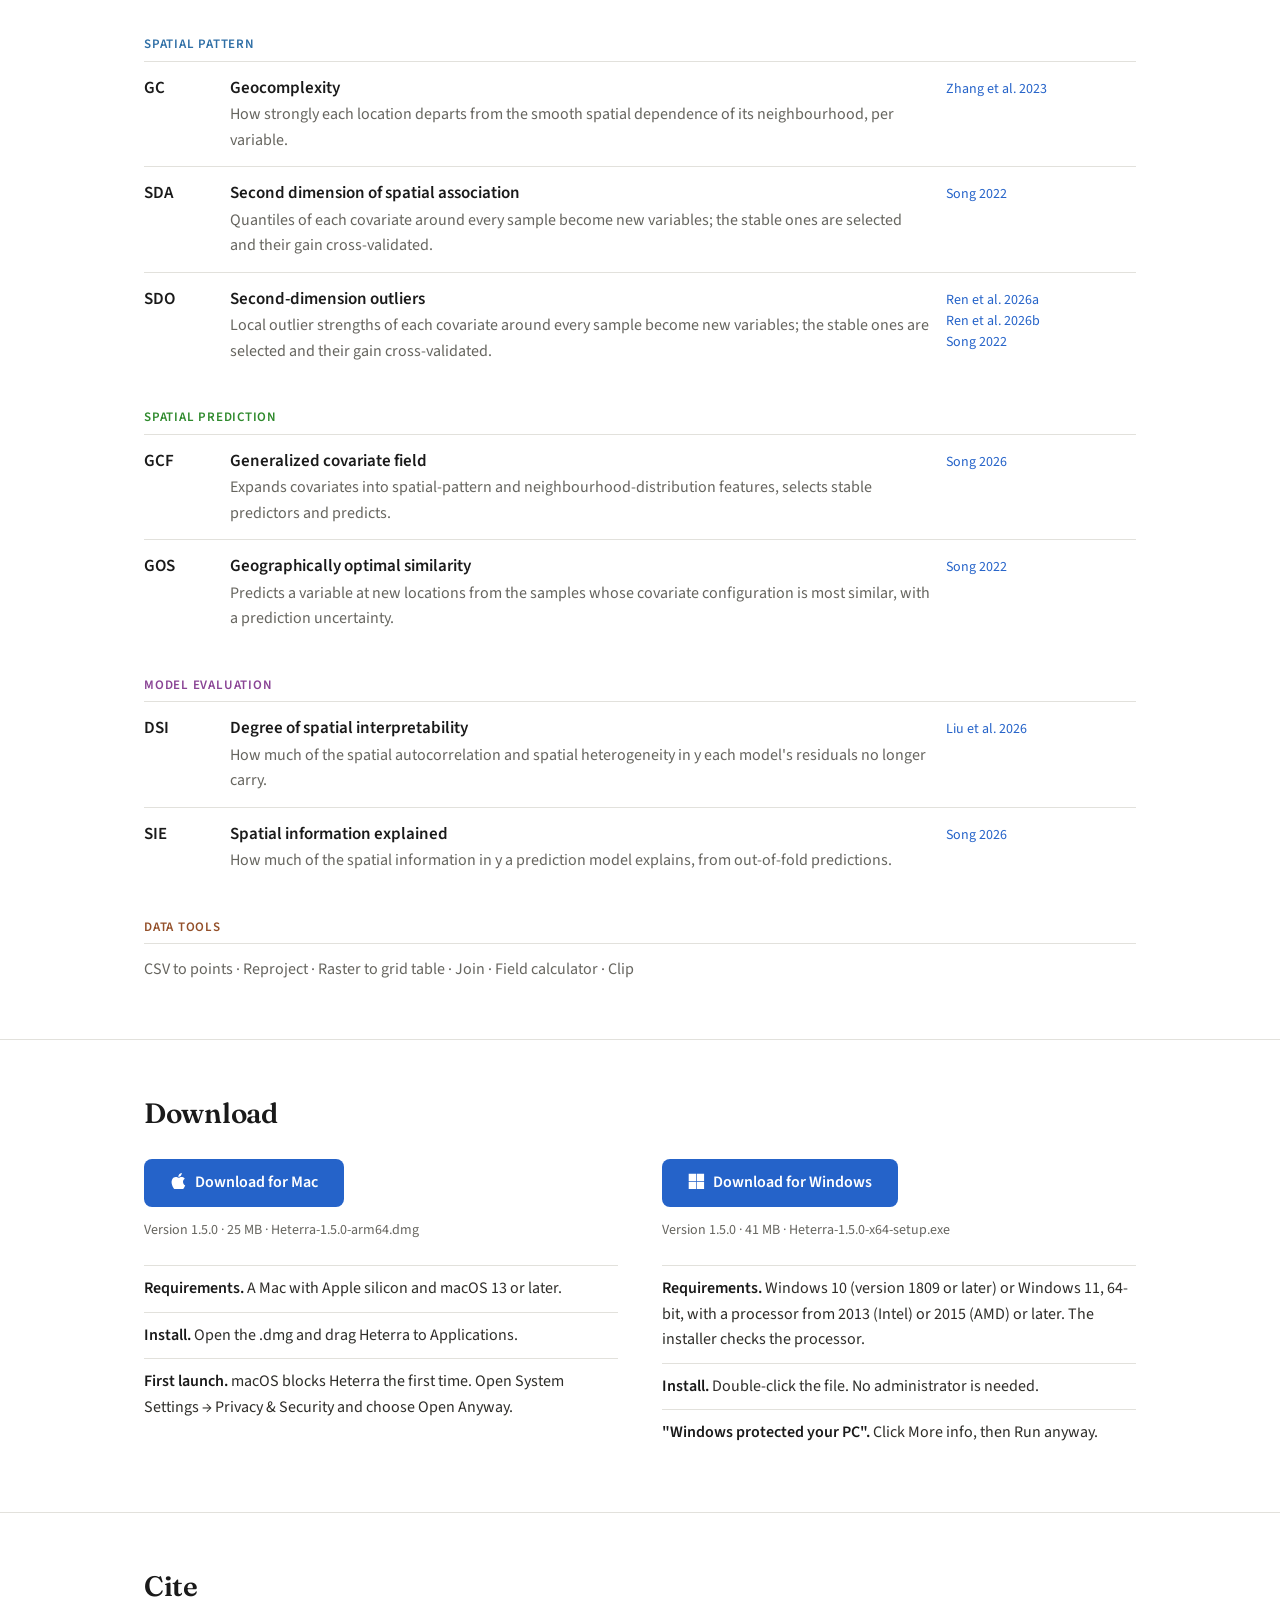
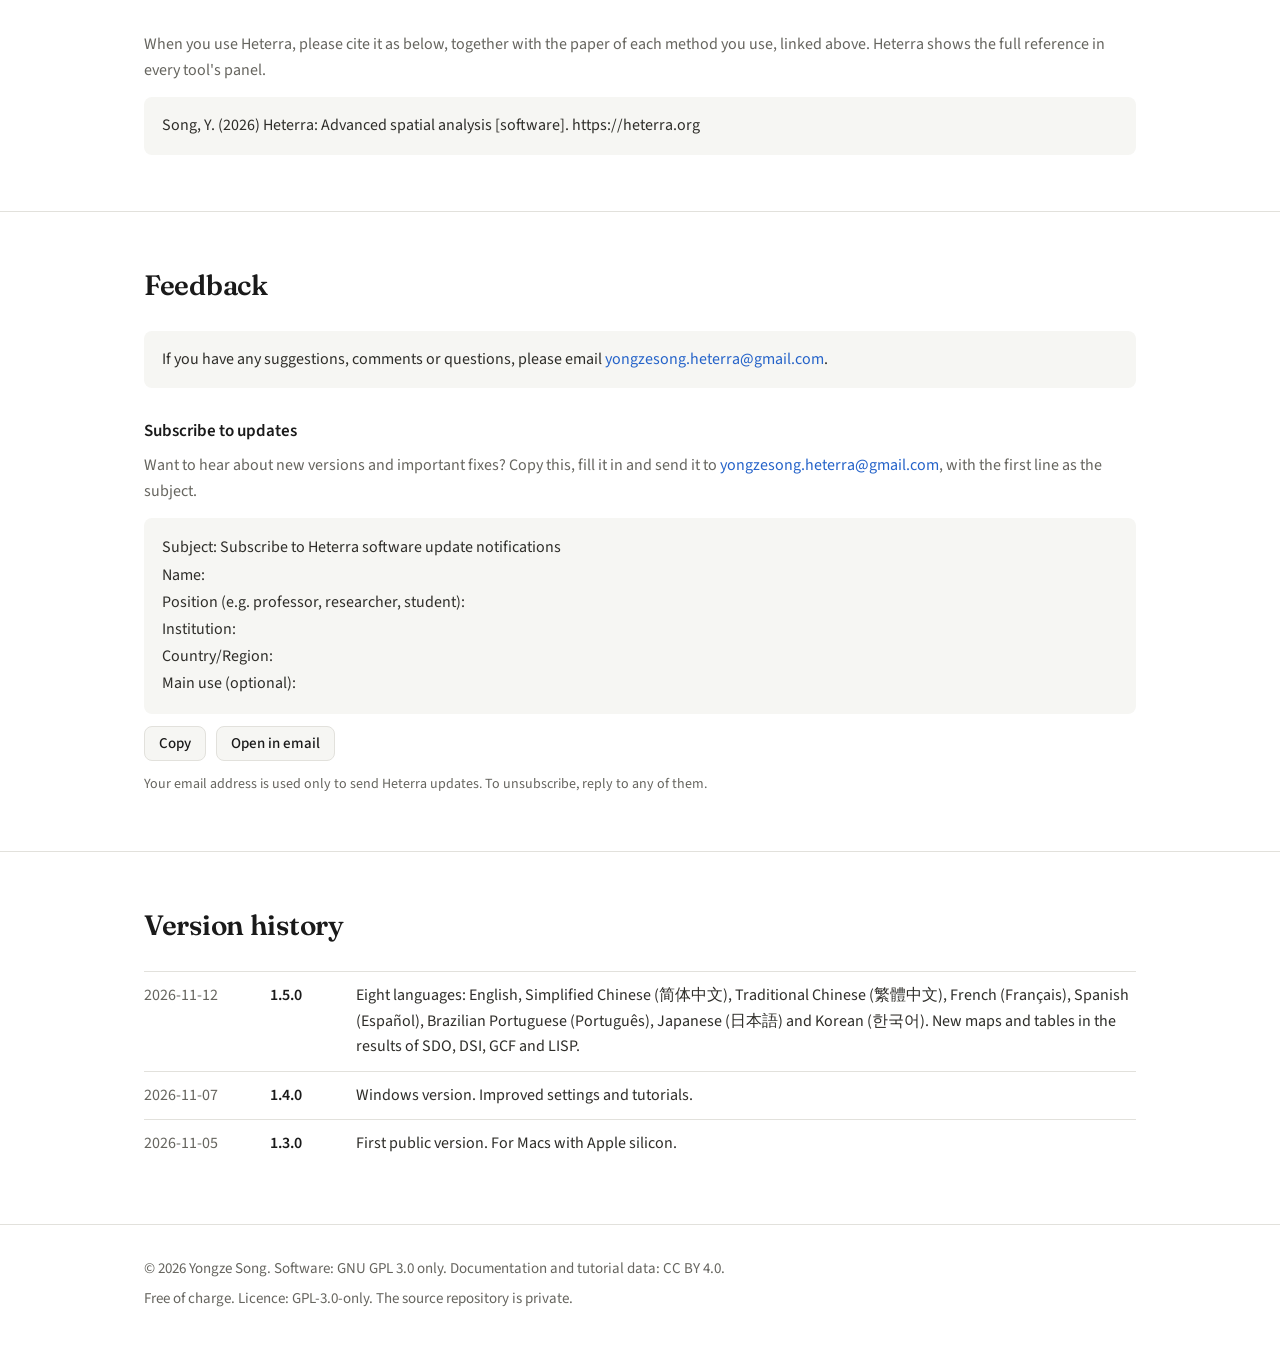
==== commit 82d3b9a5: "Eight languages in a menu; the Chinese support section removed Co-Authored-By: Claude Fable 5.2 <nor" ====
--- a/index.html
+++ b/index.html
@@ -26,10 +26,16 @@
       <a href="#download"><span lang="en">Download</span><span lang="zh">下载</span></a>
       <a href="#feedback"><span lang="en">Feedback</span><span lang="zh">反馈</span></a>
     </nav>
-    <div class="lang" role="group" aria-label="Language">
-      <button type="button" data-set="en">EN</button>
-      <button type="button" data-set="zh">中</button>
-    </div>
+    <select class="lang" aria-label="Language">
+      <option value="en">English</option>
+      <option value="zh" lang="zh-CN">简体中文</option>
+      <option value="zh-Hant" lang="zh-Hant">繁體中文</option>
+      <option value="fr" lang="fr">Français</option>
+      <option value="es" lang="es">Español</option>
+      <option value="pt-BR" lang="pt-BR">Português</option>
+      <option value="ja" lang="ja">日本語</option>
+      <option value="ko" lang="ko">한국어</option>
+    </select>
   </div>
 </header>
 
@@ -319,15 +325,6 @@
         <li lang="zh"><b>"Windows 已保护你的电脑"。</b>点击"更多信息",再点击"仍要运行"。</li>
       </ul>
     </div>
-    <div class="support" lang="zh">
-      <p>软件免费使用,无需注册。若它对你的工作有帮助,欢迎自愿支持后续维护与更新:</p>
-      <div class="support-options">
-        <button type="button" class="support-option" data-qr="qr-basic"><b>基础支持</b><span>你的赞助将用于项目的日常维护和持续更新。</span></button>
-        <button type="button" class="support-option" data-qr="qr-long"><b>长期支持</b><span>你的赞助将用于支持项目的长期维护与发展。</span></button>
-      </div>
-    </div>
-    <!-- When the sponsors page exists, add its link above, and an English line:
-         Heterra is free. If it helps your work, you are welcome to support its maintenance and updates: (link) -->
   </div>
 </section>
 
@@ -416,29 +413,59 @@
 </footer>
 
 <dialog class="viewer" aria-label="Screenshot"><img src="" alt=""></dialog>
-<dialog class="qr" id="qr-basic" aria-label="基础支持" lang="zh"><p>基础支持</p><img src="assets/shots/zh/sponsor-1.jpg" alt="基础支持二维码" width="403" height="409"></dialog>
-<dialog class="qr" id="qr-long" aria-label="长期支持" lang="zh"><p>长期支持</p><img src="assets/shots/zh/sponsor-2.jpg" alt="长期支持二维码" width="392" height="392"></dialog>
 
 <script>
 (function () {
-  var titles = { en: "Heterra: Advanced spatial analysis. One lightweight GIS app.", zh: "Heterra:前沿空间分析方法,一款轻量级 GIS 软件" };
+  // English and Simplified Chinese are written in the page. The other six languages come from
+  // assets/i18n/<code>.js, { English html: translated html }, and take the place of the English text;
+  // a text without a translation stays in English. Screenshots and the email template stay in English.
+  var LANGS = { en: "en", zh: "zh-CN", "zh-Hant": "zh-Hant", fr: "fr", es: "es", "pt-BR": "pt-BR", ja: "ja", ko: "ko" };
+  var titleEn = document.title, titleZh = "Heterra:前沿空间分析方法,一款轻量级 GIS 软件";
+  var root = document.documentElement, picker = document.querySelector(".lang");
+  var texts = [].slice.call(document.querySelectorAll(
+    'body [lang="en"]:not(.zoom):not(.subscribe), .subscribe[lang="en"] > h3, .subscribe[lang="en"] > p, .subscribe[lang="en"] .copy'));
+  texts.forEach(function (e) { e._en = e.innerHTML; });
+  var tables = window.heterraTables = window.heterraTables || {}, current = "en";
+  function key(html) { return html.replace(/\s+/g, " ").trim(); }
+  // for text made by scripts; window.heterraMissing lists what the current language lacks
+  window.heterraText = function (en) {
+    var t = tables[current];
+    if (t && !t[key(en)]) window.heterraMissing.push(key(en));
+    return t && t[key(en)] || en;
+  };
+  function show(code) {
+    current = code;
+    window.heterraMissing = [];
+    root.setAttribute("data-lang", code === "zh" ? "zh" : "en");
+    root.setAttribute("data-ui", code);
+    root.lang = LANGS[code];
+    texts.forEach(function (e) { e.innerHTML = window.heterraText(e._en); });
+    document.title = code === "zh" ? titleZh : window.heterraText(titleEn);
+    picker.value = code;
+    document.dispatchEvent(new Event("heterra-language"));
+  }
   function set(code) {
-    var root = document.documentElement;
-    root.setAttribute("data-lang", code);
-    root.lang = code === "zh" ? "zh-CN" : "en";
-    document.title = titles[code];
+    if (!LANGS[code]) code = "en";
+    if (code === "en" || code === "zh" || tables[code]) { show(code); return; }
+    // a script, not fetch: it also loads when the page is opened as a file
+    var s = document.createElement("script");
+    s.src = "assets/i18n/" + code + ".js";
+    s.onload = function () { show(tables[code] ? code : "en"); };
+    s.onerror = function () { show("en"); };
+    document.head.appendChild(s);
+  }
+  function fromBrowser() {
+    var l = (navigator.language || "").toLowerCase();
+    if (l.indexOf("zh") === 0) return /hant|tw|hk|mo/.test(l) ? "zh-Hant" : "zh";
+    return { fr: "fr", es: "es", pt: "pt-BR", ja: "ja", ko: "ko" }[l.slice(0, 2)] || "en";
   }
   var saved = null;
   try { saved = localStorage.getItem("lang"); } catch (e) {}
   var asked = new URLSearchParams(location.search).get("lang");
-  var browser = (navigator.language || "").toLowerCase().indexOf("zh") === 0 ? "zh" : "en";
-  set(asked === "zh" || asked === "en" ? asked : saved || browser);
-  document.querySelectorAll(".lang button").forEach(function (b) {
-    b.addEventListener("click", function () {
-      var code = b.getAttribute("data-set");
-      set(code);
-      try { localStorage.setItem("lang", code); } catch (e) {}
-    });
+  set(LANGS[asked] ? asked : LANGS[saved] ? saved : fromBrowser());
+  picker.addEventListener("change", function () {
+    set(picker.value);
+    try { localStorage.setItem("lang", picker.value); } catch (e) {}
   });
   // a click on a screenshot shows it at full size; without scripts the link opens the image
   var viewer = document.querySelector(".viewer");
@@ -452,12 +479,6 @@
     });
   });
   viewer.addEventListener("click", function () { viewer.close(); });
-  document.querySelectorAll(".support-option").forEach(function (b) {
-    b.addEventListener("click", function () { document.getElementById(b.getAttribute("data-qr")).showModal(); });
-  });
-  document.querySelectorAll(".qr").forEach(function (qr) {
-    qr.addEventListener("click", function () { qr.close(); });
-  });
   // a copy that cannot reach the clipboard selects the text, for copying by hand
   document.querySelectorAll(".copy").forEach(function (b) {
     var label = b.textContent;
@@ -466,8 +487,8 @@
       function select() { getSelection().selectAllChildren(text); }
       if (!navigator.clipboard) { select(); return; }
       navigator.clipboard.writeText(text.textContent).then(function () {
-        b.textContent = b.getAttribute("data-done");
-        setTimeout(function () { b.textContent = label; }, 1500);
+        b.textContent = window.heterraText(b.getAttribute("data-done"));
+        setTimeout(function () { b.textContent = b._en ? window.heterraText(b._en) : label; }, 1500);
       }, select);
     });
   });
@@ -486,7 +507,7 @@
       var a = e.target.closest("a[data-download]");
       if (a) gtag("event", "HeterraDownload", {
         version: a.getAttribute("data-download"),
-        page_language: document.documentElement.getAttribute("data-lang")
+        page_language: document.documentElement.getAttribute("data-ui")
       });
     });
   }
--- a/style.css
+++ b/style.css
@@ -66,7 +66,21 @@
 a:hover { text-decoration: underline; }
 :focus-visible { outline: 2px solid var(--accent); outline-offset: 2px; }
 
-/* one language at a time; without scripts English shows */
+/* Japanese, Korean and Traditional Chinese in their own fonts, not the Simplified Chinese ones */
+html:lang(ja) {
+  --serif: "Fraunces", Georgia, "Hiragino Mincho ProN", "Yu Mincho", serif;
+  --sans: "Source Sans 3", -apple-system, BlinkMacSystemFont, "Hiragino Sans", "Yu Gothic UI", "Meiryo", "Helvetica Neue", Arial, sans-serif;
+}
+html:lang(ko) {
+  --serif: "Fraunces", Georgia, "AppleMyungjo", "Batang", serif;
+  --sans: "Source Sans 3", -apple-system, BlinkMacSystemFont, "Apple SD Gothic Neo", "Malgun Gothic", "Helvetica Neue", Arial, sans-serif;
+}
+html:lang(zh-Hant) {
+  --serif: "Fraunces", Georgia, "Songti TC", "PMingLiU", serif;
+  --sans: "Source Sans 3", -apple-system, BlinkMacSystemFont, "PingFang TC", "Microsoft JhengHei", "Helvetica Neue", Arial, sans-serif;
+}
+
+/* one language at a time; without scripts English shows. The other six languages take the English place. */
 html[data-lang="en"] [lang="zh"], html[data-lang="zh"] [lang="en"] { display: none !important; }
 
 .wrap { max-width: 1040px; margin: 0 auto; padding: 0 24px; }
@@ -84,13 +98,10 @@
 .top nav { display: flex; gap: 20px; margin-left: auto; font-size: 15px; }
 .top nav a { color: var(--muted); }
 .top nav a:hover { color: var(--heading); text-decoration: none; }
-.lang { display: flex; border: 1px solid var(--line); border-radius: 6px; overflow: hidden; }
-.lang button {
-  border: 0; background: none; color: var(--muted);
-  font: 500 13px var(--sans); padding: 3px 9px; cursor: pointer;
-}
-html[data-lang="en"] .lang button[data-set="en"],
-html[data-lang="zh"] .lang button[data-set="zh"] { background: var(--bg-soft); color: var(--heading); }
+.lang {
+  border: 1px solid var(--line); border-radius: 6px; background: var(--bg); color: var(--heading);
+  font: 500 13px var(--sans); padding: 4px 6px; cursor: pointer;
+}
 
 /* first screen */
 .hero { padding: 64px 0 56px; text-align: center; }
@@ -175,21 +186,6 @@
 .notes li { padding: 10px 0; border-top: 1px solid var(--line); font-size: 16px; }
 .notes li:first-child { padding-top: 0; border-top: 0; }
 .notes b { color: var(--heading); font-weight: 600; }
-.support { grid-column: 1 / -1; padding-top: 16px; border-top: 1px solid var(--line); font-size: 14px; color: var(--muted); }
-.support-options { display: grid; grid-template-columns: repeat(2, 1fr); gap: 12px; margin-top: 12px; }
-.support-option {
-  padding: 12px 16px; border: 1px solid var(--line); border-radius: 8px;
-  background: none; color: var(--muted); font: inherit; text-align: left; cursor: pointer;
-}
-.support-option:hover { border-color: var(--muted); background: var(--bg-soft); }
-.support-option b { display: block; margin-bottom: 2px; color: var(--heading); font-size: 15px; font-weight: 600; }
-.support-option span { display: block; }
-
-/* the WeChat code */
-.qr { padding: 16px; border: 0; border-radius: 12px; background: #ffffff; cursor: zoom-out; }
-.qr::backdrop { background: rgba(0, 0, 0, 0.78); }
-.qr p { margin-bottom: 10px; color: #1a1a1a; font-weight: 600; text-align: center; }
-.qr img { width: 280px; }
 
 /* subscribe to updates */
 .subscribe { margin-top: 32px; }
@@ -230,7 +226,6 @@
   .wrap { padding: 0 16px; }
   .three, .download { grid-template-columns: 1fr; gap: 26px; }
   .download > h2 { margin-bottom: 0; }
-  .support-options { grid-template-columns: 1fr; }
   .method { grid-template-columns: 56px 1fr; gap: 4px 10px; }
   .method .papers { grid-column: 2; }
 }
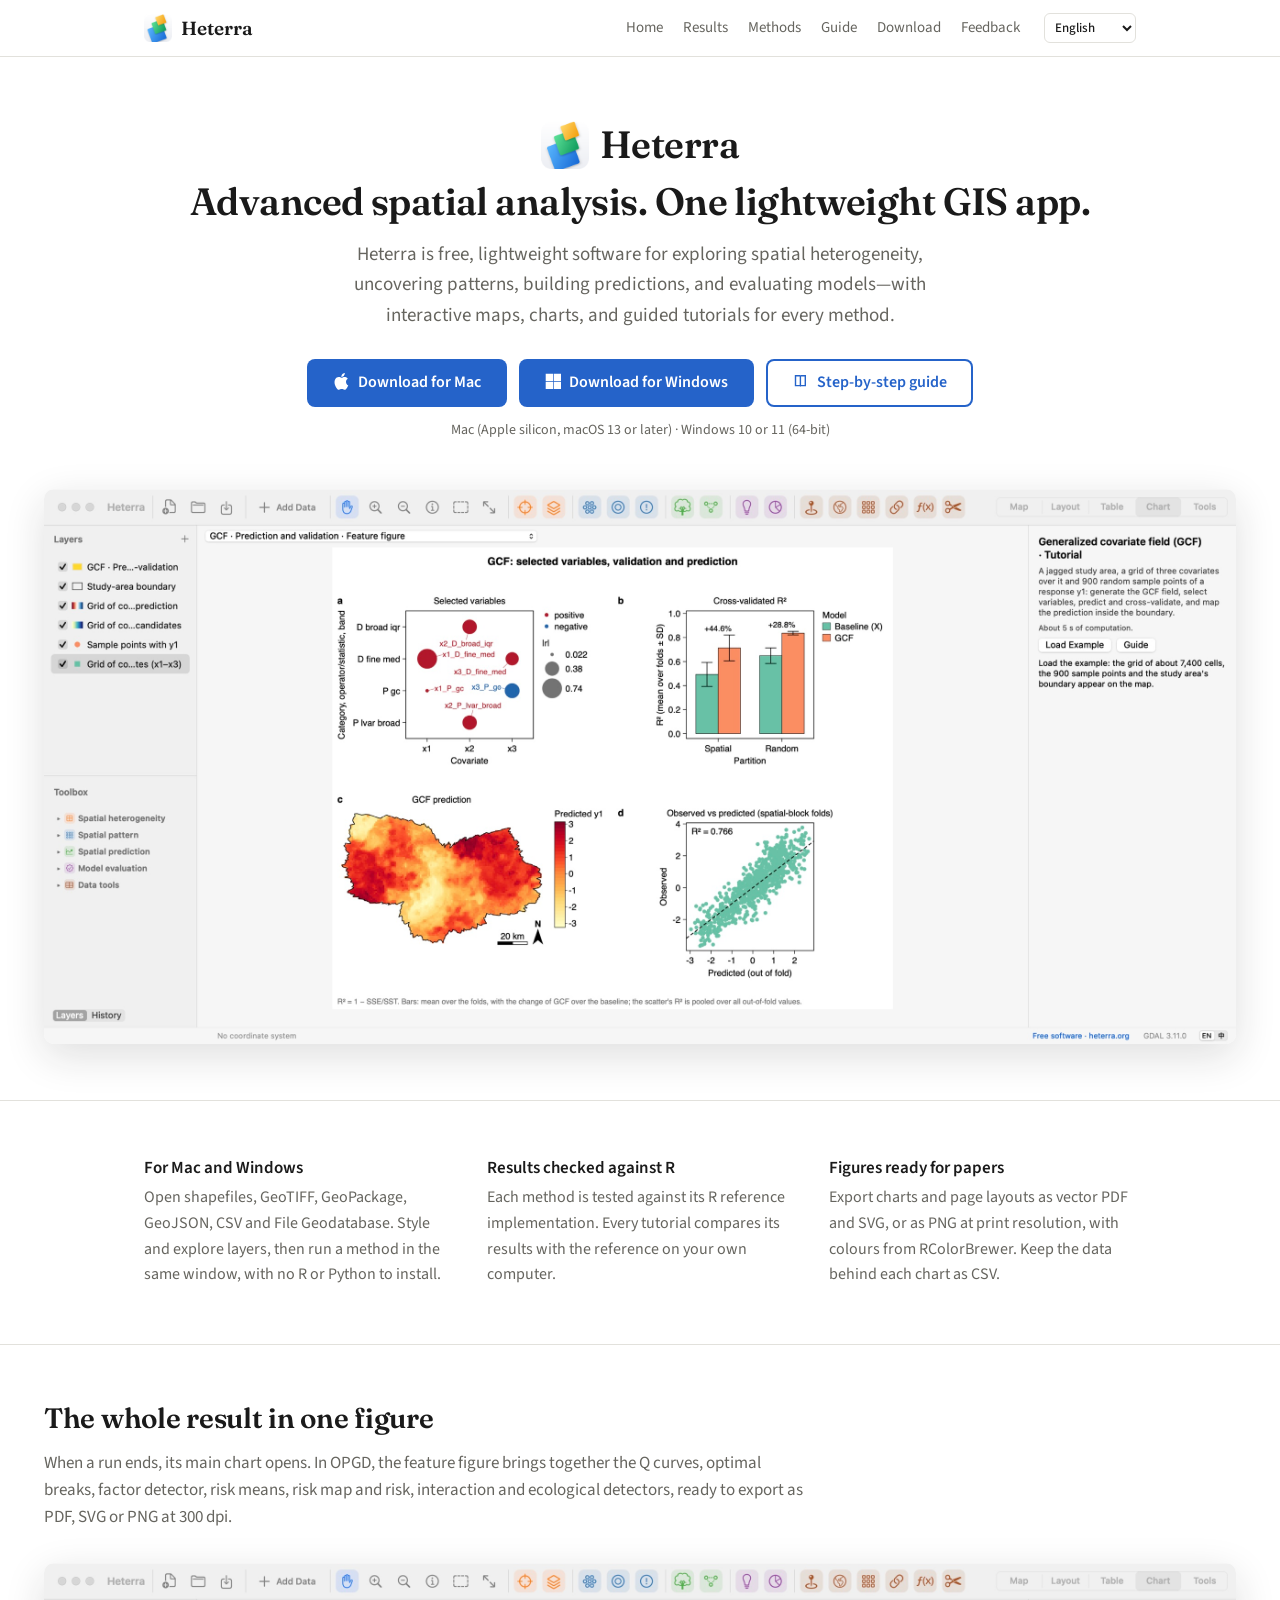
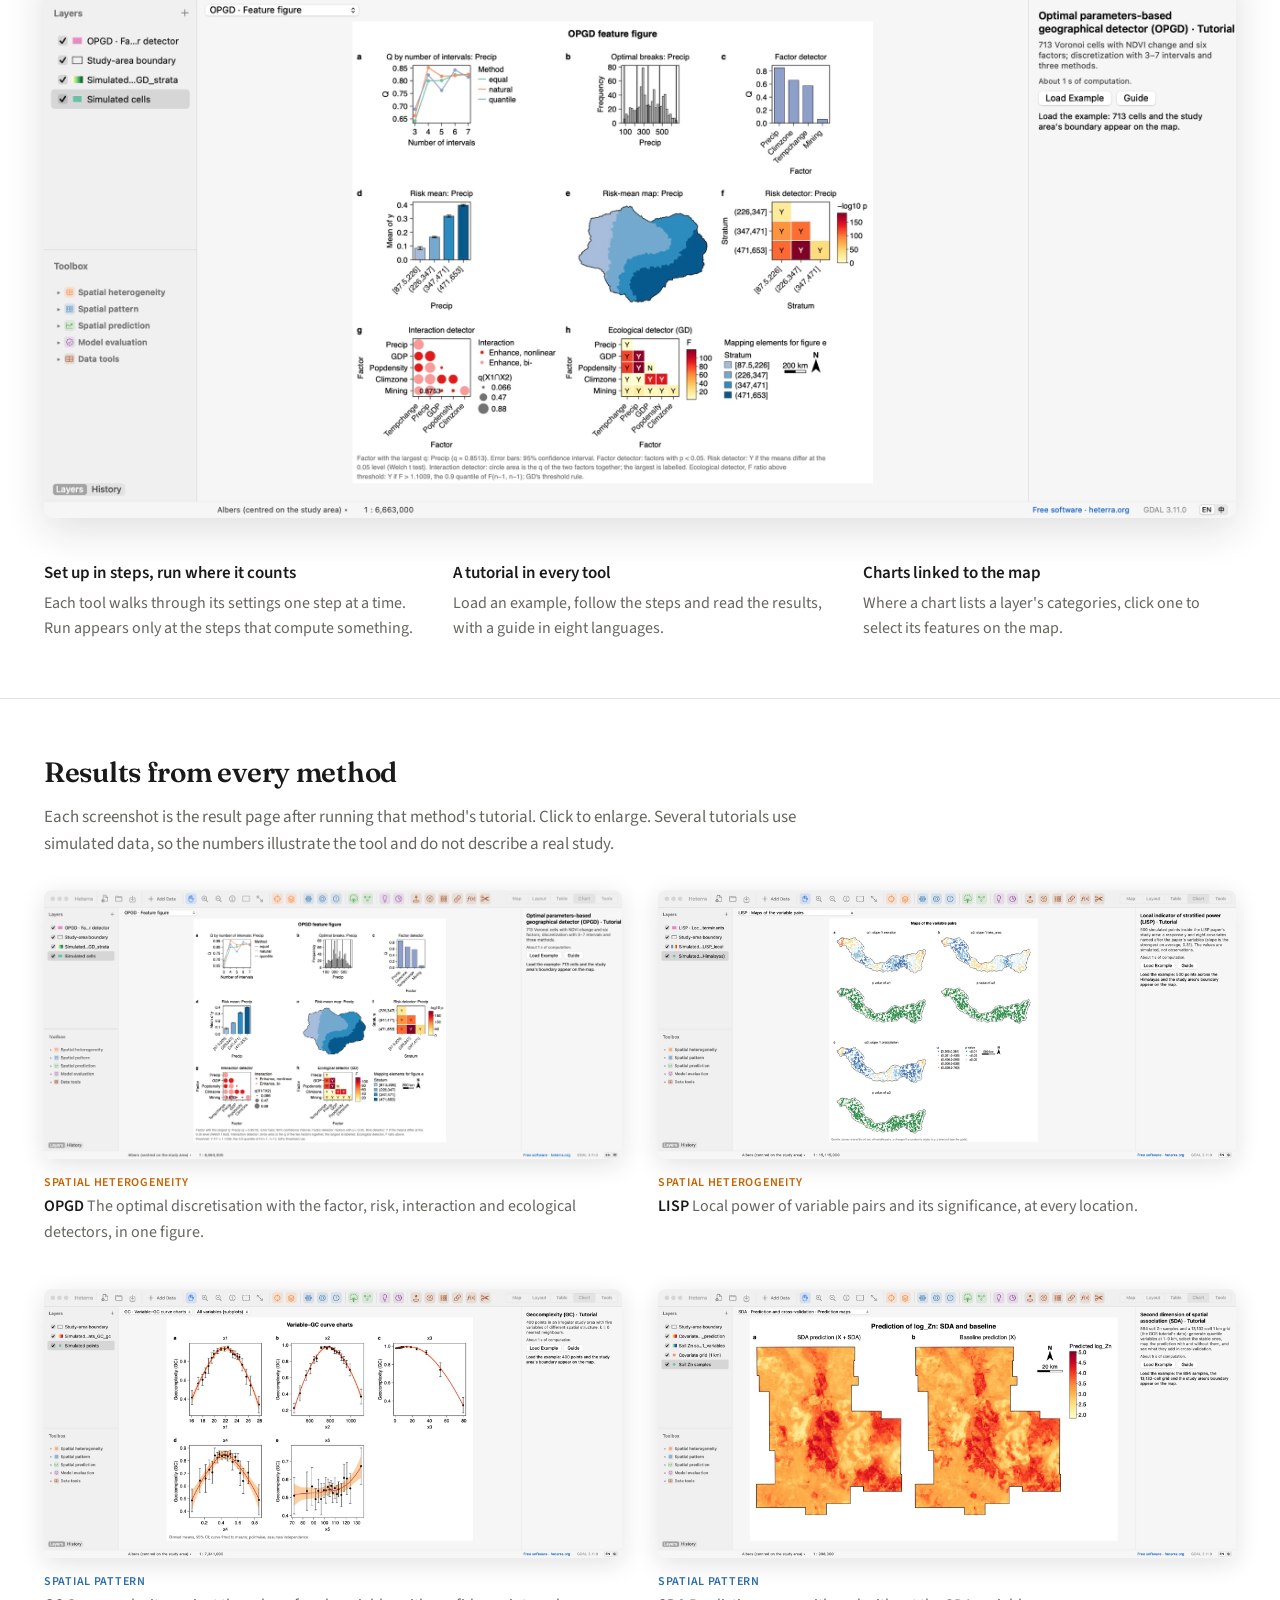
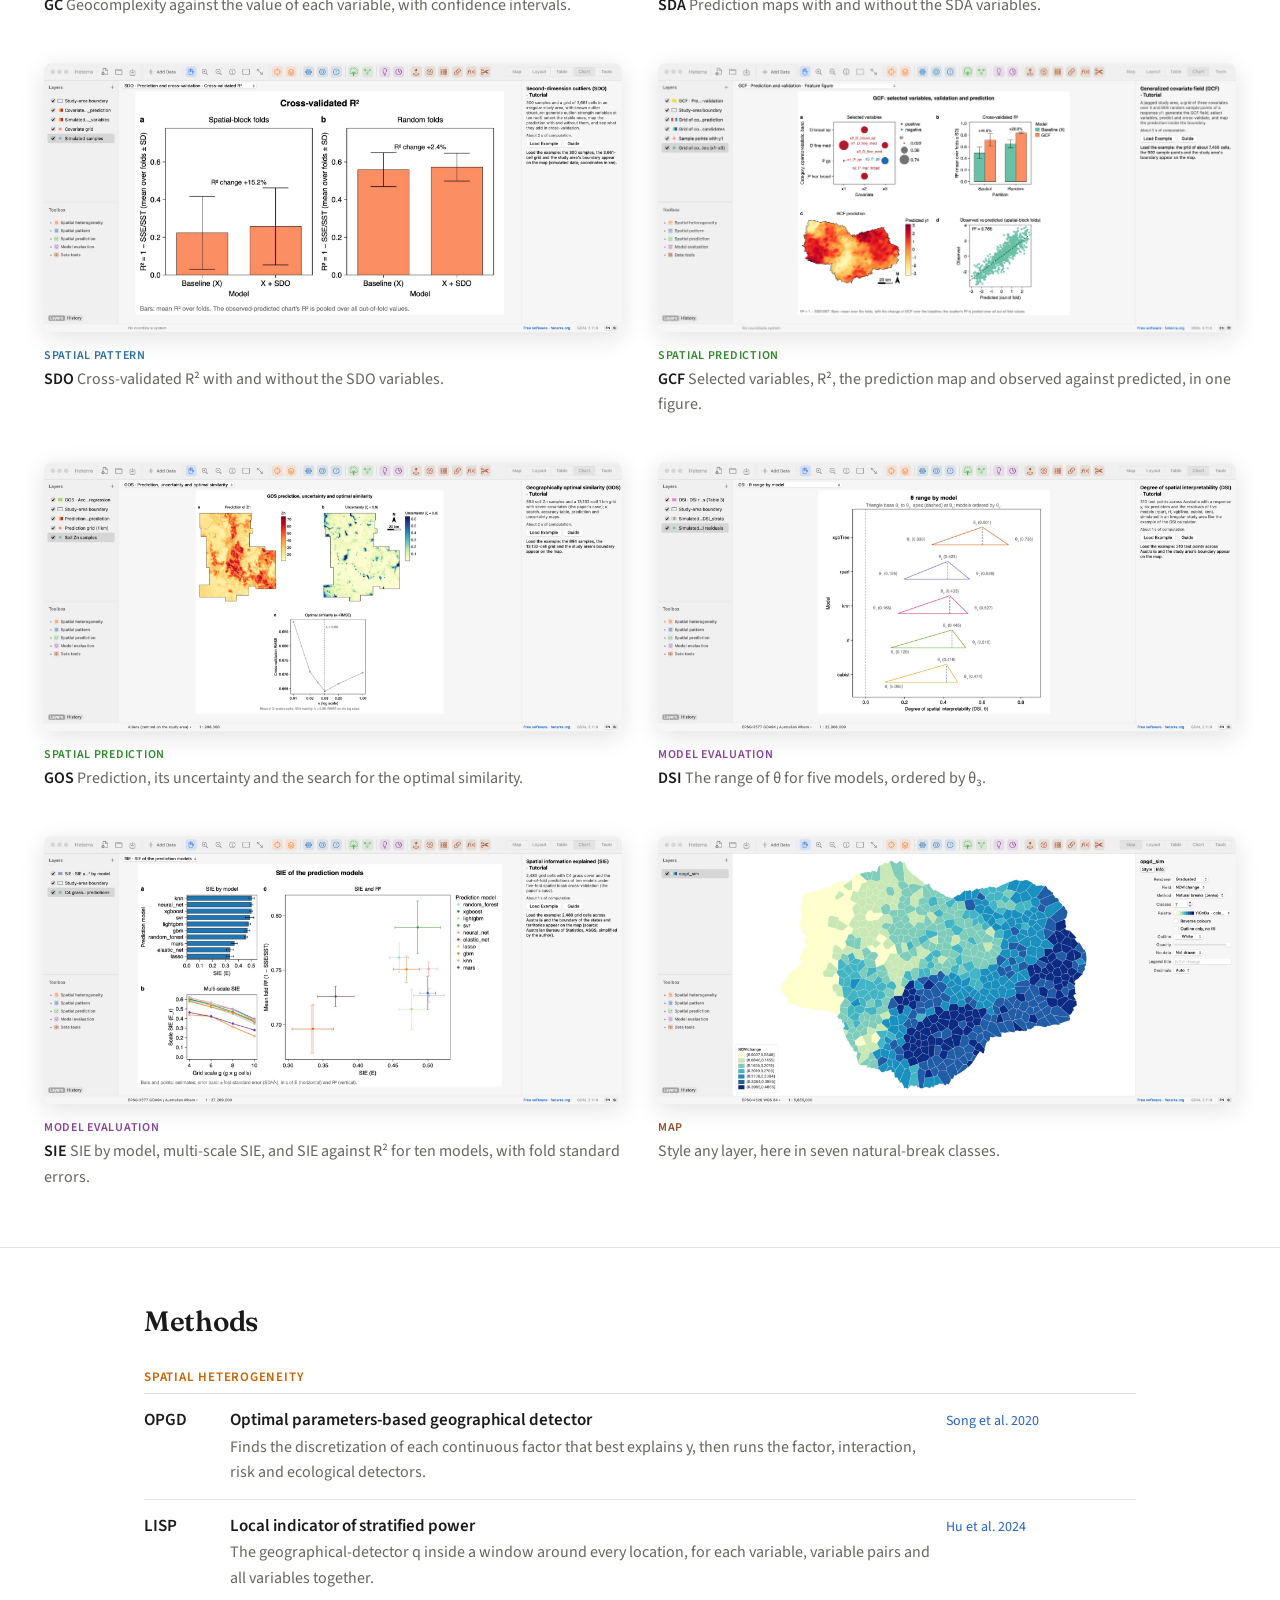
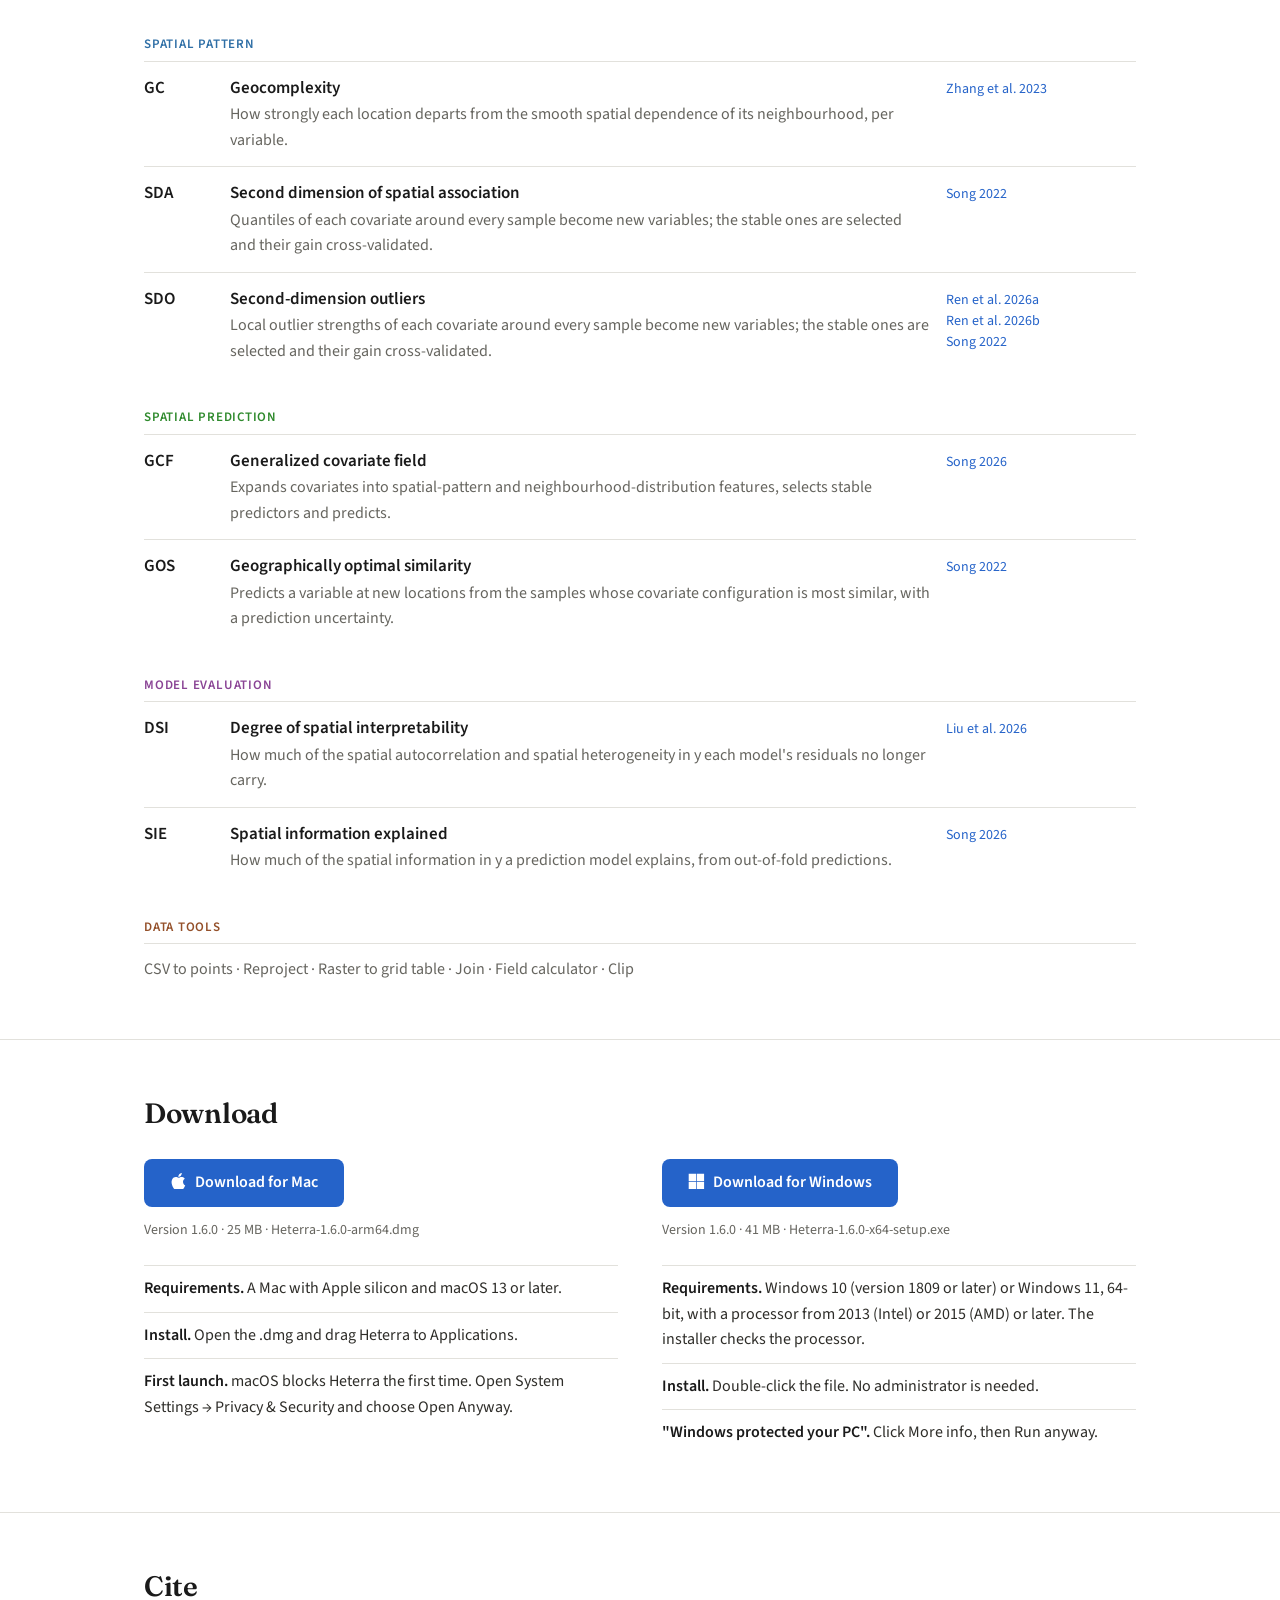
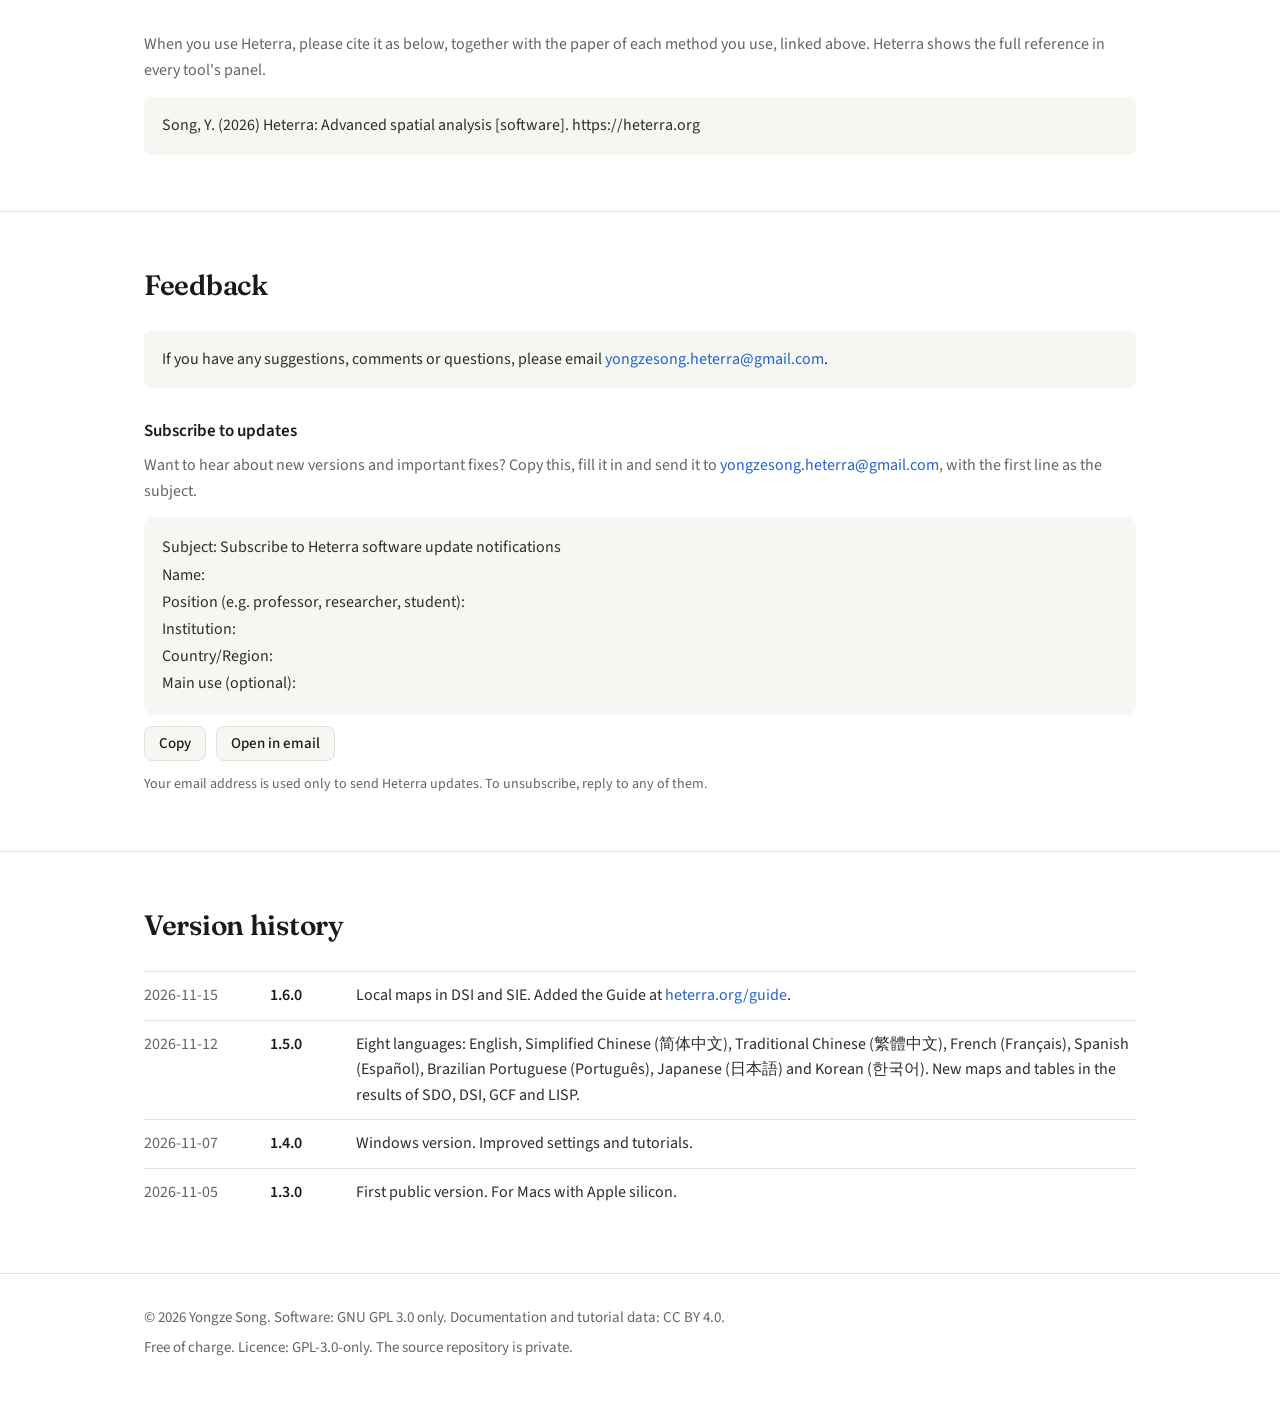
==== commit 674e1b50: "1.6.0" ====
--- a/index.html
+++ b/index.html
@@ -23,6 +23,7 @@
       <a href="#"><span lang="en">Home</span><span lang="zh">首页</span></a>
       <a href="#results"><span lang="en">Results</span><span lang="zh">结果</span></a>
       <a href="#methods"><span lang="en">Methods</span><span lang="zh">方法</span></a>
+      <a href="guide.html"><span lang="en">Guide</span><span lang="zh">指南</span></a>
       <a href="#download"><span lang="en">Download</span><span lang="zh">下载</span></a>
       <a href="#feedback"><span lang="en">Feedback</span><span lang="zh">反馈</span></a>
     </nav>
@@ -50,6 +51,7 @@
     <div class="hero-buttons">
       <a class="button" href="#download"><svg class="os-icon" viewBox="0 0 24 24" aria-hidden="true"><path d="M12.152 6.896c-.948 0-2.415-1.078-3.96-1.04-2.04.027-3.91 1.183-4.961 3.014-2.117 3.675-.546 9.103 1.519 12.09 1.013 1.454 2.208 3.09 3.792 3.039 1.52-.065 2.09-.987 3.935-.987 1.831 0 2.35.987 3.96.948 1.637-.026 2.676-1.48 3.676-2.948 1.156-1.688 1.636-3.325 1.662-3.415-.039-.013-3.182-1.221-3.22-4.857-.026-3.04 2.48-4.494 2.597-4.559-1.429-2.09-3.623-2.324-4.39-2.376-2-.156-3.675 1.09-4.61 1.09zM15.53 3.83c.843-1.012 1.4-2.427 1.245-3.83-1.207.052-2.662.805-3.532 1.818-.78.896-1.454 2.338-1.273 3.714 1.338.104 2.715-.688 3.559-1.701"/></svg><span lang="en">Download for Mac</span><span lang="zh">下载 Mac 版</span></a>
       <a class="button" href="#download"><svg class="os-icon" viewBox="0 0 24 24" aria-hidden="true"><path d="M1 1h10.5v10.5H1zM12.5 1H23v10.5H12.5zM1 12.5h10.5V23H1zM12.5 12.5H23V23H12.5z"/></svg><span lang="en">Download for Windows</span><span lang="zh">下载 Windows 版</span></a>
+      <a class="button guide-button" href="guide.html"><svg class="os-icon" viewBox="0 0 24 24" aria-hidden="true"><path d="M4 3h7a3 3 0 0 1 1 .2A3 3 0 0 1 13 3h7v16h-7a1 1 0 0 0-1 1 1 1 0 0 0-1-1H4zm2 2v12h5V5.2A1 1 0 0 0 11 5zm7 .2V17h5V5h-5a1 1 0 0 0 0 .2z"/></svg><span lang="en">Step-by-step guide</span><span lang="zh">分步使用指南(英文)</span></a>
     </div>
     <p class="small" lang="en">Mac (Apple silicon, macOS 13 or later) · Windows 10 or 11 (64-bit)</p>
     <p class="small" lang="zh">Mac(Apple 芯片,macOS 13 或更高)· Windows 10 或 11(64 位)</p>
@@ -300,9 +302,9 @@
     <!-- At a release, put the installers in downloads/ and change each link, its data-download and the lines below.
          A click on data-download is counted when gaId is set (its value: version and platform). -->
     <div class="platform">
-      <a class="button" href="downloads/Heterra-1.5.0-arm64.dmg" download data-download="1.5.0-mac"><svg class="os-icon" viewBox="0 0 24 24" aria-hidden="true"><path d="M12.152 6.896c-.948 0-2.415-1.078-3.96-1.04-2.04.027-3.91 1.183-4.961 3.014-2.117 3.675-.546 9.103 1.519 12.09 1.013 1.454 2.208 3.09 3.792 3.039 1.52-.065 2.09-.987 3.935-.987 1.831 0 2.35.987 3.96.948 1.637-.026 2.676-1.48 3.676-2.948 1.156-1.688 1.636-3.325 1.662-3.415-.039-.013-3.182-1.221-3.22-4.857-.026-3.04 2.48-4.494 2.597-4.559-1.429-2.09-3.623-2.324-4.39-2.376-2-.156-3.675 1.09-4.61 1.09zM15.53 3.83c.843-1.012 1.4-2.427 1.245-3.83-1.207.052-2.662.805-3.532 1.818-.78.896-1.454 2.338-1.273 3.714 1.338.104 2.715-.688 3.559-1.701"/></svg><span lang="en">Download for Mac</span><span lang="zh">下载 Mac 版</span></a>
-      <p class="small" lang="en">Version 1.5.0 · 25 MB · Heterra-1.5.0-arm64.dmg</p>
-      <p class="small" lang="zh">版本 1.5.0 · 25 MB · Heterra-1.5.0-arm64.dmg</p>
+      <a class="button" href="downloads/Heterra-1.6.0-arm64.dmg" download data-download="1.6.0-mac"><svg class="os-icon" viewBox="0 0 24 24" aria-hidden="true"><path d="M12.152 6.896c-.948 0-2.415-1.078-3.96-1.04-2.04.027-3.91 1.183-4.961 3.014-2.117 3.675-.546 9.103 1.519 12.09 1.013 1.454 2.208 3.09 3.792 3.039 1.52-.065 2.09-.987 3.935-.987 1.831 0 2.35.987 3.96.948 1.637-.026 2.676-1.48 3.676-2.948 1.156-1.688 1.636-3.325 1.662-3.415-.039-.013-3.182-1.221-3.22-4.857-.026-3.04 2.48-4.494 2.597-4.559-1.429-2.09-3.623-2.324-4.39-2.376-2-.156-3.675 1.09-4.61 1.09zM15.53 3.83c.843-1.012 1.4-2.427 1.245-3.83-1.207.052-2.662.805-3.532 1.818-.78.896-1.454 2.338-1.273 3.714 1.338.104 2.715-.688 3.559-1.701"/></svg><span lang="en">Download for Mac</span><span lang="zh">下载 Mac 版</span></a>
+      <p class="small" lang="en">Version 1.6.0 · 25 MB · Heterra-1.6.0-arm64.dmg</p>
+      <p class="small" lang="zh">版本 1.6.0 · 25 MB · Heterra-1.6.0-arm64.dmg</p>
       <ul class="notes">
         <li lang="en"><b>Requirements.</b> A Mac with Apple silicon and macOS 13 or later.</li>
         <li lang="zh"><b>系统要求。</b>Apple 芯片的 Mac,macOS 13 或更高。</li>
@@ -313,9 +315,9 @@
       </ul>
     </div>
     <div class="platform">
-      <a class="button" href="downloads/Heterra-1.5.0-x64-setup.exe" download data-download="1.5.0-windows"><svg class="os-icon" viewBox="0 0 24 24" aria-hidden="true"><path d="M1 1h10.5v10.5H1zM12.5 1H23v10.5H12.5zM1 12.5h10.5V23H1zM12.5 12.5H23V23H12.5z"/></svg><span lang="en">Download for Windows</span><span lang="zh">下载 Windows 版</span></a>
-      <p class="small" lang="en">Version 1.5.0 · 41 MB · Heterra-1.5.0-x64-setup.exe</p>
-      <p class="small" lang="zh">版本 1.5.0 · 41 MB · Heterra-1.5.0-x64-setup.exe</p>
+      <a class="button" href="downloads/Heterra-1.6.0-x64-setup.exe" download data-download="1.6.0-windows"><svg class="os-icon" viewBox="0 0 24 24" aria-hidden="true"><path d="M1 1h10.5v10.5H1zM12.5 1H23v10.5H12.5zM1 12.5h10.5V23H1zM12.5 12.5H23V23H12.5z"/></svg><span lang="en">Download for Windows</span><span lang="zh">下载 Windows 版</span></a>
+      <p class="small" lang="en">Version 1.6.0 · 41 MB · Heterra-1.6.0-x64-setup.exe</p>
+      <p class="small" lang="zh">版本 1.6.0 · 41 MB · Heterra-1.6.0-x64-setup.exe</p>
       <ul class="notes">
         <li lang="en"><b>Requirements.</b> Windows 10 (version 1809 or later) or Windows 11, 64-bit, with a processor from 2013 (Intel) or 2015 (AMD) or later. The installer checks the processor.</li>
         <li lang="zh"><b>系统要求。</b>Windows 10(1809 或更新版本)或 Windows 11,64 位;处理器为 Intel 2013 年或 AMD 2015 年以后的型号。安装程序会检查处理器。</li>
@@ -380,6 +382,12 @@
     <h2><span lang="en">Version history</span><span lang="zh">版本历史</span></h2>
     <!-- Newest first. Add one <li> for each release. -->
     <ul class="releases">
+      <li>
+        <span class="date"><time datetime="2026-11-15">2026-11-15</time></span>
+        <b>1.6.0</b>
+        <span lang="en">Local maps in DSI and SIE. Added the Guide at <a href="https://heterra.org/guide">heterra.org/guide</a>.</span>
+        <span lang="zh">DSI 和 SIE 新增局部地图。新增使用指南:<a href="https://heterra.org/guide">heterra.org/guide</a>。</span>
+      </li>
       <li>
         <span class="date"><time datetime="2026-11-12">2026-11-12</time></span>
         <b>1.5.0</b>
--- a/style.css
+++ b/style.css
@@ -122,6 +122,7 @@
 }
 .os-icon { width: 1.05em; height: 1.05em; margin-right: 8px; vertical-align: -0.15em; fill: currentColor; }
 .button:hover { text-decoration: none; filter: brightness(1.08); }
+.button.guide-button { background: var(--bg); color: var(--accent); box-shadow: inset 0 0 0 2px var(--accent); }
 .button.off { background: var(--bg-soft); color: var(--muted); border: 1px solid var(--line); cursor: default; }
 .button.off:hover { filter: none; }
 .small { margin: 12px 0 0; font-size: 14px; color: var(--muted); }
